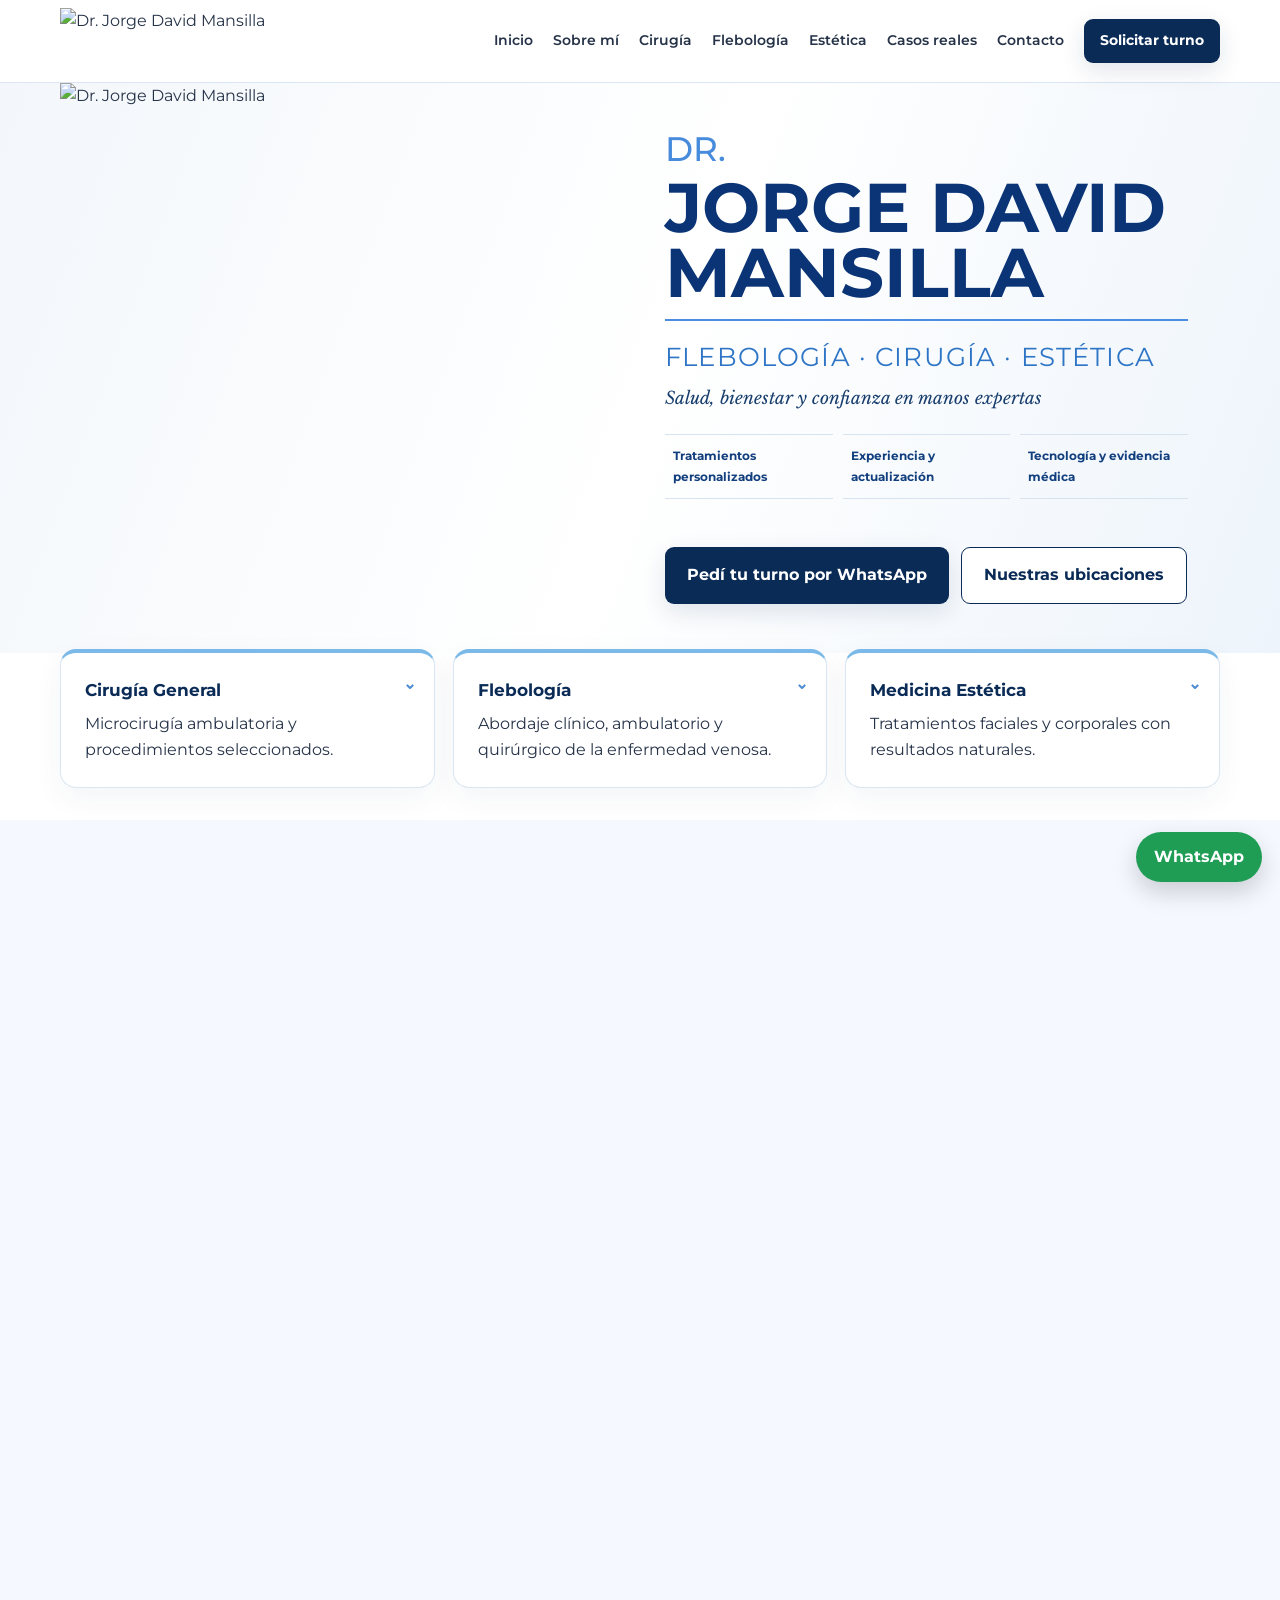
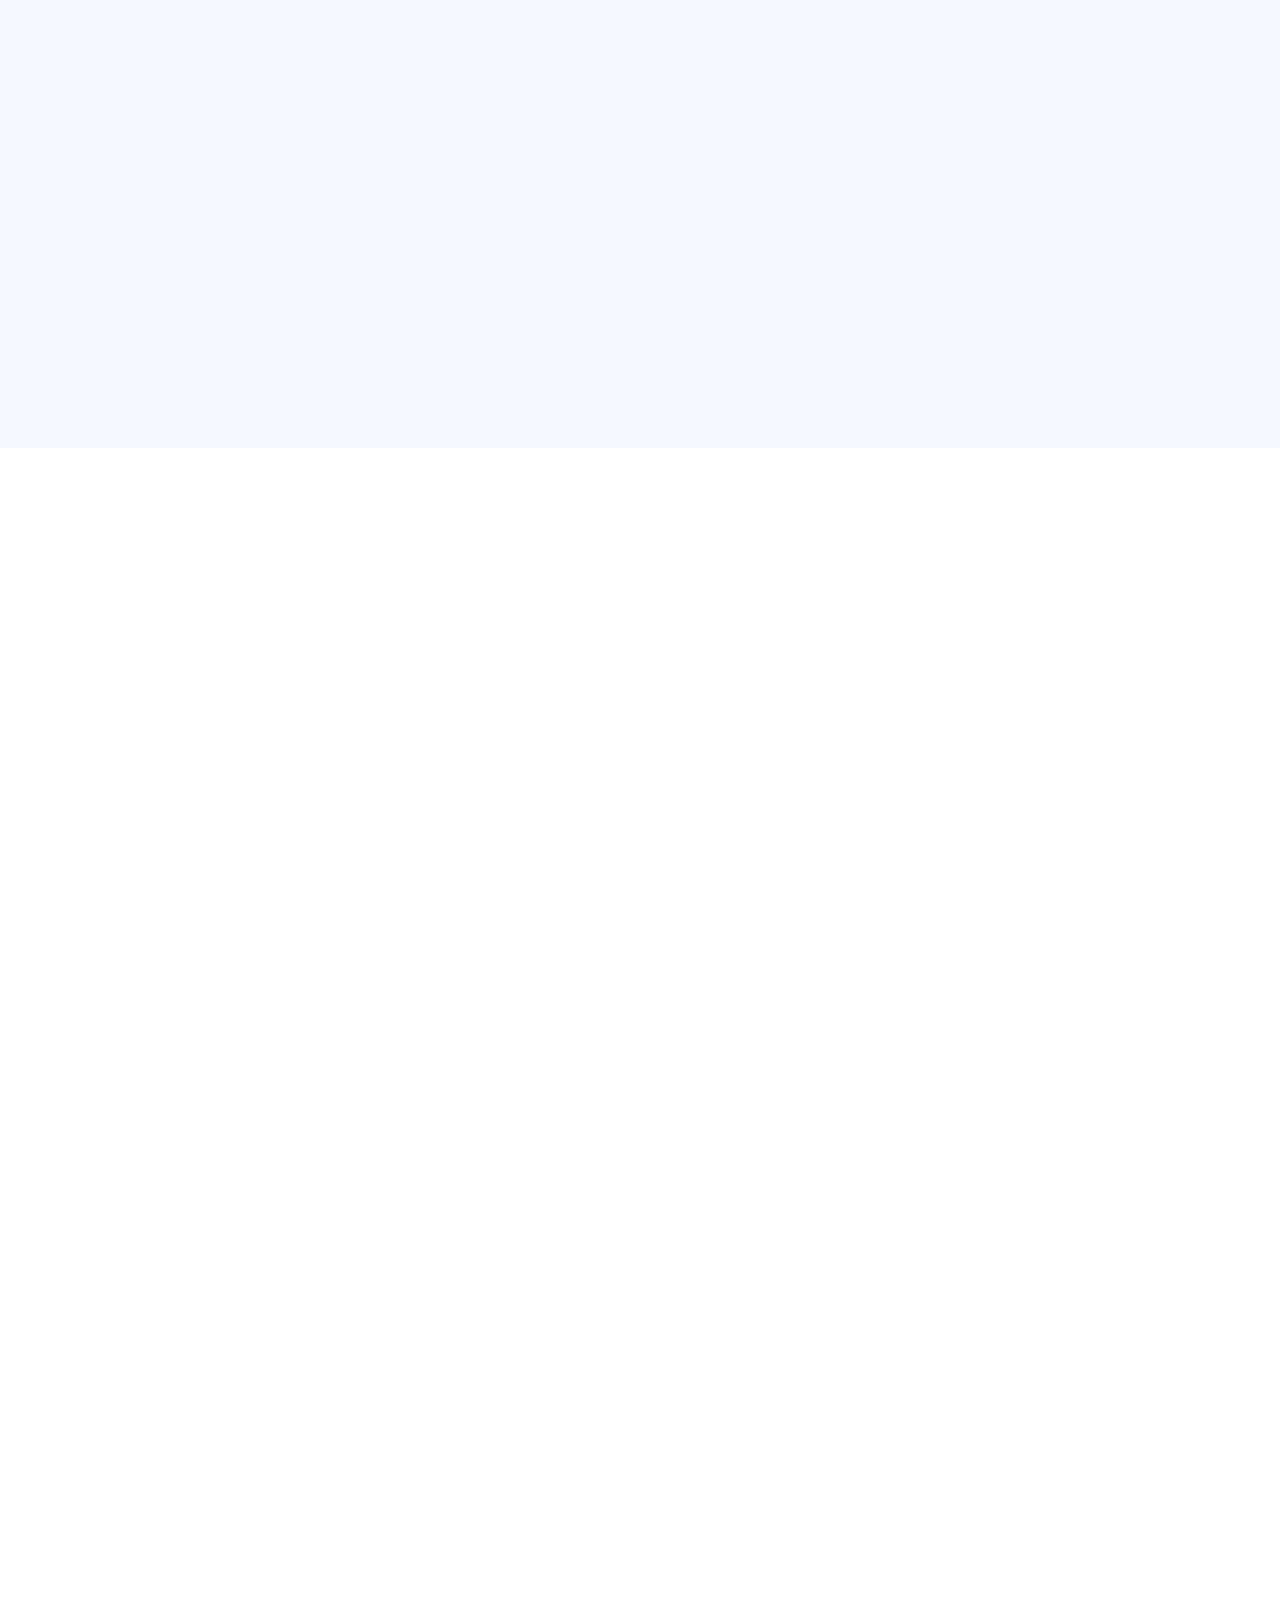
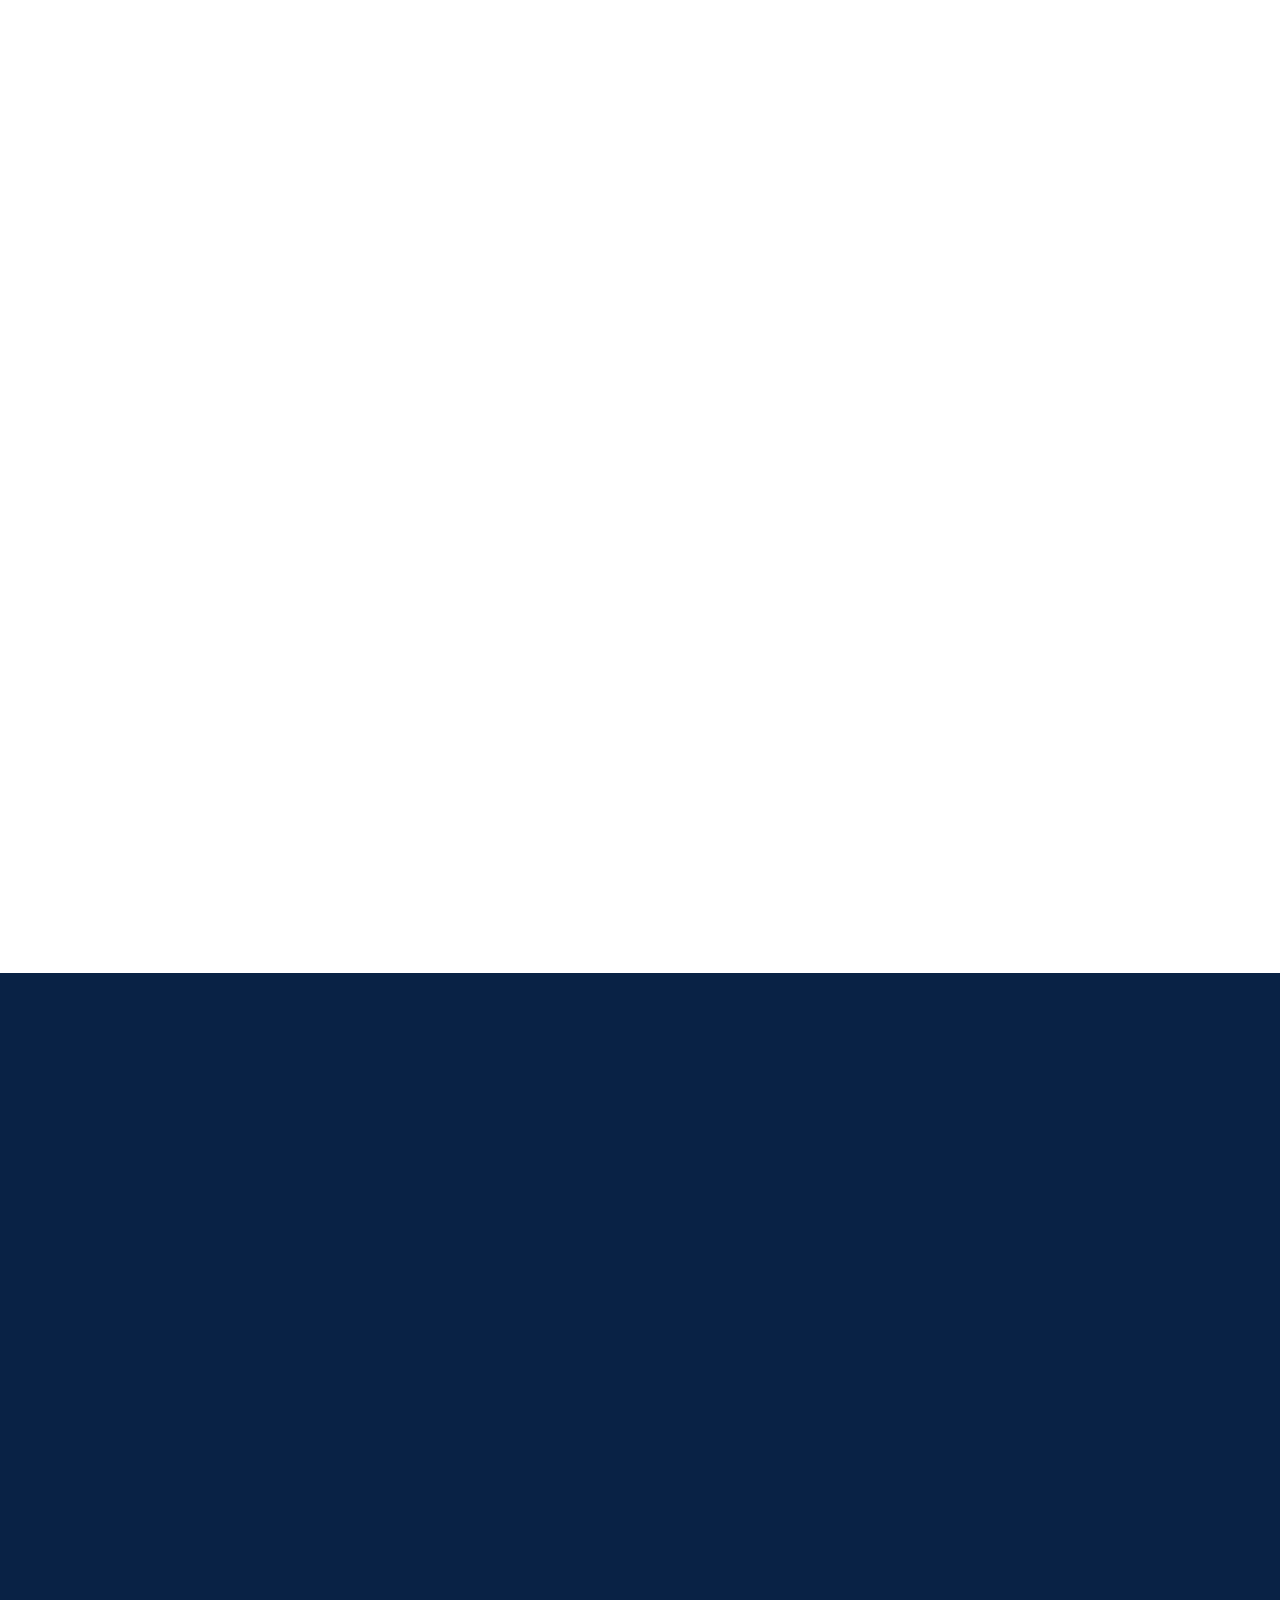
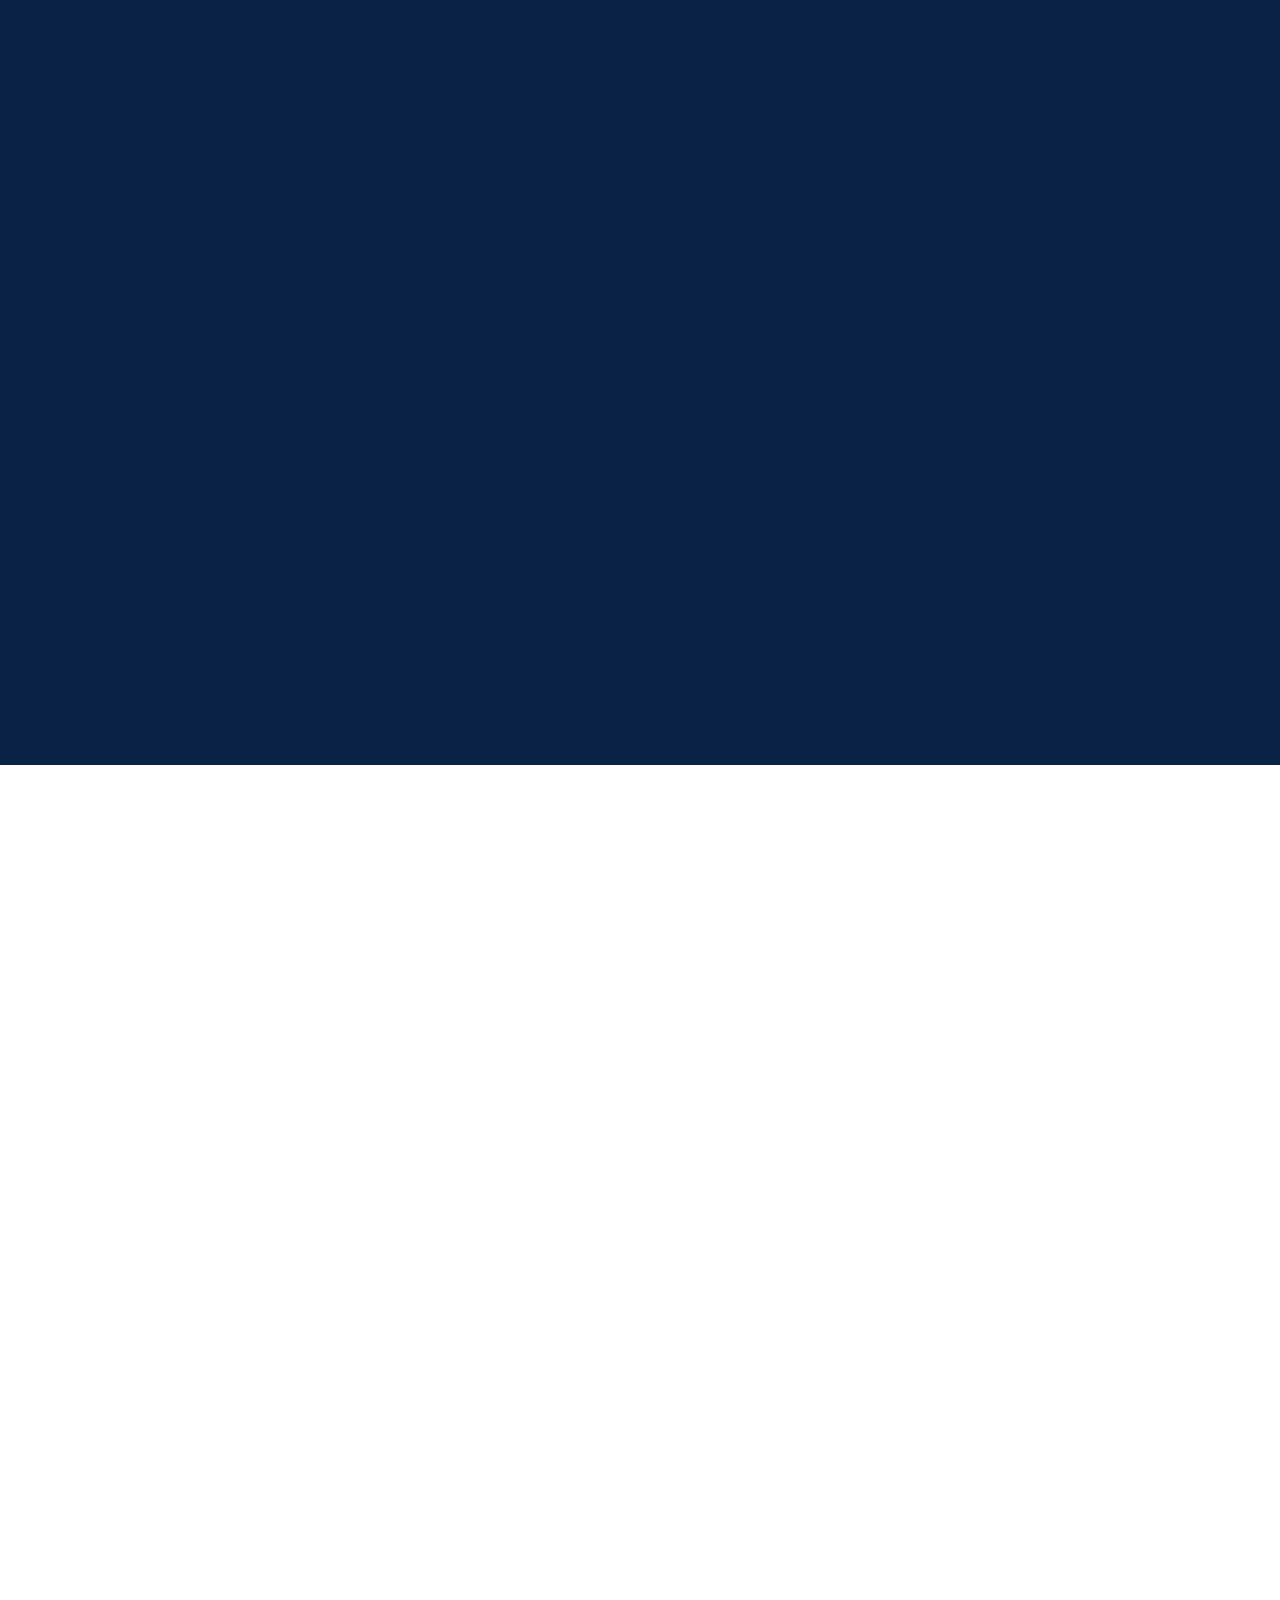
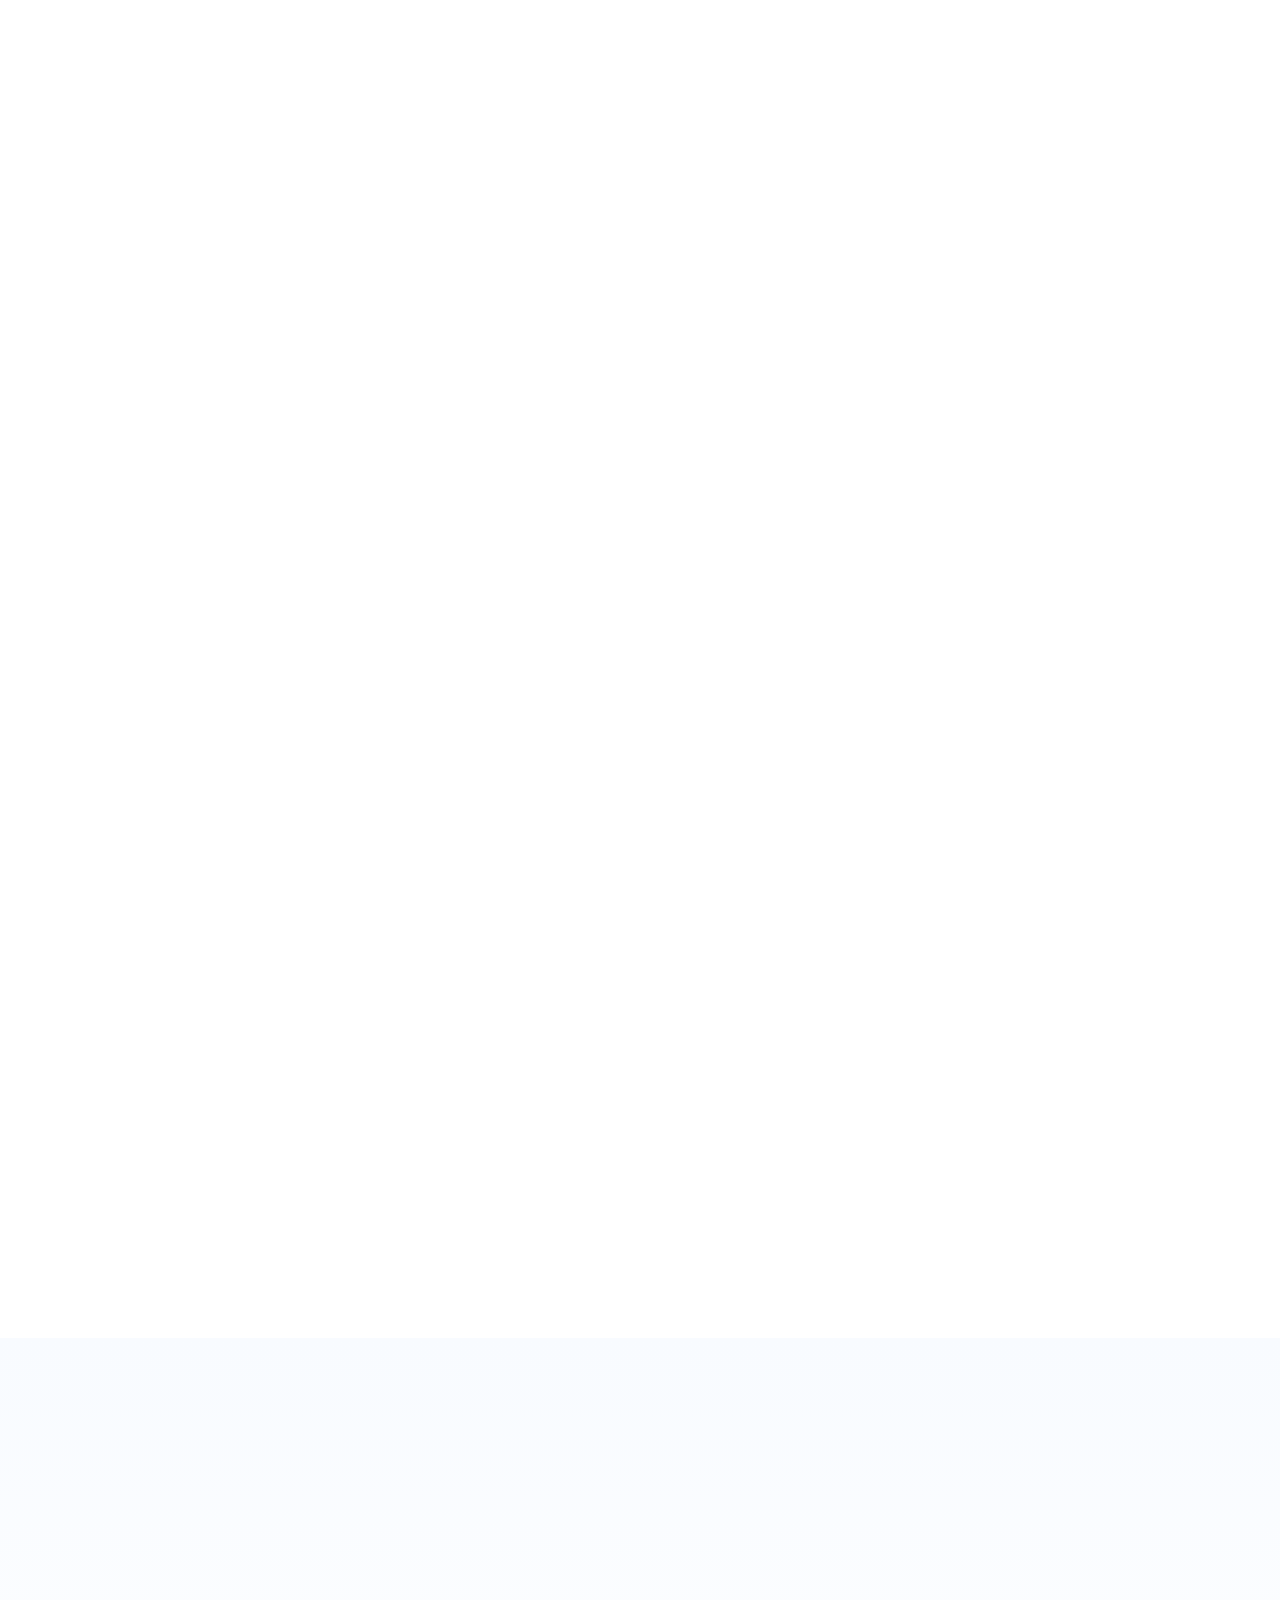
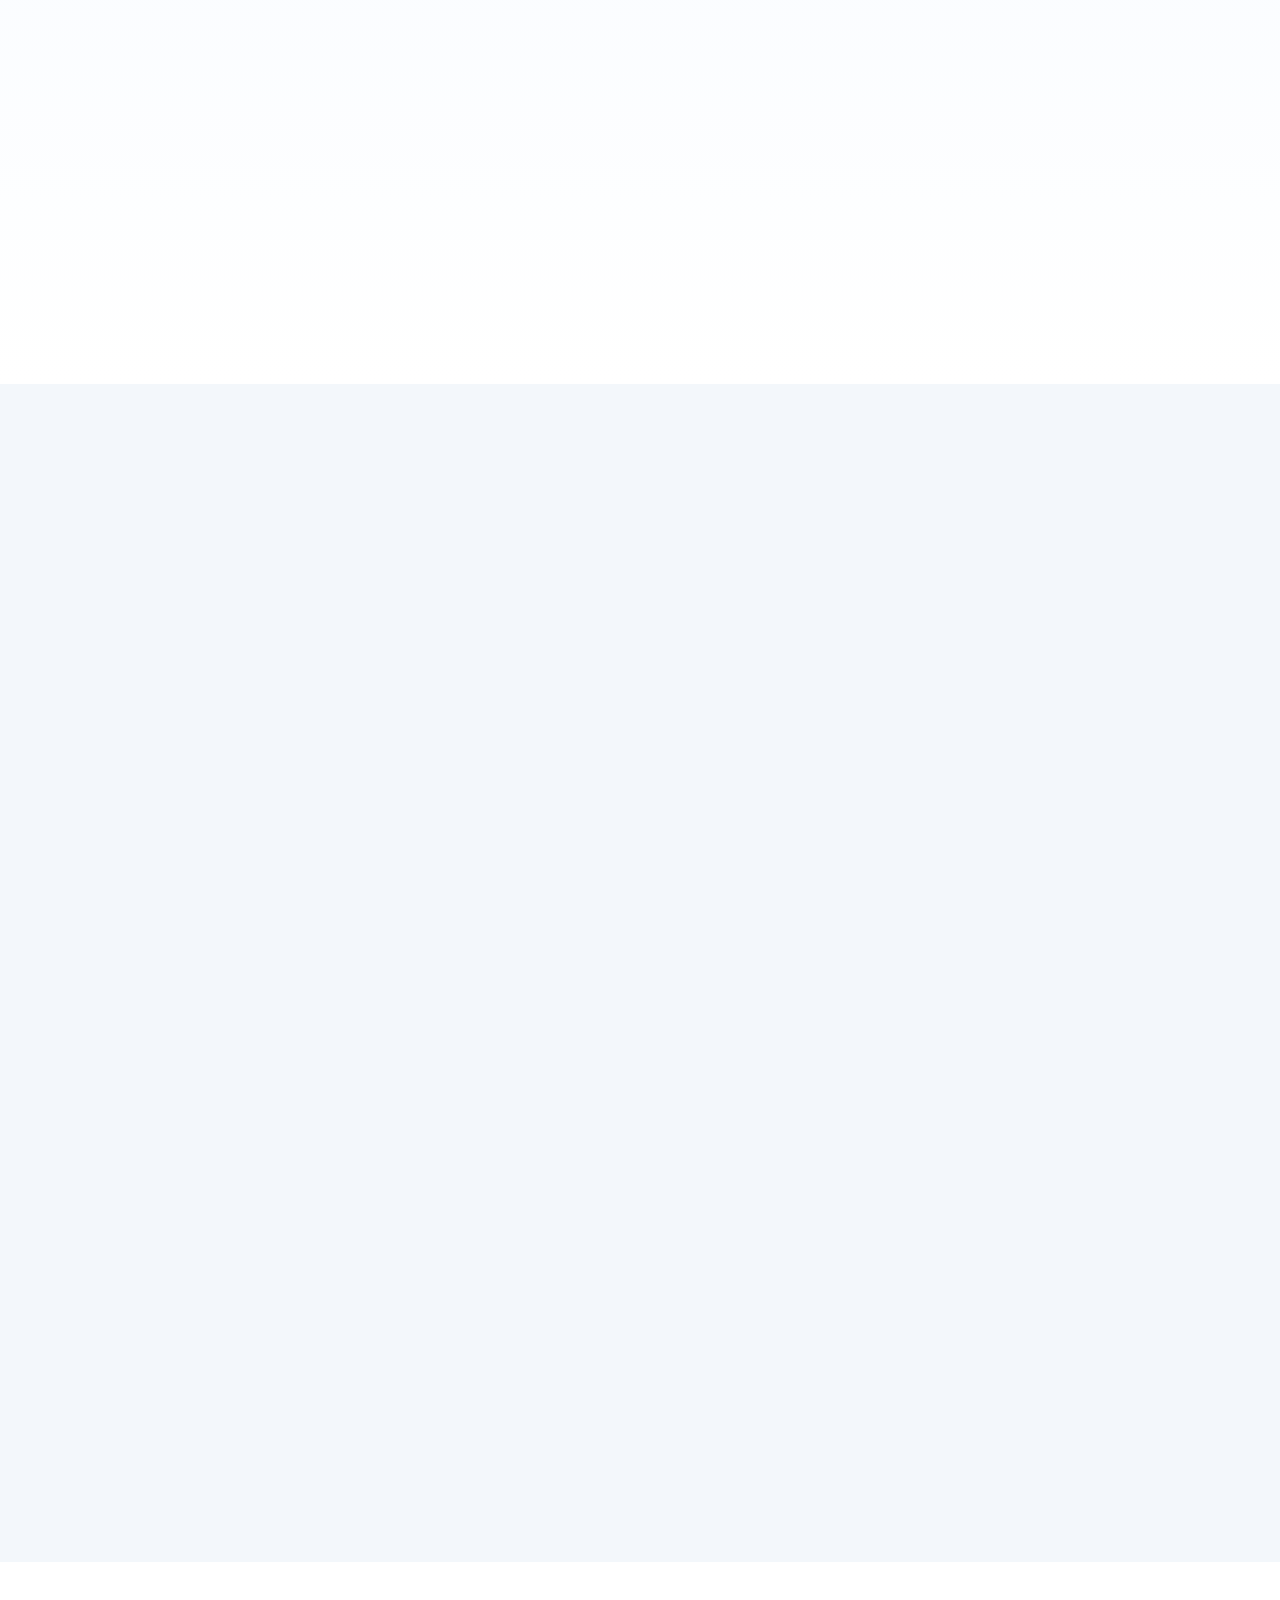
==== index.html @ 9f52eb27 "Add files via upload" ====
<!doctype html>
<html lang="es">
<head>
  <meta charset="utf-8">
  <meta name="viewport" content="width=device-width, initial-scale=1">
  <title>Dr. Jorge David Mansilla | Cirugía · Flebología · Medicina Estética</title>
  <meta name="description" content="Cirugía General, Flebología y Medicina Estética. Atención médica personalizada, procedimientos ambulatorios y tratamientos flebológicos y estéticos.">
  <link rel="preconnect" href="https://fonts.googleapis.com">
  <link rel="preconnect" href="https://fonts.gstatic.com" crossorigin>
  <link href="https://fonts.googleapis.com/css2?family=Libre+Baskerville:wght@400;700&family=Montserrat:wght@400;500;600;700&display=swap" rel="stylesheet">
  <link rel="stylesheet" href="styles.css">
</head>
<body>
<header class="site-header">
  <div class="container nav-wrap">
    <a class="brand" href="#inicio">
      <img src="assets/logo-mansilla-limpio.jpg" alt="Dr. Jorge David Mansilla" width="537" height="188" decoding="async" loading="eager">
    </a>
    <button class="menu-btn" aria-label="Abrir menú" onclick="document.body.classList.toggle('menu-open')">☰</button>
    <nav>
      <a href="#inicio">Inicio</a>
      <a href="#sobre-mi">Sobre mí</a>
      <a href="#cirugia">Cirugía</a>
      <a href="#flebologia">Flebología</a>
      <a href="#estetica">Estética</a>
      <a href="#casos">Casos reales</a>
      <a href="#contacto">Contacto</a>
      <a class="btn btn-small" href="https://wa.me/543447625271" target="_blank" rel="noopener">Solicitar turno</a>
    </nav>
  </div>
</header>

<main>

<section id="inicio" class="hero hero-approved">
  <div class="container hero-approved-grid">
    <div class="hero-approved-photo">
      <img src="assets/foto-portada-real.webp" alt="Dr. Jorge David Mansilla" width="1254" height="1254" decoding="async" loading="eager" fetchpriority="high" srcset="assets/foto-portada-real-720.webp 720w, assets/foto-portada-real.webp 1254w" sizes="(max-width: 920px) 100vw, 47vw">
    </div>
    <div class="hero-approved-copy">
      <span class="hero-dr">DR.</span>
      <h1>JORGE DAVID<br>MANSILLA</h1>
      <div class="hero-line"></div>
      <p class="hero-specialty">FLEBOLOGÍA · CIRUGÍA · ESTÉTICA</p>
      <p class="lead">Salud, bienestar y confianza en manos expertas</p>
      <div class="hero-values">
        <span>Tratamientos personalizados</span>
        <span>Experiencia y actualización</span>
        <span>Tecnología y evidencia médica</span>
      </div>
      <div class="hero-actions">
        <a class="btn" href="https://wa.me/543447625271" target="_blank" rel="noopener">Pedí tu turno por WhatsApp</a>
        <a class="btn btn-ghost" href="#contacto">Nuestras ubicaciones</a>
      </div>
    </div>
  </div>
</section>



<section class="quick-areas">
  <div class="container specialty-cards">
    <details class="area-card" id="cirugia-menu">
      <summary><strong>Cirugía General</strong><span>Microcirugía ambulatoria y procedimientos seleccionados.</span></summary>
      <div class="area-more"><a href="#cirugia">Ver Cirugía</a></div>
    </details>
    <details class="area-card" id="flebologia-menu">
      <summary><strong>Flebología</strong><span>Abordaje clínico, ambulatorio y quirúrgico de la enfermedad venosa.</span></summary>
      <div class="area-more"><a href="#flebologia">Ver Flebología</a></div>
    </details>
    <details class="area-card" id="estetica-menu">
      <summary><strong>Medicina Estética</strong><span>Tratamientos faciales y corporales con resultados naturales.</span></summary>
      <div class="area-more"><a href="#estetica">Ver Medicina Estética</a></div>
    </details>
  </div>
</section>



<section id="sobre-mi" class="section sobre-mi-aprobado-section">
  <div class="sobre-mi-aprobado-wrap">
    <img src="assets/sobre-mi-aprobado.jpg" alt="Sobre mí - Dr. Jorge David Mansilla, matrícula profesional MP 7339" width="1672" height="814" decoding="async" loading="lazy">
  </div>

  <div class="container trayectoria-profesional">
    <span class="eyebrow">Trayectoria profesional</span>
    <h2>Sobre mí</h2>
    <p>Médico egresado de la Universidad Nacional de Córdoba en 1988. Realicé la residencia de Cirugía General y Vascular en el Hospital Córdoba, en la ciudad de Córdoba.</p>
    <p>Mi formación integra clínica, cirugía, flebología y medicina estética, con una práctica orientada a la evaluación personalizada, la seguridad y el seguimiento de cada paciente.</p>

    <div class="trayectoria-formacion">
      <h3>Formación y especialidades</h3>
      <ul>
        <li>Especialista en Cirugía General</li>
        <li>Especialista en Clínica Médica</li>
        <li>Especialista en Flebología y Linfología</li>
        <li>Especialista en Medicina Legal</li>
        <li>Especialista en Medicina del Trabajo</li>
        <li>Concurrencia en Cirugía Plástica</li>
        <li>Formación de posgrado en Medicina Estética</li>
      </ul>
    </div>
  </div>

</section>





<section id="cirugia" class="section">
  <div class="container">
    <span class="eyebrow">Cirugía General</span>
    <h2>Microcirugía ambulatoria</h2>
    <article class="info-card surgery-intro">
      <h3>Microcirugía ambulatoria</h3>
      <p>Procedimientos seleccionados que pueden realizarse de forma ambulatoria, habitualmente con anestesia local, según evaluación médica.</p>
      <ul>
        <li>Lesiones cutáneas y subcutáneas</li>
        <li>Quistes y lipomas pequeños</li>
        <li>Nevus y lesiones de piel seleccionadas</li>
        <li>Biopsias y cirugía menor de partes blandas</li>
      </ul>
    </article>
    <div class="surgery-approved-graphic">
      <img src="assets/microcirugia-ambulatoria-aprobada.jpg" alt="Tratamiento de lesiones cutáneas y subcutáneas" width="1330" height="515" decoding="async" loading="lazy">
    </div>
    
    <div class="microcirugia-facial-feature">
      <article class="microcirugia-facial-card">
        <div class="microcirugia-facial-image">
          <img src="assets/tratamiento-lesiones-faciales.webp" alt="Microcirugías faciales" width="1024" height="1536" decoding="async" loading="lazy" srcset="assets/tratamiento-lesiones-faciales-720.webp 720w, assets/tratamiento-lesiones-faciales.webp 1024w" sizes="(max-width: 720px) 92vw, (max-width: 1050px) 46vw, 31vw">
        </div>
        <div class="microcirugia-facial-copy">
          <h3>Microcirugías faciales</h3>
          <p>Procedimientos ambulatorios seleccionados para lesiones cutáneas faciales, con evaluación médica previa.</p>
        </div>
      </article>
    </div>

    <div class="section-subhead"><h3>Casos reales de microcirugía cutánea</h3><p>Ejemplos de evolución de lesiones faciales tratadas mediante procedimientos seleccionados.</p></div>
    <div class="case-grid microcirugia-cases-3col">
      <article class="case-card"><img src="assets/microcirugia-facial-1.webp" alt="Antes y después de microcirugía de lesión facial" width="1536" height="1024" decoding="async" loading="lazy" srcset="assets/microcirugia-facial-1-720.webp 720w, assets/microcirugia-facial-1.webp 1536w" sizes="(max-width: 720px) 92vw, (max-width: 1050px) 46vw, 31vw"><div><h3>Microcirugía de lesión facial</h3><p>Tratamiento ambulatorio de lesión cutánea facial, con evaluación médica previa.</p></div></article>
      <article class="case-card"><img src="assets/microcirugia-facial-2.webp" alt="Antes y después de microcirugía de lesión nasal" width="1536" height="1024" decoding="async" loading="lazy" srcset="assets/microcirugia-facial-2-720.webp 720w, assets/microcirugia-facial-2.webp 1536w" sizes="(max-width: 720px) 92vw, (max-width: 1050px) 46vw, 31vw"><div><h3>Lesión cutánea nasal</h3><p>Evolución posterior de un procedimiento de microcirugía facial.</p></div></article>
      <article class="case-card microcirugia-poster-completo"><img src="assets/cirugia-lesion-cutanea-evolucion.jpg" alt="Cirugía de lesión cutánea: evolución" width="1024" height="1536" decoding="async" loading="lazy" srcset="assets/cirugia-lesion-cutanea-evolucion-720.jpg 720w, assets/cirugia-lesion-cutanea-evolucion.jpg 1024w" sizes="(max-width: 720px) 92vw, (max-width: 1050px) 46vw, 31vw"><div><h3>Cirugía de lesión cutánea</h3><p>Proyección de evolución: lesión inicial, postoperatorio inmediato, retiro de suturas y resultado actual.</p></div></article>
    </div>
  </div>
</section>


<section id="flebologia" class="section section-deep">
  <div class="container">
    <span class="eyebrow light">Flebología clínica y quirúrgica</span>
    <h2>Diagnóstico y tratamiento integral de la enfermedad venosa</h2>
    <p class="wide">Desde síntomas iniciales hasta enfermedad venosa más avanzada, con una evaluación individual para definir la alternativa terapéutica más adecuada.</p>
    <div class="symptom-grid">
      <span>Pesadez y cansancio</span><span>Dolor y ardor</span><span>Parestesias</span><span>Edema</span>
      <span>Várices</span><span>Venas reticulares</span><span>Arañitas vasculares</span><span>Úlceras venosas</span>
      <span>Dermatitis venosa</span><span>Lipodermatoesclerosis</span><span>Insuficiencia venosa crónica</span><span>Flebología estética</span>
    </div>
    
    
    <div class="flebologia-treatment-grid flebo-three">
      <article class="flebologia-treatment-card">
        <div class="flebo-poster"><img src="assets/escleroterapia-espuma.jpg" alt="Escleroterapia con espuma" width="1401" height="1536" decoding="async" loading="lazy"></div>
        <div>
          <h3>Escleroterapia con espuma</h3>
          <p>Tratamiento flebológico ambulatorio para várices seleccionadas. La indicación y la técnica se definen luego de una evaluación médica individual.</p>
        </div>
      </article>
      <article class="flebologia-treatment-card">
        <div class="flebo-poster"><img src="assets/mini-flebectomia-ambulatoria.webp" alt="Mini flebectomía ambulatoria" width="1024" height="1536" decoding="async" loading="lazy" srcset="assets/mini-flebectomia-ambulatoria-720.webp 720w, assets/mini-flebectomia-ambulatoria.webp 1024w" sizes="(max-width: 720px) 92vw, (max-width: 1050px) 46vw, 31vw"></div>
        <div>
          <h3>Mini flebectomía ambulatoria</h3>
          <p>Procedimiento ambulatorio para várices superficiales seleccionadas, con evaluación flebológica previa.</p>
        </div>
      </article>
      <article class="flebologia-treatment-card">
        <div class="flebo-poster"><img src="assets/safenectomia-perforantes-cirugia-laser.webp" alt="Safenectomía y tratamiento de perforantes insuficientes con cirugía o láser" width="1024" height="1536" decoding="async" loading="lazy" srcset="assets/safenectomia-perforantes-cirugia-laser-720.webp 720w, assets/safenectomia-perforantes-cirugia-laser.webp 1024w" sizes="(max-width: 720px) 92vw, (max-width: 1050px) 46vw, 31vw"></div>
        <div>
          <h3>Safenectomía y perforantes insuficientes</h3>
          <p>Alternativas quirúrgicas o con láser según anatomía venosa, reflujo y evaluación individual.</p>
        </div>
      </article>
    </div>
  </div>
</section>

<section id="estetica" class="section">
  <div class="container">
    <span class="eyebrow">Medicina Estética</span>
    <h2>Facial y corporal</h2>
    <div class="cards-2">
      <article class="info-card">
        <h3>Estética Facial</h3>
        <ul>
          <li>Toxina botulínica</li>
          <li>Ácido hialurónico y armonización facial</li>
          <li>Labios, mentón, ojeras y rinomodelación</li>
          <li>PRP, mesoterapia y microneedling</li>
          <li>Peelings médicos y tratamiento de manchas</li>
        </ul>
      </article>
      <article class="info-card">
        <h3>Estética Corporal</h3>
        <ul>
          <li>Mesoterapia corporal</li>
          <li>Adiposidades localizadas seleccionadas</li>
          <li>Tratamiento de papada</li>
          <li>Microneedling corporal</li>
          <li>Estrías y calidad cutánea</li>
        </ul>
      </article>
    </div>
    <div class="estetica-moved-gallery">
<h3>Conocé algunos de nuestros tratamientos</h3>
<div class="estetica-unified-grid">

      <article class="estetica-unified-card">
        <div class="estetica-unified-image">
          <img src="assets/tratamiento-papada.webp" alt="Papada y cuello" width="1024" height="1536" decoding="async" loading="lazy" srcset="assets/tratamiento-papada-720.webp 720w, assets/tratamiento-papada.webp 1024w" sizes="(max-width: 720px) 92vw, (max-width: 1050px) 46vw, 31vw">
        </div>
        <div class="estetica-unified-copy">
          <h3>Papada y cuello</h3>
          <p>Abordaje personalizado de adiposidad localizada y armonización cervicofacial.</p>
        </div>
      </article>
    

      <article class="estetica-unified-card">
        <div class="estetica-unified-image">
          <img src="assets/tratamiento-manchas-actinicas.webp" alt="Manchas actínicas" width="1024" height="1536" decoding="async" loading="lazy" srcset="assets/tratamiento-manchas-actinicas-720.webp 720w, assets/tratamiento-manchas-actinicas.webp 1024w" sizes="(max-width: 720px) 92vw, (max-width: 1050px) 46vw, 31vw">
        </div>
        <div class="estetica-unified-copy">
          <h3>Manchas actínicas</h3>
          <p>Evaluación médica y tratamientos seleccionados para manchas, lesiones y fotoenvejecimiento.</p>
        </div>
      </article>
<article class="estetica-unified-card">
        <div class="estetica-unified-image">
          <img src="assets/tratamiento-mesoterapia-capilar.webp" alt="Mesoterapia capilar" width="1024" height="1536" decoding="async" loading="lazy" srcset="assets/tratamiento-mesoterapia-capilar-720.webp 720w, assets/tratamiento-mesoterapia-capilar.webp 1024w" sizes="(max-width: 720px) 92vw, (max-width: 1050px) 46vw, 31vw">
        </div>
        <div class="estetica-unified-copy">
          <h3>Mesoterapia capilar</h3>
          <p>Tratamientos orientados al cuidado del cuero cabelludo y la salud capilar.</p>
        </div>
      </article>
    

      <article class="estetica-unified-card">
        <div class="estetica-unified-image">
          <img src="assets/tratamiento-mesoterapia-corporal.webp" alt="Mesoterapia corporal" width="1024" height="1536" decoding="async" loading="lazy" srcset="assets/tratamiento-mesoterapia-corporal-720.webp 720w, assets/tratamiento-mesoterapia-corporal.webp 1024w" sizes="(max-width: 720px) 92vw, (max-width: 1050px) 46vw, 31vw">
        </div>
        <div class="estetica-unified-copy">
          <h3>Mesoterapia corporal</h3>
          <p>Abordaje corporal personalizado en abdomen, glúteos y zonas seleccionadas.</p>
        </div>
      </article>
    

      <article class="estetica-unified-card">
        <div class="estetica-unified-image">
          <img src="assets/prp.webp" alt="PRP" width="1024" height="1536" decoding="async" loading="lazy" srcset="assets/prp-720.webp 720w, assets/prp.webp 1024w" sizes="(max-width: 720px) 92vw, (max-width: 1050px) 46vw, 31vw">
        </div>
        <div class="estetica-unified-copy">
          <h3>PRP</h3>
          <p>Bioestimulación orientada a mejorar calidad, textura y luminosidad de la piel.</p>
        </div>
      </article>
    

      <article class="estetica-unified-card">
        <div class="estetica-unified-image">
          <img src="assets/clean-toxina-botulinica.webp" alt="Toxina botulínica" width="1229" height="1536" decoding="async" loading="lazy" srcset="assets/clean-toxina-botulinica-720.webp 720w, assets/clean-toxina-botulinica.webp 1229w" sizes="(max-width: 720px) 92vw, (max-width: 1050px) 46vw, 31vw">
        </div>
        <div class="estetica-unified-copy">
          <h3>Toxina botulínica</h3>
          <p>Suaviza líneas de expresión y permite un aspecto descansado y natural, según evaluación médica.</p>
        </div>
      </article>
    

      <article class="estetica-unified-card">
        <div class="estetica-unified-image">
          <img src="assets/clean-acido-hialuronico.webp" alt="Ácido hialurónico" width="1165" height="1536" decoding="async" loading="lazy" srcset="assets/clean-acido-hialuronico-720.webp 720w, assets/clean-acido-hialuronico.webp 1165w" sizes="(max-width: 720px) 92vw, (max-width: 1050px) 46vw, 31vw">
        </div>
        <div class="estetica-unified-copy">
          <h3>Ácido hialurónico</h3>
          <p>Armonización facial, hidratación y definición de contornos en zonas seleccionadas.</p>
        </div>
      </article>
    

      <article class="estetica-unified-card">
        <div class="estetica-unified-image">
          <img src="assets/clean-bioestimuladores-colageno.webp" alt="Bioestimuladores de colágeno" width="1229" height="1536" decoding="async" loading="lazy" srcset="assets/clean-bioestimuladores-colageno-720.webp 720w, assets/clean-bioestimuladores-colageno.webp 1229w" sizes="(max-width: 720px) 92vw, (max-width: 1050px) 46vw, 31vw">
        </div>
        <div class="estetica-unified-copy">
          <h3>Bioestimuladores de colágeno</h3>
          <p>Estimulan la producción natural de colágeno para mejorar firmeza y calidad de la piel.</p>
        </div>
      </article>
    

      <article class="estetica-unified-card">
        <div class="estetica-unified-image">
          <img src="assets/clean-mesoterapia-facial.webp" alt="Mesoterapia facial" width="1229" height="1536" decoding="async" loading="lazy" srcset="assets/clean-mesoterapia-facial-720.webp 720w, assets/clean-mesoterapia-facial.webp 1229w" sizes="(max-width: 720px) 92vw, (max-width: 1050px) 46vw, 31vw">
        </div>
        <div class="estetica-unified-copy">
          <h3>Mesoterapia facial</h3>
          <p>Tratamiento orientado a mejorar hidratación, luminosidad, tono y calidad cutánea.</p>
        </div>
      </article>
    

      <article class="estetica-unified-card">
        <div class="estetica-unified-image">
          <img src="assets/clean-hilos-tensores.webp" alt="Hilos tensores" width="1229" height="1536" decoding="async" loading="lazy" srcset="assets/clean-hilos-tensores-720.webp 720w, assets/clean-hilos-tensores.webp 1229w" sizes="(max-width: 720px) 92vw, (max-width: 1050px) 46vw, 31vw">
        </div>
        <div class="estetica-unified-copy">
          <h3>Hilos tensores</h3>
          <p>Procedimiento seleccionado para mejorar firmeza y redefinir el contorno facial.</p>
        </div>
      </article>
    

      <article class="estetica-unified-card">
        <div class="estetica-unified-image">
          <img src="assets/rinomodelacion.webp" alt="Rinomodelación" width="1120" height="1360" decoding="async" loading="lazy" srcset="assets/rinomodelacion-720.webp 720w, assets/rinomodelacion.webp 1120w" sizes="(max-width: 720px) 92vw, (max-width: 1050px) 46vw, 31vw">
        </div>
        <div class="estetica-unified-copy">
          <h3>Rinomodelación</h3>
          <p>Armonización nasal sin cirugía en casos seleccionados, con evaluación médica personalizada.</p>
        </div>
      </article>

      <article class="estetica-unified-card">
        <div class="estetica-unified-image">
          <img src="assets/relleno-labios.webp" alt="Relleno de labios" width="1120" height="1360" decoding="async" loading="lazy" srcset="assets/relleno-labios-720.webp 720w, assets/relleno-labios.webp 1120w" sizes="(max-width: 720px) 92vw, (max-width: 1050px) 46vw, 31vw">
        </div>
        <div class="estetica-unified-copy">
          <h3>Relleno de labios</h3>
          <p>Perfilado, definición e hidratación de labios con un enfoque armónico y natural.</p>
        </div>
      </article>

      <article class="estetica-unified-card">
        <div class="estetica-unified-image">
          <img src="assets/hiperhidrosis.webp" alt="Hiperhidrosis de axilas y manos" width="1535" height="1024" decoding="async" loading="lazy" srcset="assets/hiperhidrosis-720.webp 720w, assets/hiperhidrosis.webp 1535w" sizes="(max-width: 720px) 92vw, (max-width: 1050px) 46vw, 31vw">
        </div>
        <div class="estetica-unified-copy">
          <h3>Hiperhidrosis de axilas y manos</h3>
          <p>Opciones de tratamiento para disminuir sudoración excesiva en axilas y manos, según evaluación médica.</p>
        </div>
      </article>

      <article class="estetica-unified-card">
        <div class="estetica-unified-image">
          <img src="assets/mesoterapia-cuello.webp"
               alt="Mesoterapia para cuello"
               width="1024" height="1536"
               decoding="async" loading="lazy"
               srcset="assets/mesoterapia-cuello-720.webp 720w, assets/mesoterapia-cuello.webp 1024w"
               sizes="(max-width: 720px) 92vw, (max-width: 1050px) 46vw, 31vw">
        </div>
        <div class="estetica-unified-copy">
          <h3>Mesoterapia para cuello</h3>
          <p>Tratamiento médico mínimamente invasivo orientado a mejorar hidratación, textura, luminosidad y calidad de la piel del cuello y escote.</p>
        </div>
      </article>
</div></div>

<p class="disclaimer">La indicación de cada procedimiento se realiza luego de una evaluación médica personalizada.</p>
  </div>
</section>


<section id="como-es-la-consulta" class="section consulta-pasos-section">
  <div class="container">
    <span class="eyebrow">Atención personalizada</span>
    <h2>¿Cómo es la consulta?</h2>
    <p class="wide">Cada tratamiento comienza con una evaluación médica individual. El objetivo es definir una propuesta adecuada a tus necesidades y acompañar la evolución.</p>

    <div class="consulta-pasos-grid">
      <article class="consulta-paso">
        <span class="consulta-numero">1</span>
        <h3>Evaluación médica</h3>
        <p>Escuchamos el motivo de consulta, evaluamos antecedentes y realizamos el examen correspondiente.</p>
      </article>

      <article class="consulta-paso">
        <span class="consulta-numero">2</span>
        <h3>Plan personalizado</h3>
        <p>Definimos las alternativas disponibles, indicaciones, expectativas y cuidados de acuerdo con cada caso.</p>
      </article>

      <article class="consulta-paso">
        <span class="consulta-numero">3</span>
        <h3>Tratamiento y seguimiento</h3>
        <p>Realizamos el procedimiento indicado y acompañamos la evolución con los controles necesarios.</p>
      </article>
    </div>

    <div class="consulta-cta">
      <a class="btn" href="https://wa.me/543447625271" target="_blank" rel="noopener">Solicitar una consulta</a>
    </div>
  </div>
</section>

<section class="section section-soft" id="casos">
  <div class="container">
    <span class="eyebrow">Casos reales</span>
    <h2>Evolución y resultados</h2>
    <div class="case-grid case-grid-3">

      <article class="case-card resultado-toxina-5dias">
        <img src="assets/resultado-real-toxina-15-dias.webp"
             alt="Antes y resultado parcial a los 5 días de toxina botulínica"
             width="1024" height="1536"
             decoding="async" loading="lazy"
             srcset="assets/resultado-real-toxina-15-dias-900.webp 900w, assets/resultado-real-toxina-15-dias.webp 1024w"
             sizes="(max-width: 720px) 94vw, 1100px">
        <div>
          <h3>Toxina botulínica · Resultado parcial a los 5 días</h3>
          <p>Resultado real parcial a los 5 días en región frontal. La evolución continúa en los días siguientes y puede variar según cada paciente.</p>
        </div>
      </article>

      <article class="case-card"><img src="assets/antes-despues-labios.webp" alt="Antes y después de tratamiento de labios" width="1536" height="1024" decoding="async" loading="lazy" srcset="assets/antes-despues-labios-720.webp 720w, assets/antes-despues-labios.webp 1536w" sizes="(max-width: 720px) 92vw, (max-width: 1050px) 46vw, 31vw"><div><h3>Labios con ácido hialurónico</h3><p>Perfilado, hidratación y suave proyección · 0,6 ml.</p></div></article>
      <article class="case-card"><img src="assets/menton-antes-despues.webp" alt="Antes y después de proyección de mentón" width="1536" height="1024" decoding="async" loading="lazy" srcset="assets/menton-antes-despues-720.webp 720w, assets/menton-antes-despues.webp 1536w" sizes="(max-width: 720px) 92vw, (max-width: 1050px) 46vw, 31vw"><div><h3>Proyección de mentón</h3><p>Armonización con ácido hialurónico · resultado inmediato.</p></div></article>
      <article class="case-card resultado-ojeras-rino">
        <img src="assets/ojeras-rinomodelacion-sutil-privacidad.webp"
             alt="Relleno de ojeras y rinomodelación sutil - antes y después"
             width="1535" height="1024"
             decoding="async" loading="lazy"
             srcset="assets/ojeras-rinomodelacion-sutil-privacidad-900.webp 900w, assets/ojeras-rinomodelacion-sutil-privacidad.webp 1535w"
             sizes="(max-width: 720px) 92vw, (max-width: 1050px) 46vw, 31vw">
        <div>
          <h3>Relleno de ojeras y rinomodelación sutil</h3>
          <p>Resultado real con preservación de la identidad de la paciente. La evolución puede variar según cada caso.</p>
        </div>
      </article>
    </div>
    <p class="disclaimer">Los resultados pueden variar según cada paciente. Las imágenes clínicas se muestran con fines informativos y con la correspondiente autorización.</p>
  </div>
</section>



<section class="section" id="procedimientos">
  <div class="container">
    <span class="eyebrow">Procedimientos reales</span>
    <h2>Prácticas y tratamientos</h2>
    <p class="wide">Una selección de procedimientos reales realizados en la práctica profesional.</p>
    <div class="video-grid">
      <article class="video-card"><video controls poster="assets/latest/escleroterapia-1-poster.jpg" preload="none" playsinline><source src="assets/latest/escleroterapia-1.mp4" type="video/mp4">Tu navegador no puede reproducir este video.</video><h3>Escleroterapia de várices</h3></article>
      <article class="video-card"><video controls poster="assets/latest/electrocoagulacion-rubies-poster.jpg" preload="none" playsinline><source src="assets/latest/electrocoagulacion-rubies.mp4" type="video/mp4">Tu navegador no puede reproducir este video.</video><h3>Electrocoagulación de rubíes</h3></article>
      <article class="video-card"><video controls poster="assets/latest/escleroterapia-2-poster.jpg" preload="none" playsinline><source src="assets/latest/escleroterapia-2.mp4" type="video/mp4">Tu navegador no puede reproducir este video.</video><h3>Escleroterapia de várices · resultado inmediato</h3></article>
    </div>
    <p class="disclaimer">Contenido clínico informativo. La indicación de cada procedimiento requiere evaluación médica previa.</p>
  </div>
</section>




<section id="preguntas-frecuentes" class="section faq-section">
  <div class="container">
    <span class="eyebrow">Información útil</span>
    <h2>Preguntas frecuentes</h2>
    <p class="wide">Algunas respuestas generales antes de tu consulta. La indicación definitiva de cada tratamiento se realiza luego de una evaluación médica personalizada.</p>

    <div class="faq-list">
      <details class="faq-item">
        <summary>¿Cómo solicito un turno?</summary>
        <div><p>Podés comunicarte directamente por WhatsApp al 3447 625271 para coordinar lugar, día y horario de atención.</p></div>
      </details>

      <details class="faq-item">
        <summary>¿La consulta es personalizada?</summary>
        <div><p>Sí. Se evalúan el motivo de consulta, antecedentes, examen clínico y objetivos para definir las alternativas adecuadas para cada caso.</p></div>
      </details>

      <details class="faq-item">
        <summary>¿Los procedimientos son ambulatorios?</summary>
        <div><p>Muchos de los procedimientos de flebología, microcirugía y medicina estética pueden realizarse de forma ambulatoria. Esto depende de la indicación y de las características de cada paciente.</p></div>
      </details>

      <details class="faq-item">
        <summary>¿Necesito estudios antes de la consulta?</summary>
        <div><p>No siempre. Si ya contás con estudios relacionados con el motivo de consulta, es útil llevarlos. Cuando sea necesario, se indicarán estudios complementarios luego de la evaluación.</p></div>
      </details>

      <details class="faq-item">
        <summary>¿Cuánto tiempo lleva la recuperación?</summary>
        <div><p>Depende del procedimiento realizado. Algunos tratamientos permiten retomar las actividades habituales rápidamente y otros requieren cuidados o controles específicos.</p></div>
      </details>

      <details class="faq-item">
        <summary>¿Cuándo se observan los resultados?</summary>
        <div><p>Los tiempos varían según el tratamiento y la respuesta individual. En la consulta se explican los resultados esperables y su evolución habitual.</p></div>
      </details>

      <details class="faq-item">
        <summary>¿Se realizan controles posteriores?</summary>
        <div><p>Sí, cuando el procedimiento lo requiere. El seguimiento permite evaluar la evolución y definir si son necesarios cuidados o tratamientos complementarios.</p></div>
      </details>
    </div>
  </div>
</section>

<section id="contacto" class="section contact-section contact-section-v2">
  <div class="container">
    <div class="contact-head">
      <span class="eyebrow">Contacto</span>
      <h2>Solicitá tu consulta</h2>
      <p>Elegí el lugar de atención y comunicate por WhatsApp para coordinar tu turno.</p>
    </div>

    <div class="consultorios-grid">
      <article class="consultorio-card">
        <div class="consultorio-icon" aria-hidden="true">⌖</div>
        <h3>Villa Elisa, Entre Ríos</h3>
        <p class="consultorio-address">Emilio Francou 1569</p>
        <div class="consultorio-actions">
          <a class="btn" href="https://wa.me/543447625271" target="_blank" rel="noopener">Pedir turno</a>
          <a class="btn btn-ghost location-btn" href="https://www.google.com/maps/search/?api=1&query=Emilio+Francou+1569%2C+Villa+Elisa%2C+Entre+Rios%2C+Argentina" target="_blank" rel="noopener">Cómo llegar</a>
        </div>
      </article>

      <article class="consultorio-card">
        <div class="consultorio-icon" aria-hidden="true">⌖</div>
        <h3>Vicuña Mackenna, Córdoba</h3>
        <p class="consultorio-address">Julio A. Roca 553</p>
        <div class="consultorio-actions">
          <a class="btn" href="https://wa.me/543447625271" target="_blank" rel="noopener">Pedir turno</a>
          <a class="btn btn-ghost location-btn" href="https://www.google.com/maps/search/?api=1&query=Julio+A.+Roca+553%2C+Vicuna+Mackenna%2C+Cordoba%2C+Argentina" target="_blank" rel="noopener">Cómo llegar</a>
        </div>
      </article>
    </div>

    <div class="contact-social-card">
      <div>
        <strong>WhatsApp</strong>
        <a href="https://wa.me/543447625271" target="_blank" rel="noopener">3447 625271</a>
      </div>
      <div>
        <strong>Instagram</strong>
        <a href="https://instagram.com/dr.jorgemansilla" target="_blank" rel="noopener">@dr.jorgemansilla</a>
      </div>
      <div>
        <strong>Facebook</strong>
        <span>Dr. Jorge David Mansilla · Cirugía, Flebología y Estética</span>
      </div>
    </div>
  </div>
</section>
</main>

<a class="whatsapp-float" href="https://wa.me/543447625271" target="_blank" rel="noopener" aria-label="WhatsApp">WhatsApp</a>

<footer>
  <div class="container footer-inner">
    <span>© 2026 Dr. Jorge David Mansilla</span>
    <span>Cirugía · Flebología · Medicina Estética</span>
  </div>
</footer>
</body>
</html>
---- styles.css ----
:root{
  --navy:#0b2b57;
  --navy2:#092245;
  --sky:#7bb9e8;
  --soft:#f3f7fb;
  --text:#253247;
  --white:#fff;
  --line:#dbe6f2;
}
*{box-sizing:border-box}
html{scroll-behavior:smooth}
body{margin:0;font-family:Montserrat,Arial,sans-serif;color:var(--text);background:#fff;line-height:1.65}
img{max-width:100%;display:block}
a{color:inherit;text-decoration:none}
.container{width:min(1160px,92%);margin:auto}
.site-header{position:sticky;top:0;z-index:20;background:rgba(255,255,255,.96);border-bottom:1px solid var(--line);backdrop-filter:blur(10px)}
.nav-wrap{height:82px;display:flex;align-items:center;justify-content:space-between;gap:24px}
.brand{width:260px;height:58px;overflow:hidden;display:flex;align-items:flex-start}
.brand img{width:100%;margin-top:-2px}
nav{display:flex;align-items:center;gap:20px;font-size:.9rem;font-weight:600}
nav a:hover{color:var(--sky)}
.menu-btn{display:none;background:none;border:0;font-size:1.6rem}
.btn{display:inline-flex;align-items:center;justify-content:center;background:var(--navy);color:#fff;padding:14px 22px;border-radius:9px;font-weight:700;box-shadow:0 8px 24px rgba(11,43,87,.12)}
.btn:hover{transform:translateY(-1px)}
.btn-small{padding:10px 16px}
.btn-ghost{background:#fff;color:var(--navy);border:1px solid var(--navy);box-shadow:none}
.hero{background:linear-gradient(135deg,#fff 0%,#f5f9fd 100%);padding:52px 0 36px}
.hero-grid{display:grid;grid-template-columns:1.05fr .95fr;align-items:center;gap:44px}
.eyebrow{text-transform:uppercase;letter-spacing:.16em;font-size:.78rem;font-weight:700;color:#438bc5}
h1,h2,h3{color:var(--navy);line-height:1.18}
h1,h2{font-family:"Libre Baskerville",Georgia,serif}
h1{font-size:clamp(2.3rem,5vw,4.8rem);margin:.25em 0 .2em}
h2{font-size:clamp(2rem,3vw,3rem);margin:.2em 0 .55em}
h3{font-size:1.15rem}
.lead{font-family:"Libre Baskerville",Georgia,serif;font-size:1.35rem;color:#357db8}
.hero-actions{display:flex;flex-wrap:wrap;gap:12px;margin-top:26px}
.hero-image{border-radius:24px;overflow:hidden;box-shadow:0 28px 60px rgba(15,50,85,.14)}
.quick-areas{padding:0 0 32px;margin-top:-4px}
.cards-3{display:grid;grid-template-columns:repeat(3,1fr);gap:18px}
.area-card,.treatment,.info-card,.credential-box,.contact-card{background:#fff;border:1px solid var(--line);border-radius:16px;padding:24px;box-shadow:0 10px 30px rgba(18,54,90,.05)}
.area-card{display:flex;flex-direction:column;gap:6px;border-top:4px solid var(--sky)}
.area-card strong{color:var(--navy);font-size:1.05rem}
.area-card:hover{transform:translateY(-2px);box-shadow:0 15px 34px rgba(18,54,90,.09)}
.section{padding:76px 0}
.section-soft{background:var(--soft)}
.section-deep{background:var(--navy2);color:#eaf3fc}
.section-deep h2{color:#fff}
.light{color:#8ec7f1}
.two-col,.cards-2,.contact-grid{display:grid;grid-template-columns:1fr 1fr;gap:34px;align-items:start}
.credential-box ul,.info-card ul{padding-left:20px}
.treatment-grid{margin-top:30px}
.treatment{min-height:180px}
.treatment h3{margin-top:0}
.wide{max-width:820px}
.symptom-grid{display:grid;grid-template-columns:repeat(4,1fr);gap:12px;margin-top:28px}
.symptom-grid span{background:rgba(255,255,255,.08);border:1px solid rgba(255,255,255,.14);border-radius:12px;padding:15px}
.disclaimer{margin-top:24px;font-size:.9rem;color:#65758a}
.contact-section{background:linear-gradient(135deg,#f8fbfe,#edf5fb)}
.contact-card a{color:#2f7fb9}
.contact-card hr{border:0;border-top:1px solid var(--line)}
.whatsapp-float{position:fixed;right:18px;bottom:18px;background:#1f9d55;color:#fff;padding:12px 18px;border-radius:999px;font-weight:700;z-index:30;box-shadow:0 10px 25px rgba(0,0,0,.18)}
footer{background:#071a32;color:#d8e5f2;padding:28px 0}
.footer-inner{display:flex;justify-content:space-between;gap:20px;font-size:.88rem}

@media (max-width:920px){
  nav{display:none;position:absolute;top:82px;left:0;right:0;background:#fff;padding:22px 4%;flex-direction:column;align-items:flex-start;border-bottom:1px solid var(--line)}
  .menu-open nav{display:flex}
  .menu-btn{display:block}
  .hero-grid,.two-col,.cards-2,.contact-grid{grid-template-columns:1fr}
  .cards-3{grid-template-columns:1fr 1fr}
  .symptom-grid{grid-template-columns:1fr 1fr}
}
@media (max-width:620px){
  .nav-wrap{height:72px}
  .brand{width:215px;height:48px}
  nav{top:72px}
  .hero{padding-top:30px}
  .cards-3,.symptom-grid{grid-template-columns:1fr}
  .section{padding:56px 0}
  .footer-inner{flex-direction:column}
  .hero-actions .btn{width:100%}
}

.treatment-photo{padding:0;overflow:hidden}
.treatment-photo img{width:100%;aspect-ratio:4/3;object-fit:cover;object-position:top}
.treatment-photo div{padding:20px 22px 24px}
.visual-gallery{display:grid;grid-template-columns:repeat(5,1fr);gap:14px;align-items:start}
.visual-gallery img{width:100%;border-radius:14px;box-shadow:0 10px 28px rgba(18,54,90,.08);border:1px solid var(--line)}
@media(max-width:920px){.visual-gallery{grid-template-columns:repeat(2,1fr)}}
@media(max-width:620px){.visual-gallery{grid-template-columns:1fr}}

.feature-media{display:grid;grid-template-columns:1.15fr .85fr;gap:28px;align-items:center;margin-top:38px;background:rgba(255,255,255,.07);padding:22px;border-radius:18px}
.feature-media img{border-radius:14px}
.feature-media h3{color:#fff;font-size:1.5rem}
.btn-light{background:#fff;color:var(--navy)}
.case-grid{display:grid;grid-template-columns:1fr 1fr;gap:22px}
.case-card{background:#fff;border:1px solid var(--line);border-radius:16px;overflow:hidden;box-shadow:0 10px 30px rgba(18,54,90,.05)}
.case-card img{width:100%;aspect-ratio:16/10;object-fit:cover}
.case-card div{padding:18px 22px}
.video-grid{display:grid;grid-template-columns:repeat(3,1fr);gap:20px;margin-top:28px}
.video-card{background:#fff;border:1px solid var(--line);border-radius:16px;overflow:hidden;box-shadow:0 10px 30px rgba(18,54,90,.05)}
.video-card video{width:100%;display:block;background:#071a32;aspect-ratio:9/16;object-fit:cover;max-height:520px}
.video-card h3{padding:0 18px 18px}
@media(max-width:920px){.feature-media,.case-grid{grid-template-columns:1fr}.video-grid{grid-template-columns:repeat(2,1fr)}}
@media(max-width:620px){.video-grid{grid-template-columns:1fr}}
.section-subhead{margin-top:42px;margin-bottom:18px}.section-subhead h3{font-size:1.55rem;margin-bottom:6px}.feature-grid{display:grid;grid-template-columns:1fr 1fr;gap:22px;margin-top:30px}.feature-tile{background:#fff;border:1px solid var(--line);border-radius:16px;overflow:hidden;box-shadow:0 10px 30px rgba(18,54,90,.05)}.feature-tile img{width:100%;aspect-ratio:16/10;object-fit:cover;object-position:top}.feature-tile div{padding:18px 22px}.case-grid-3{grid-template-columns:repeat(3,1fr)}.case-grid-3 .case-card img{aspect-ratio:16/10;object-fit:cover;object-position:top}.visual-gallery{grid-template-columns:repeat(4,1fr)}@media(max-width:920px){.feature-grid,.case-grid-3{grid-template-columns:1fr 1fr}.visual-gallery{grid-template-columns:repeat(2,1fr)}}@media(max-width:620px){.feature-grid,.case-grid-3,.visual-gallery{grid-template-columns:1fr}}

/* Versión 5: portada real y mayor equilibrio visual */
.hero-grid{grid-template-columns:1fr 1fr}
.hero-image{height:560px;background:#eef5fb}
.hero-image img{width:100%;height:100%;object-fit:cover;object-position:center top}
@media(max-width:920px){.hero-image{height:auto}.hero-image img{height:auto;object-fit:contain}}

/* CORRECCIÓN DEFINIDA CON EL USUARIO: mantener v5 y tocar sólo portada/logo/números */
.brand{width:300px;height:66px}
.brand img{width:100%;height:100%;object-fit:contain;object-position:left center;margin:0}

.hero-approved{padding:0;background:linear-gradient(110deg,#f3f7fb 0%,#ffffff 52%,#edf4fb 100%)}
.hero-approved-grid{display:grid;grid-template-columns:1fr 1.12fr;min-height:570px;align-items:stretch}
.hero-approved-photo{overflow:hidden;min-height:570px}
.hero-approved-photo img{width:100%;height:100%;object-fit:cover;object-position:center 10%}
.hero-approved-copy{display:flex;flex-direction:column;justify-content:center;padding:44px 32px 44px 58px}
.hero-dr{font-size:2.15rem;color:#468bdc;line-height:1;font-weight:500}
.hero-approved-copy h1{font-family:Montserrat,Arial,sans-serif;font-size:clamp(3.6rem,5.4vw,5.8rem);line-height:.94;margin:.12em 0 .2em;color:#0a3475}
.hero-line{height:2px;background:#4a8de1;margin:0 0 15px;max-width:560px}
.hero-specialty{font-size:clamp(1.35rem,2vw,2rem);letter-spacing:.045em;color:#2e75c6;margin:0 0 6px}
.hero-approved-copy .lead{font-size:1.08rem;color:#173d6d;margin:0 0 22px;font-style:italic}
.hero-values{display:grid;grid-template-columns:repeat(3,1fr);gap:10px;margin-bottom:22px}
.hero-values span{font-size:.78rem;font-weight:700;color:#123f7d;padding:11px 8px;border-top:1px solid #d7e3ef;border-bottom:1px solid #d7e3ef}

.specialty-cards{display:grid;grid-template-columns:repeat(3,1fr);gap:18px}
.specialty-cards details{display:block}
.specialty-cards summary{list-style:none;cursor:pointer;display:flex;flex-direction:column;gap:6px}
.specialty-cards summary::-webkit-details-marker{display:none}
.specialty-cards summary:after{content:"⌄";position:absolute;right:18px;top:18px;color:#4b8bd3;font-weight:700}
.specialty-cards details[open] summary:after{content:"⌃"}
.area-card{position:relative}
.area-more{padding-top:12px;margin-top:10px;border-top:1px solid #dbe6f2}
.area-more a{color:#2e77bb;font-weight:700}

@media(max-width:920px){
  .brand{width:235px;height:56px}
  .hero-approved-grid{grid-template-columns:1fr;min-height:auto}
  .hero-approved-photo{min-height:auto}
  .hero-approved-photo img{height:auto;object-fit:contain}
  .hero-approved-copy{padding:34px 5% 46px}
  .hero-values{grid-template-columns:1fr}
  .specialty-cards{grid-template-columns:1fr}
}

/* ÚLTIMA VERSIÓN - cambios confirmados */
.flebologia-treatment-grid{
  display:grid;grid-template-columns:1fr 1fr;gap:24px;margin-top:38px
}
.flebologia-treatment-card{
  background:rgba(255,255,255,.07);
  border:1px solid rgba(255,255,255,.14);
  border-radius:18px;overflow:hidden
}
.flebologia-treatment-card img{
  width:100%;aspect-ratio:16/10;object-fit:cover;display:block
}
.flebologia-treatment-card>div{padding:22px}
.flebologia-treatment-card h3{color:#fff;font-size:1.4rem;margin-top:0}
.estetica-moved-gallery{margin-top:32px}
.estetica-moved-gallery h3{
  text-align:center;color:var(--navy);font-family:"Libre Baskerville",Georgia,serif;
  font-size:1.8rem;margin-bottom:22px
}
#estetica .visual-gallery{
  display:grid;grid-template-columns:repeat(5,1fr);gap:14px
}
#estetica .visual-gallery img{
  width:100%;height:auto;border-radius:14px;border:1px solid var(--line);
  box-shadow:0 10px 28px rgba(18,54,90,.08)
}
@media(max-width:920px){
  .flebologia-treatment-grid{grid-template-columns:1fr}
  #estetica .visual-gallery{grid-template-columns:repeat(2,1fr)}
}
@media(max-width:620px){
  #estetica .visual-gallery{grid-template-columns:1fr}
}

/* Revisión de arriba hacia abajo: Cirugía y Flebología */
.surgery-intro{max-width:900px;margin-bottom:26px}
.surgery-approved-graphic{margin:28px auto 42px;max-width:1180px}
.surgery-approved-graphic img{display:block;width:100%;height:auto;border-radius:18px;box-shadow:0 12px 30px rgba(20,55,95,.10)}

.flebo-three{grid-template-columns:repeat(3,minmax(0,1fr));align-items:stretch}
.flebo-three .flebologia-treatment-card{display:flex;flex-direction:column}
.flebo-poster{
  background:#fff;
  height:560px;
  display:flex;
  align-items:center;
  justify-content:center;
  overflow:hidden
}
.flebo-poster img{
  width:100%;
  height:100%;
  object-fit:contain;
  object-position:center;
  display:block
}
.flebo-three .flebologia-treatment-card>div:last-child{padding:20px 20px 24px;flex:1}
@media(max-width:1100px){
  .flebo-three{grid-template-columns:1fr 1fr}
}
@media(max-width:760px){
  .flebo-three{grid-template-columns:1fr}
  .flebo-poster{height:auto}
  .flebo-poster img{height:auto}
}

/* Ajuste puntual solicitado. Portada, Cirugía aprobada y Flebología no se rediseñan. */
.micro-facial-moved{max-width:520px;margin:28px 0 38px}
.micro-facial-moved img{display:block;width:100%;height:auto;object-fit:contain;border-radius:16px}
.micro-facial-moved h3{margin:14px 0 7px}
.micro-facial-moved p{margin:0;line-height:1.55}

/* === Medicina Estética: ajuste sobre VERSIÓN MAESTRA === */
.estetica-moved-gallery{margin-top:34px}
.estetica-moved-gallery>h3{
  text-align:center;
  color:var(--navy);
  font-family:"Libre Baskerville",Georgia,serif;
  font-size:1.8rem;
  margin:0 0 24px;
}

.estetica-feature-grid{
  display:grid;
  grid-template-columns:repeat(3,minmax(0,1fr));
  gap:22px;
  margin-bottom:30px;
}
.estetica-feature-card{
  background:#fff;
  border:1px solid #dbe6f2;
  border-radius:18px;
  overflow:hidden;
  box-shadow:0 8px 24px rgba(18,54,90,.08);
  display:flex;
  flex-direction:column;
}
.estetica-feature-image{
  height:430px;
  padding:10px;
  background:#f8fbff;
  display:flex;
  align-items:center;
  justify-content:center;
}
.estetica-feature-image img{
  width:100%;
  height:100%;
  display:block;
  object-fit:contain;
  object-position:center;
}
.estetica-feature-copy{padding:18px 20px 22px;flex:1}
.estetica-feature-copy h3{margin:0 0 8px;color:var(--navy)}
.estetica-feature-copy p{margin:0;line-height:1.5;color:#5a6d82}

/* Los cinco gráficos que ya estaban más chicos */
.estetica-small-grid{
  display:grid;
  grid-template-columns:repeat(5,minmax(0,1fr));
  gap:14px;
  align-items:stretch;
}
.estetica-small-card{
  background:#fff;
  border:1px solid #dbe6f2;
  border-radius:15px;
  overflow:hidden;
  box-shadow:0 6px 18px rgba(18,54,90,.07);
  display:flex;
  flex-direction:column;
}
.estetica-small-image{
  position:relative;
  padding:6px;
  background:#f8fbff;
}
.estetica-small-image img{
  width:100%;
  height:auto;
  display:block;
  object-fit:contain;
}

/* Oculta únicamente el fragmento azul del número impreso en las cinco piezas,
   sin recortar el resto del gráfico. */
.estetica-small-image.number-mask::after{
  content:"";
  position:absolute;
  left:3.8%;
  top:23.4%;
  width:12.5%;
  height:5.3%;
  background:linear-gradient(135deg,#f7fafe 0%,#fbfdff 100%);
  border-radius:3px;
  pointer-events:none;
}

.estetica-small-copy{
  padding:13px 14px 16px;
  flex:1;
  border-top:1px solid #e6eef6;
}
.estetica-small-copy h3{
  margin:0 0 7px;
  font-size:.95rem;
  color:var(--navy);
}
.estetica-small-copy p{
  margin:0;
  font-size:.82rem;
  line-height:1.45;
  color:#5a6d82;
}

@media(max-width:1050px){
  .estetica-feature-grid{grid-template-columns:repeat(2,1fr)}
  .estetica-small-grid{grid-template-columns:repeat(3,1fr)}
}
@media(max-width:720px){
  .estetica-feature-grid,.estetica-small-grid{grid-template-columns:1fr}
  .estetica-feature-image{height:auto}
  .estetica-feature-image img{height:auto}
}



/* === Ajuste definitivo Medicina Estética sobre MASTER === */
.estetica-moved-gallery{margin-top:34px}
.estetica-moved-gallery>h3{
  text-align:center;
  color:var(--navy);
  font-family:"Libre Baskerville",Georgia,serif;
  font-size:1.8rem;
  margin:0 0 24px;
}
.estetica-unified-grid{
  display:grid;
  grid-template-columns:repeat(3,minmax(0,1fr));
  gap:22px;
}
.estetica-unified-card{
  background:#fff;
  border:1px solid #dbe6f2;
  border-radius:18px;
  overflow:hidden;
  box-shadow:0 8px 24px rgba(18,54,90,.08);
  display:flex;
  flex-direction:column;
}
.estetica-unified-image{
  height:430px;
  padding:10px;
  background:#f8fbff;
  display:flex;
  align-items:center;
  justify-content:center;
}
.estetica-unified-image img{
  width:100%;
  height:100%;
  display:block;
  object-fit:contain;
  object-position:center;
}
.estetica-unified-copy{
  padding:18px 20px 22px;
  flex:1;
}
.estetica-unified-copy h3{
  margin:0 0 8px;
  color:var(--navy);
}
.estetica-unified-copy p{
  margin:0;
  line-height:1.5;
  color:#5a6d82;
}
@media(max-width:1050px){
  .estetica-unified-grid{grid-template-columns:repeat(2,minmax(0,1fr))}
}
@media(max-width:720px){
  .estetica-unified-grid{grid-template-columns:1fr}
  .estetica-unified-image{height:auto}
  .estetica-unified-image img{height:auto}
}


/* Microcirugías faciales reubicada en Cirugía > Microcirugía ambulatoria */
.microcirugia-facial-feature{
  max-width:560px;
  margin:30px auto 38px;
}
.microcirugia-facial-card{
  background:#fff;
  border:1px solid #dbe6f2;
  border-radius:18px;
  overflow:hidden;
  box-shadow:0 8px 24px rgba(18,54,90,.08);
}
.microcirugia-facial-image{
  padding:10px;
  background:#f8fbff;
}
.microcirugia-facial-image img{
  display:block;
  width:100%;
  height:auto;
  object-fit:contain;
}
.microcirugia-facial-copy{
  padding:18px 20px 22px;
}
.microcirugia-facial-copy h3{
  margin:0 0 8px;
  color:var(--navy);
}
.microcirugia-facial-copy p{
  margin:0;
  line-height:1.5;
  color:#5a6d82;
}


/* === Sobre mí aprobado === */
.sobre-mi-aprobado-section{
  padding:0;
  background:#f5f9ff;
}
.sobre-mi-aprobado-wrap{
  width:100%;
  margin:0 auto;
}
.sobre-mi-aprobado-wrap img{
  display:block;
  width:100%;
  height:auto;
}


/* Trayectoria profesional debajo del diseño aprobado de Sobre mí */
.trayectoria-profesional{
  padding:56px 20px 64px;
  max-width:1120px;
}
.trayectoria-profesional h2{
  margin:6px 0 22px;
  color:var(--navy);
}
.trayectoria-profesional p{
  max-width:900px;
  font-size:1.05rem;
  line-height:1.75;
  color:#42566d;
  margin:0 0 16px;
}
.trayectoria-formacion{
  margin-top:30px;
  padding:28px 30px;
  background:#fff;
  border:1px solid #dbe6f2;
  border-radius:18px;
  box-shadow:0 8px 24px rgba(18,54,90,.06);
}
.trayectoria-formacion h3{
  margin:0 0 16px;
  color:var(--navy);
}
.trayectoria-formacion ul{
  margin:0;
  padding-left:22px;
  columns:2;
  column-gap:46px;
}
.trayectoria-formacion li{
  margin:0 0 10px;
  break-inside:avoid;
  line-height:1.5;
}
@media(max-width:760px){
  .trayectoria-formacion ul{columns:1}
}


/* === ¿Cómo es la consulta? === */
.consulta-pasos-section{
  background:linear-gradient(180deg,#f8fbff 0%,#ffffff 100%);
}
.consulta-pasos-grid{
  display:grid;
  grid-template-columns:repeat(3,minmax(0,1fr));
  gap:22px;
  margin-top:30px;
}
.consulta-paso{
  position:relative;
  background:#fff;
  border:1px solid #dbe6f2;
  border-radius:18px;
  padding:28px 26px 26px;
  box-shadow:0 8px 24px rgba(18,54,90,.07);
}
.consulta-numero{
  display:flex;
  align-items:center;
  justify-content:center;
  width:46px;
  height:46px;
  border-radius:50%;
  background:var(--navy);
  color:#fff;
  font-weight:700;
  font-size:1.1rem;
  margin-bottom:18px;
}
.consulta-paso h3{
  margin:0 0 10px;
  color:var(--navy);
}
.consulta-paso p{
  margin:0;
  line-height:1.6;
  color:#5a6d82;
}
.consulta-cta{
  margin-top:28px;
  text-align:center;
}
@media(max-width:820px){
  .consulta-pasos-grid{grid-template-columns:1fr}
}


/* === Contacto y ubicaciones === */
.contact-section-v2{
  background:linear-gradient(180deg,#f7fbff 0%,#ffffff 100%);
}
.contact-head{
  max-width:760px;
  margin-bottom:30px;
}
.contact-head p{
  font-size:1.05rem;
  line-height:1.65;
  color:#566b82;
}
.consultorios-grid{
  display:grid;
  grid-template-columns:repeat(2,minmax(0,1fr));
  gap:24px;
}
.consultorio-card{
  background:#fff;
  border:1px solid #dbe6f2;
  border-radius:20px;
  padding:28px;
  box-shadow:0 8px 24px rgba(18,54,90,.07);
}
.consultorio-icon{
  width:46px;
  height:46px;
  border-radius:50%;
  display:flex;
  align-items:center;
  justify-content:center;
  background:var(--navy);
  color:#fff;
  font-size:1.35rem;
  margin-bottom:16px;
}
.consultorio-card h3{
  margin:0 0 8px;
  color:var(--navy);
}
.consultorio-address{
  margin:0 0 22px;
  font-size:1.03rem;
  color:#51657a;
}
.consultorio-actions{
  display:flex;
  flex-wrap:wrap;
  gap:12px;
}
.location-btn{
  border-color:#b8cce0;
}
.contact-social-card{
  margin-top:24px;
  padding:22px 26px;
  border:1px solid #dbe6f2;
  border-radius:18px;
  background:#fff;
  display:grid;
  grid-template-columns:1fr 1fr 1.6fr;
  gap:22px;
  box-shadow:0 8px 24px rgba(18,54,90,.05);
}
.contact-social-card div{
  display:flex;
  flex-direction:column;
  gap:5px;
}
.contact-social-card strong{
  color:var(--navy);
}
.contact-social-card a{
  color:#1d69a6;
  text-decoration:none;
}
.contact-social-card span{
  color:#566b82;
}
@media(max-width:820px){
  .consultorios-grid,
  .contact-social-card{
    grid-template-columns:1fr;
  }
}


/* === Preguntas frecuentes === */
.faq-section{
  background:#f8fbff;
}
.faq-list{
  max-width:920px;
  margin:30px auto 0;
  display:grid;
  gap:12px;
}
.faq-item{
  background:#fff;
  border:1px solid #dbe6f2;
  border-radius:16px;
  overflow:hidden;
  box-shadow:0 6px 18px rgba(18,54,90,.05);
}
.faq-item summary{
  cursor:pointer;
  list-style:none;
  padding:20px 56px 20px 22px;
  color:var(--navy);
  font-weight:700;
  position:relative;
}
.faq-item summary::-webkit-details-marker{display:none}
.faq-item summary::after{
  content:"+";
  position:absolute;
  right:22px;
  top:50%;
  transform:translateY(-50%);
  width:30px;
  height:30px;
  border-radius:50%;
  display:flex;
  align-items:center;
  justify-content:center;
  background:#eef5fb;
  color:var(--navy);
  font-size:1.3rem;
}
.faq-item[open] summary::after{content:"–"}
.faq-item>div{
  padding:0 22px 20px;
  border-top:1px solid #e8eef5;
}
.faq-item p{
  margin:16px 0 0;
  line-height:1.65;
  color:#566b82;
}


/* === Optimización móvil sin alterar el diseño de escritorio === */
img{height:auto}
button,a,.btn,summary{-webkit-tap-highlight-color:transparent}

@media(max-width:620px){
  body{font-size:16px}
  .container{width:94%}
  .section{padding:50px 0}
  .menu-btn{
    min-width:44px;
    min-height:44px;
    display:flex;
    align-items:center;
    justify-content:center;
    cursor:pointer;
  }
  nav a{
    width:100%;
    padding:10px 0;
    min-height:44px;
    display:flex;
    align-items:center;
  }
  .hero-approved-copy{padding:30px 5% 40px}
  .hero-approved-copy h1{
    font-size:clamp(2.75rem,13vw,3.55rem);
    overflow-wrap:normal;
  }
  .hero-dr{font-size:1.75rem}
  .hero-specialty{font-size:1.08rem;line-height:1.35}
  .hero-approved-copy .lead{font-size:1rem}
  .btn{
    min-height:48px;
    padding:13px 18px;
  }
  .whatsapp-float{
    right:12px;
    bottom:12px;
    padding:11px 15px;
    font-size:.92rem;
  }
  .faq-item summary{min-height:58px}
  .consultorio-actions .btn{width:100%}
}

/* Reduce trabajo de renderizado de secciones fuera de pantalla en navegadores compatibles. */
@supports (content-visibility:auto){
  #sobre-mi,#cirugia,#flebologia,#estetica,#como-es-la-consulta,
  #casos,#procedimientos,#preguntas-frecuentes,#contacto{
    content-visibility:auto;
    contain-intrinsic-size:800px;
  }
}


/* Resultado real de toxina: mostrar el afiche completo, sin recortar antes/después */
.case-grid-3 .case-card-full{
  grid-column:1 / -1;
  max-width:980px;
  width:100%;
  margin:0 auto;
}
.case-grid-3 .case-card-full img,
.case-grid-3 .resultado-toxina-5dias img{
  width:100%;
  height:auto;
  aspect-ratio:auto;
  object-fit:contain;
  object-position:center;
  display:block;
  background:#fff;
}
@media(max-width:720px){
  .case-grid-3 .case-card-full{
    max-width:100%;
  }
}


/* Ajustes solicitados: microcirugía con un caso adicional y toxina en tamaño normal */
.microcirugia-cases-3col{grid-template-columns:repeat(3,1fr)}
@media(max-width:920px){.microcirugia-cases-3col{grid-template-columns:1fr 1fr}}
@media(max-width:620px){.microcirugia-cases-3col{grid-template-columns:1fr}}
.resultado-toxina-5dias img{width:100%;height:auto;aspect-ratio:auto;object-fit:contain;object-position:center;background:#fff}


/* Mostrar completo el afiche vertical de cirugía de lesión cutánea */
.microcirugia-cases-3col .microcirugia-poster-completo img{
  width:100%;
  height:auto;
  aspect-ratio:2 / 3;
  object-fit:contain;
  object-position:center;
  background:#fff;
}
.microcirugia-poster-completo{
  align-self:start;
}
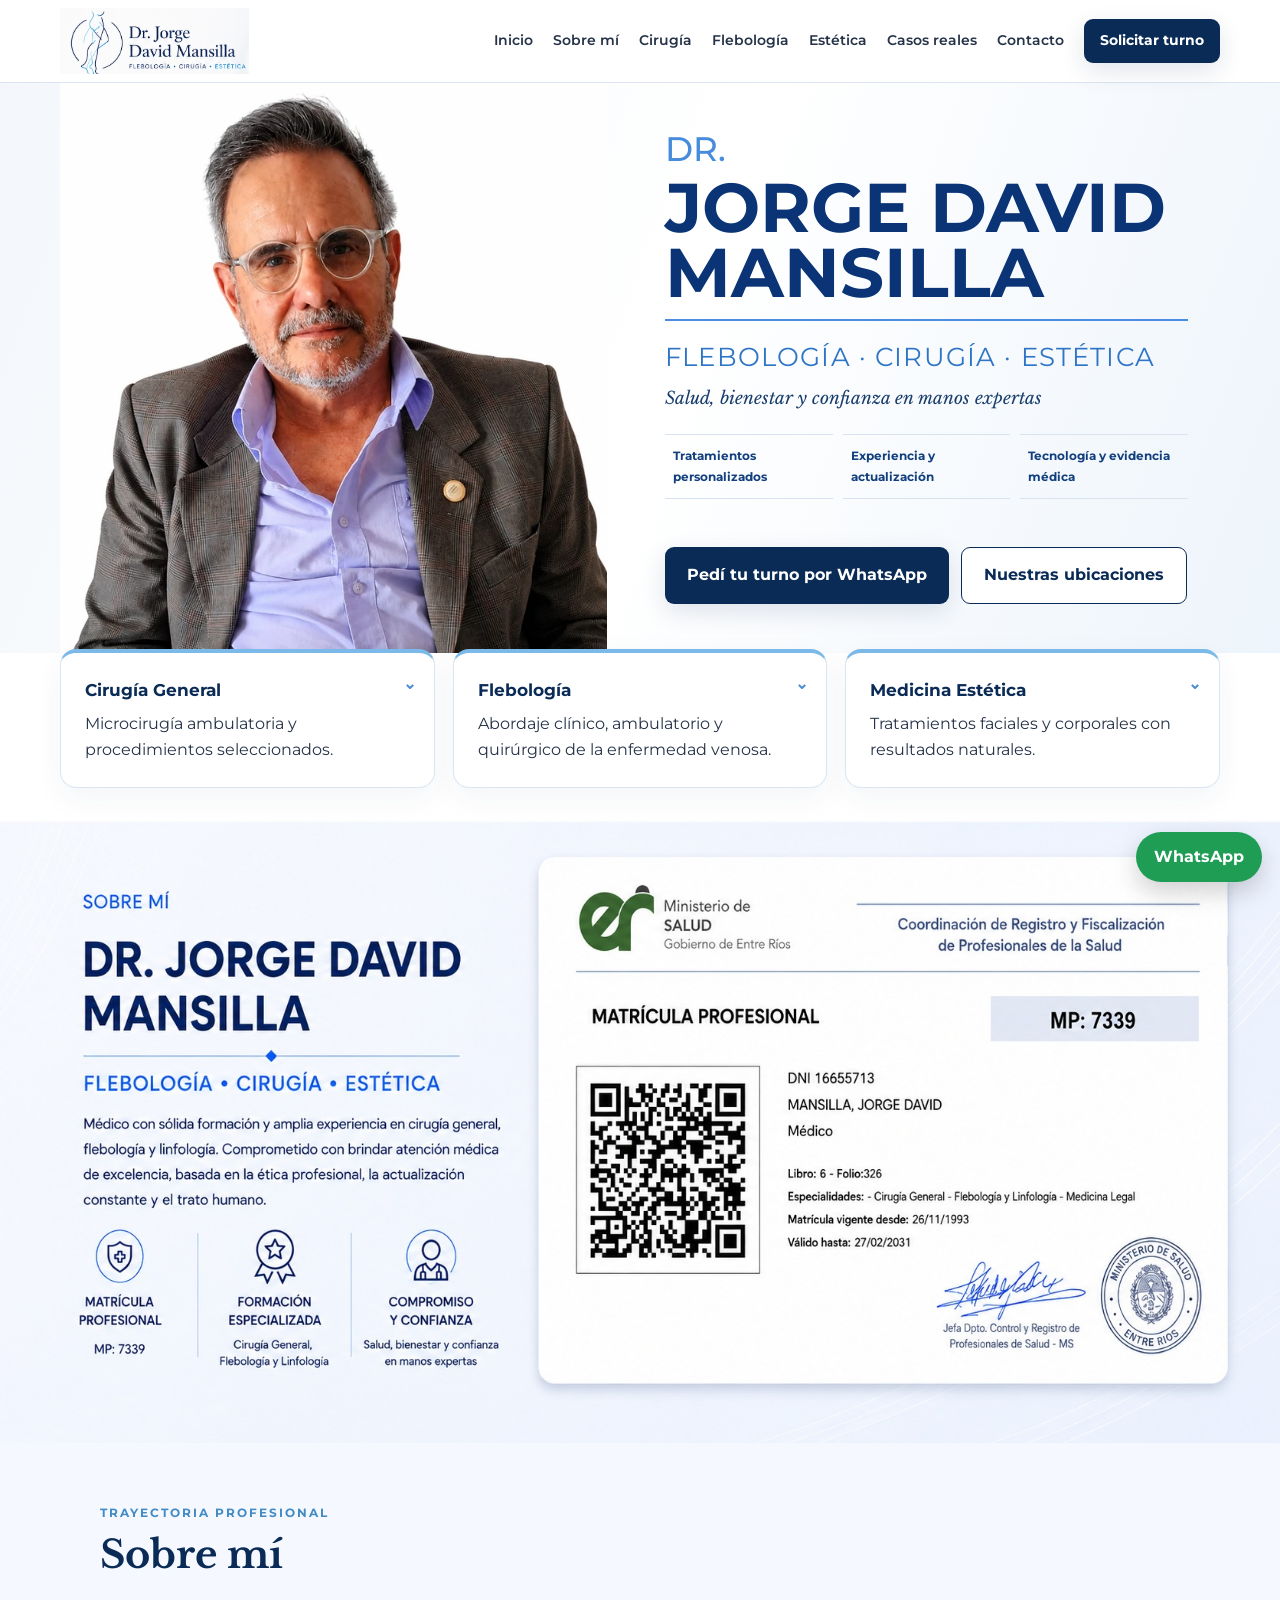
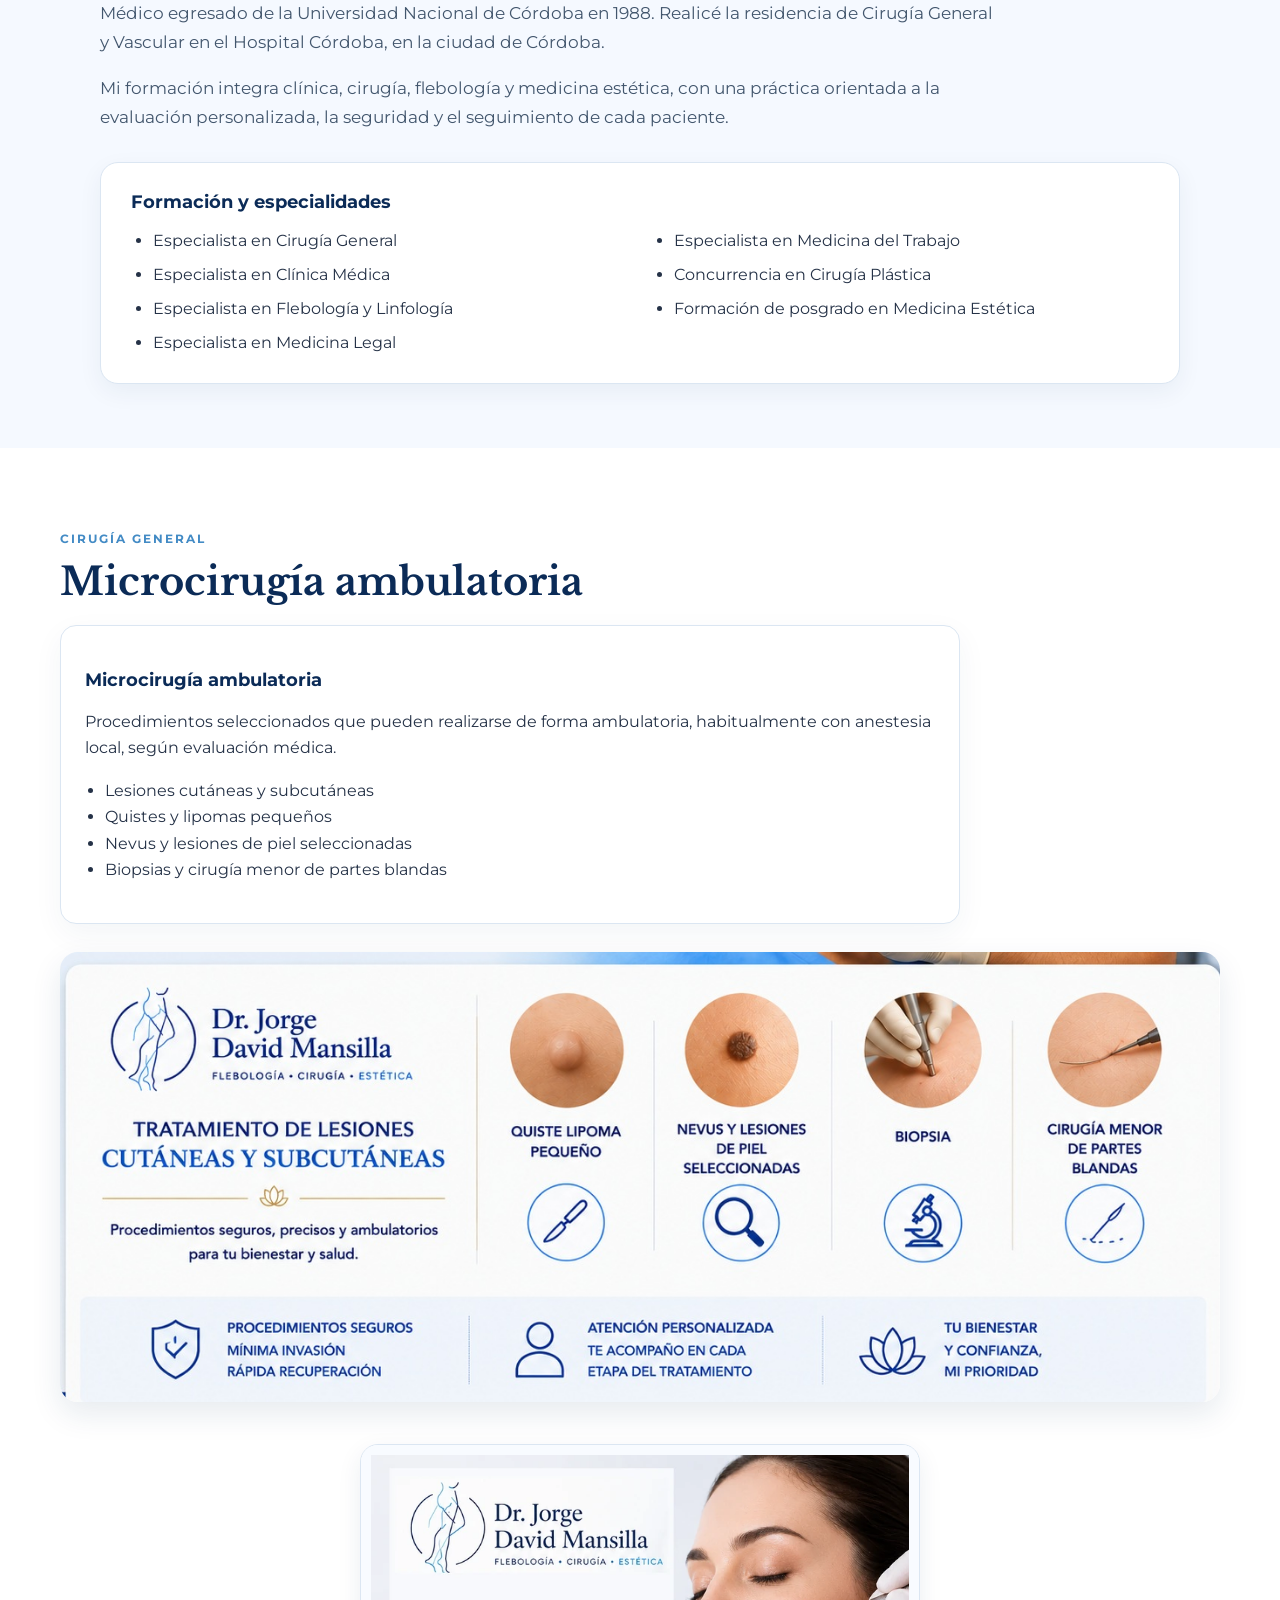
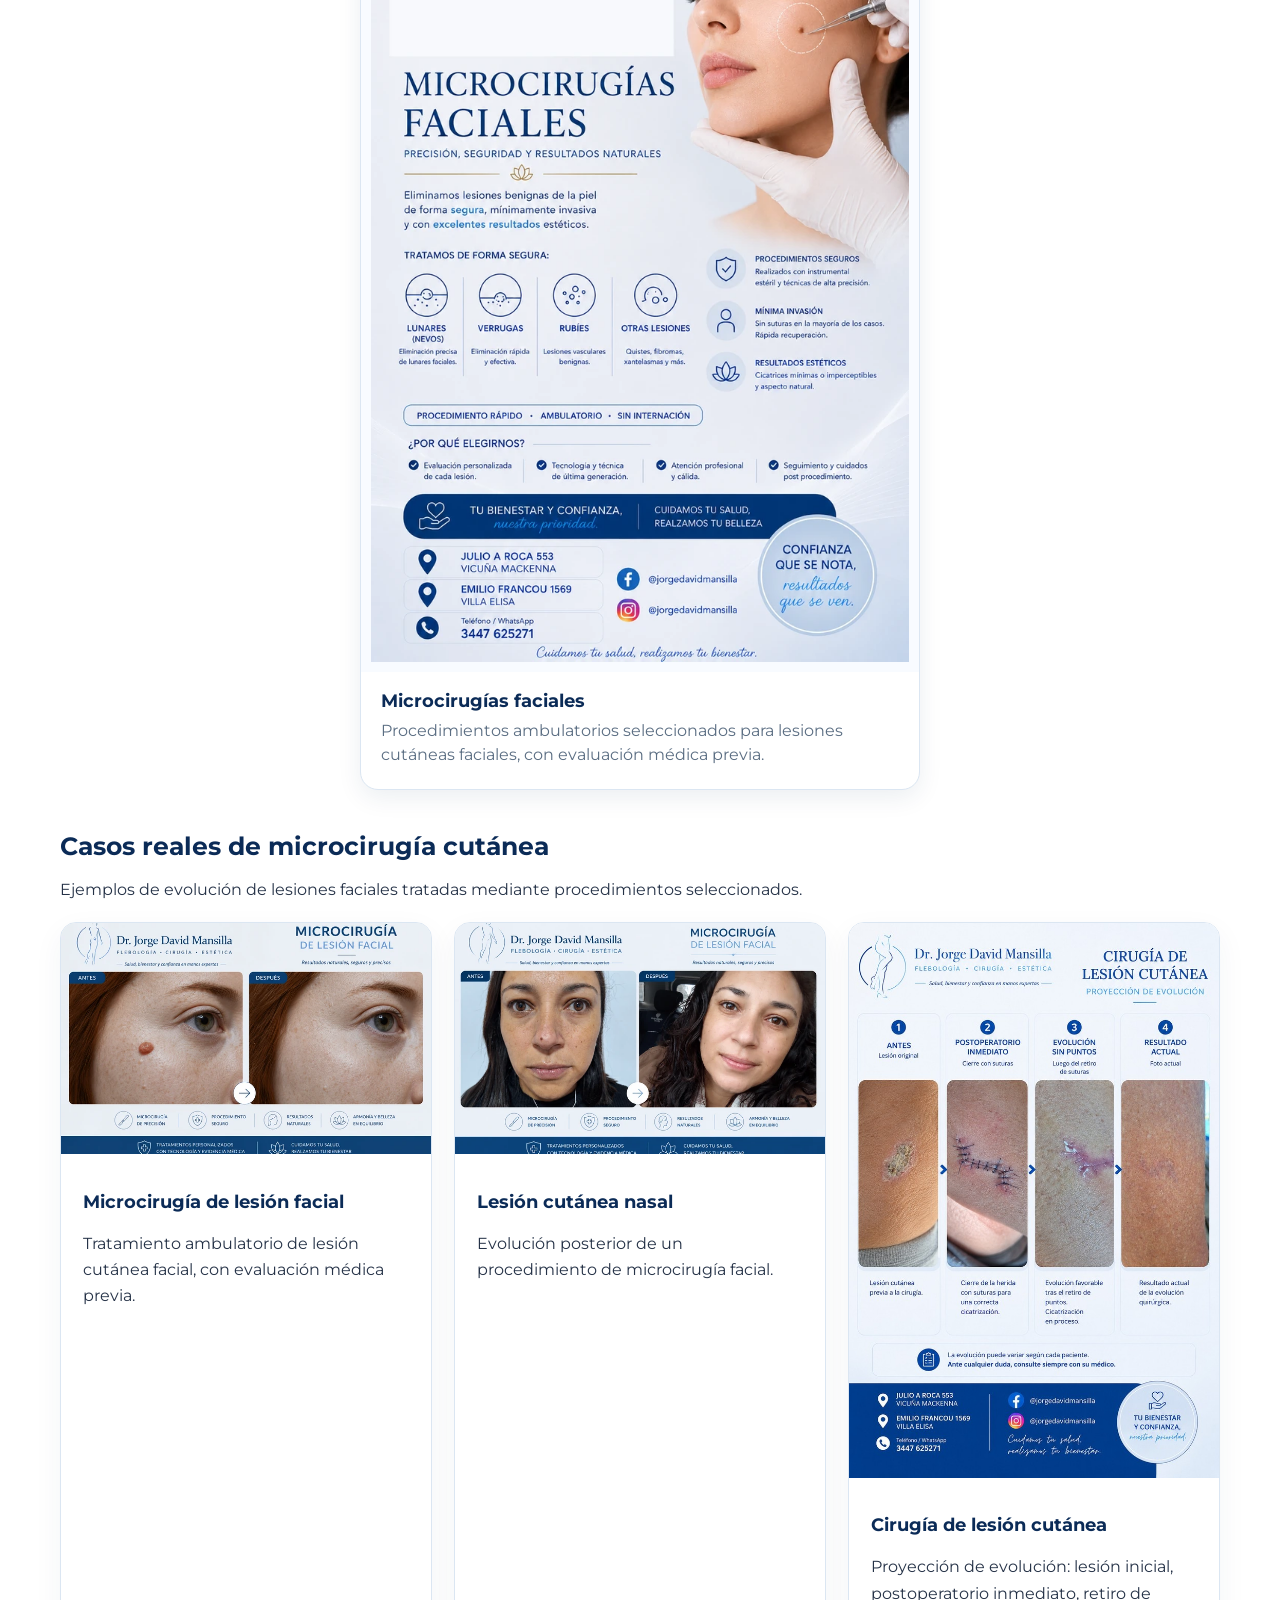
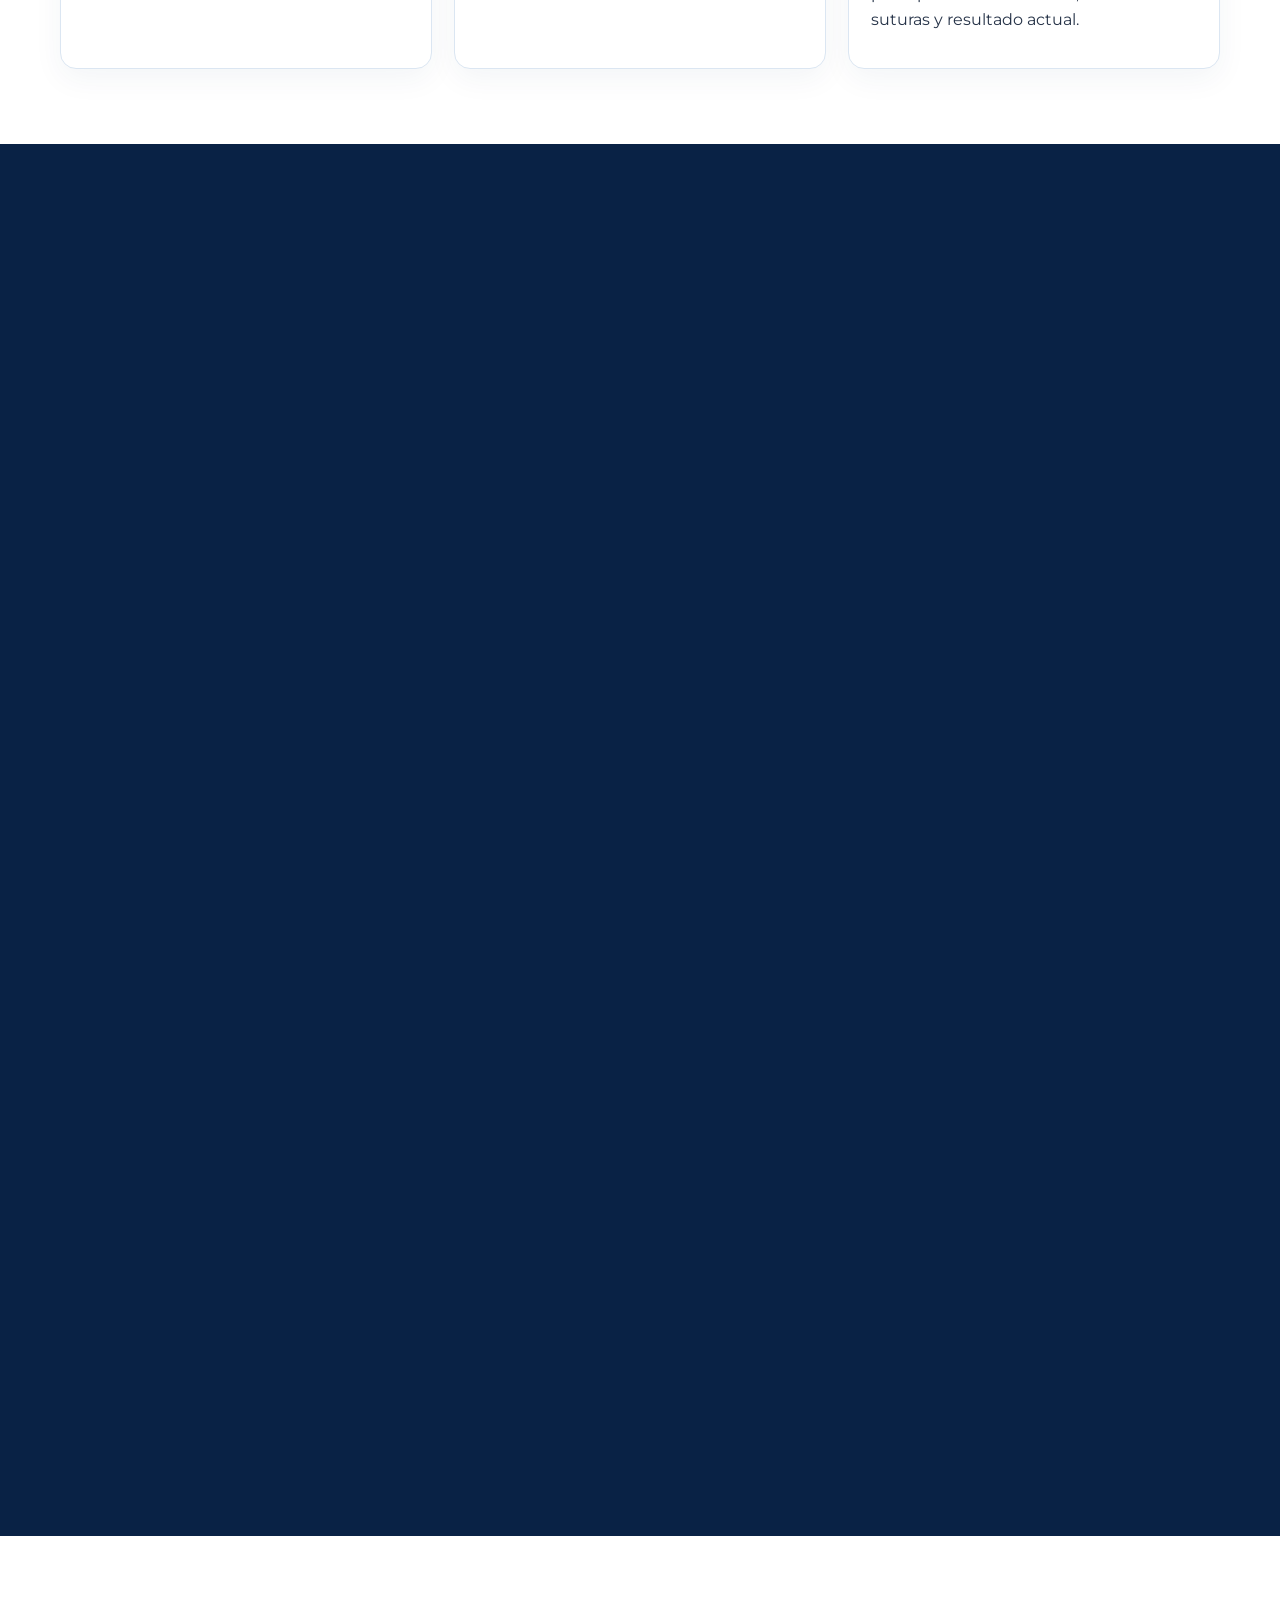
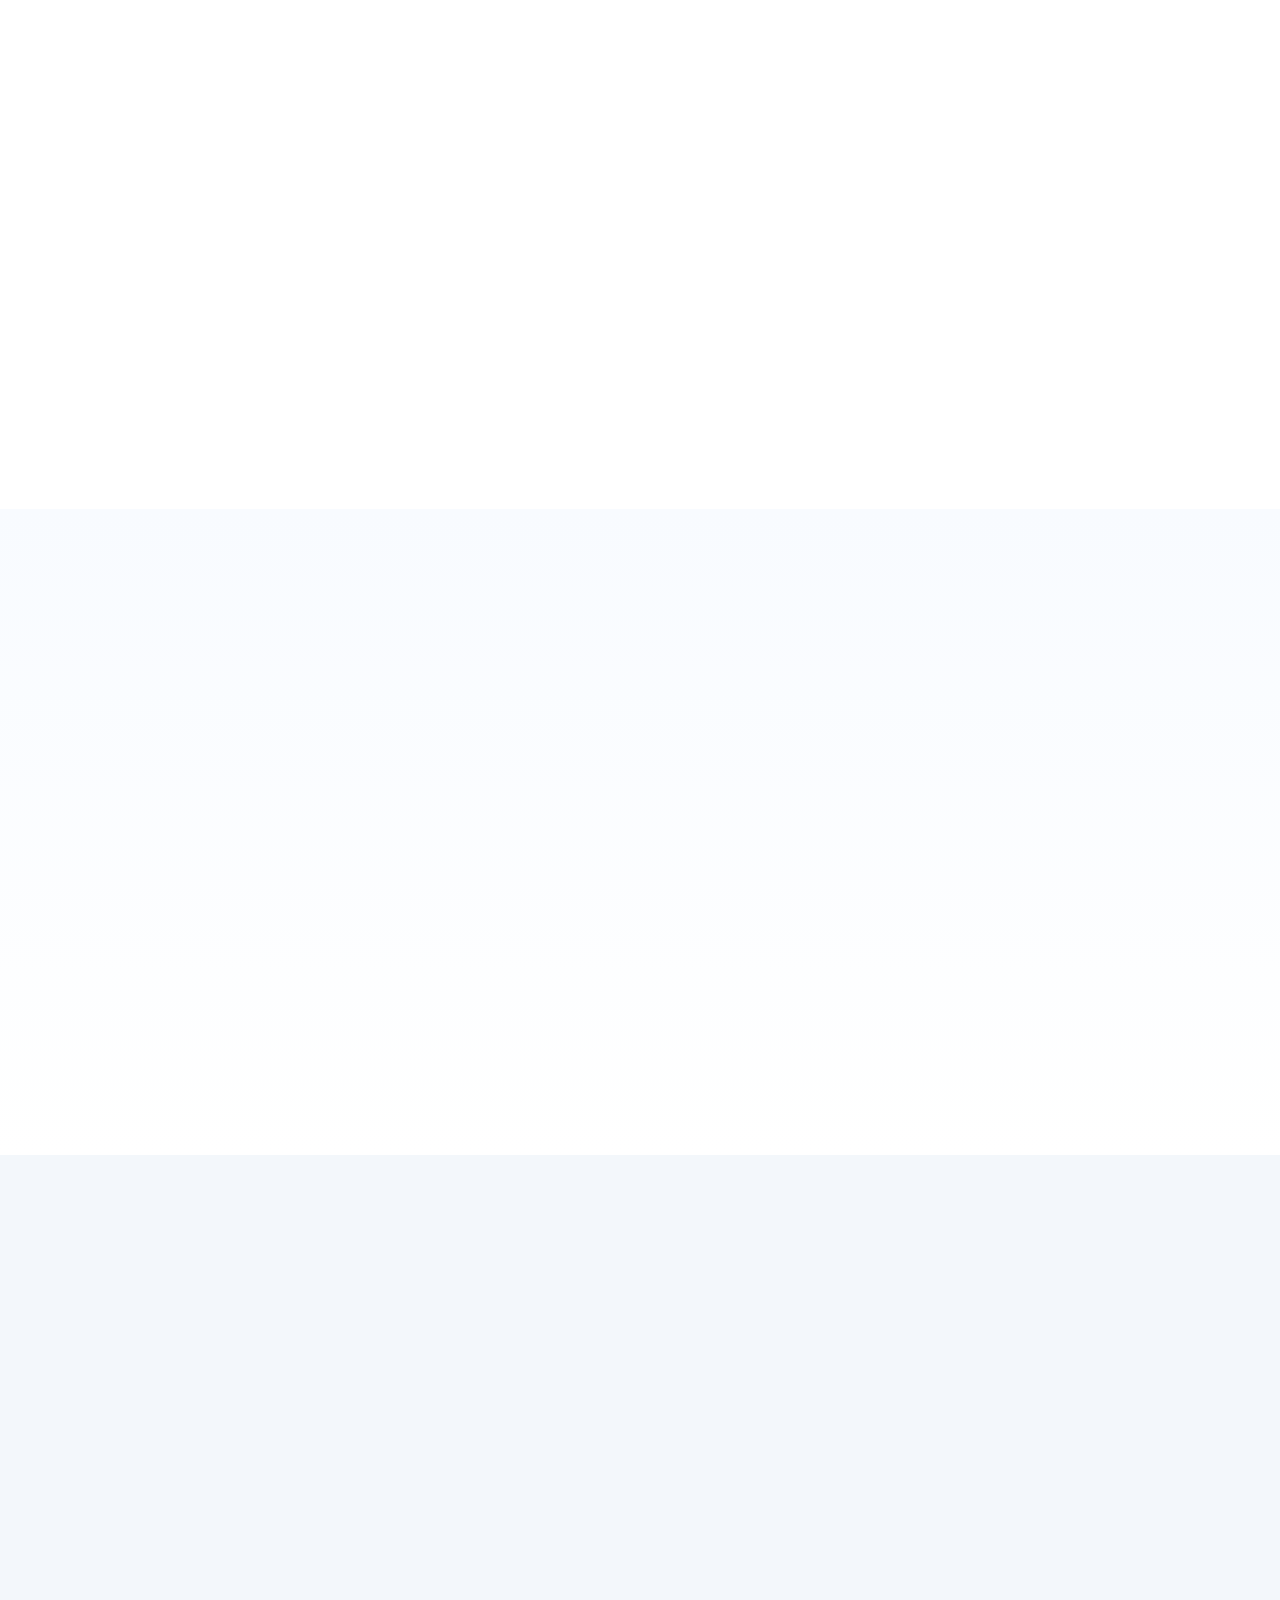
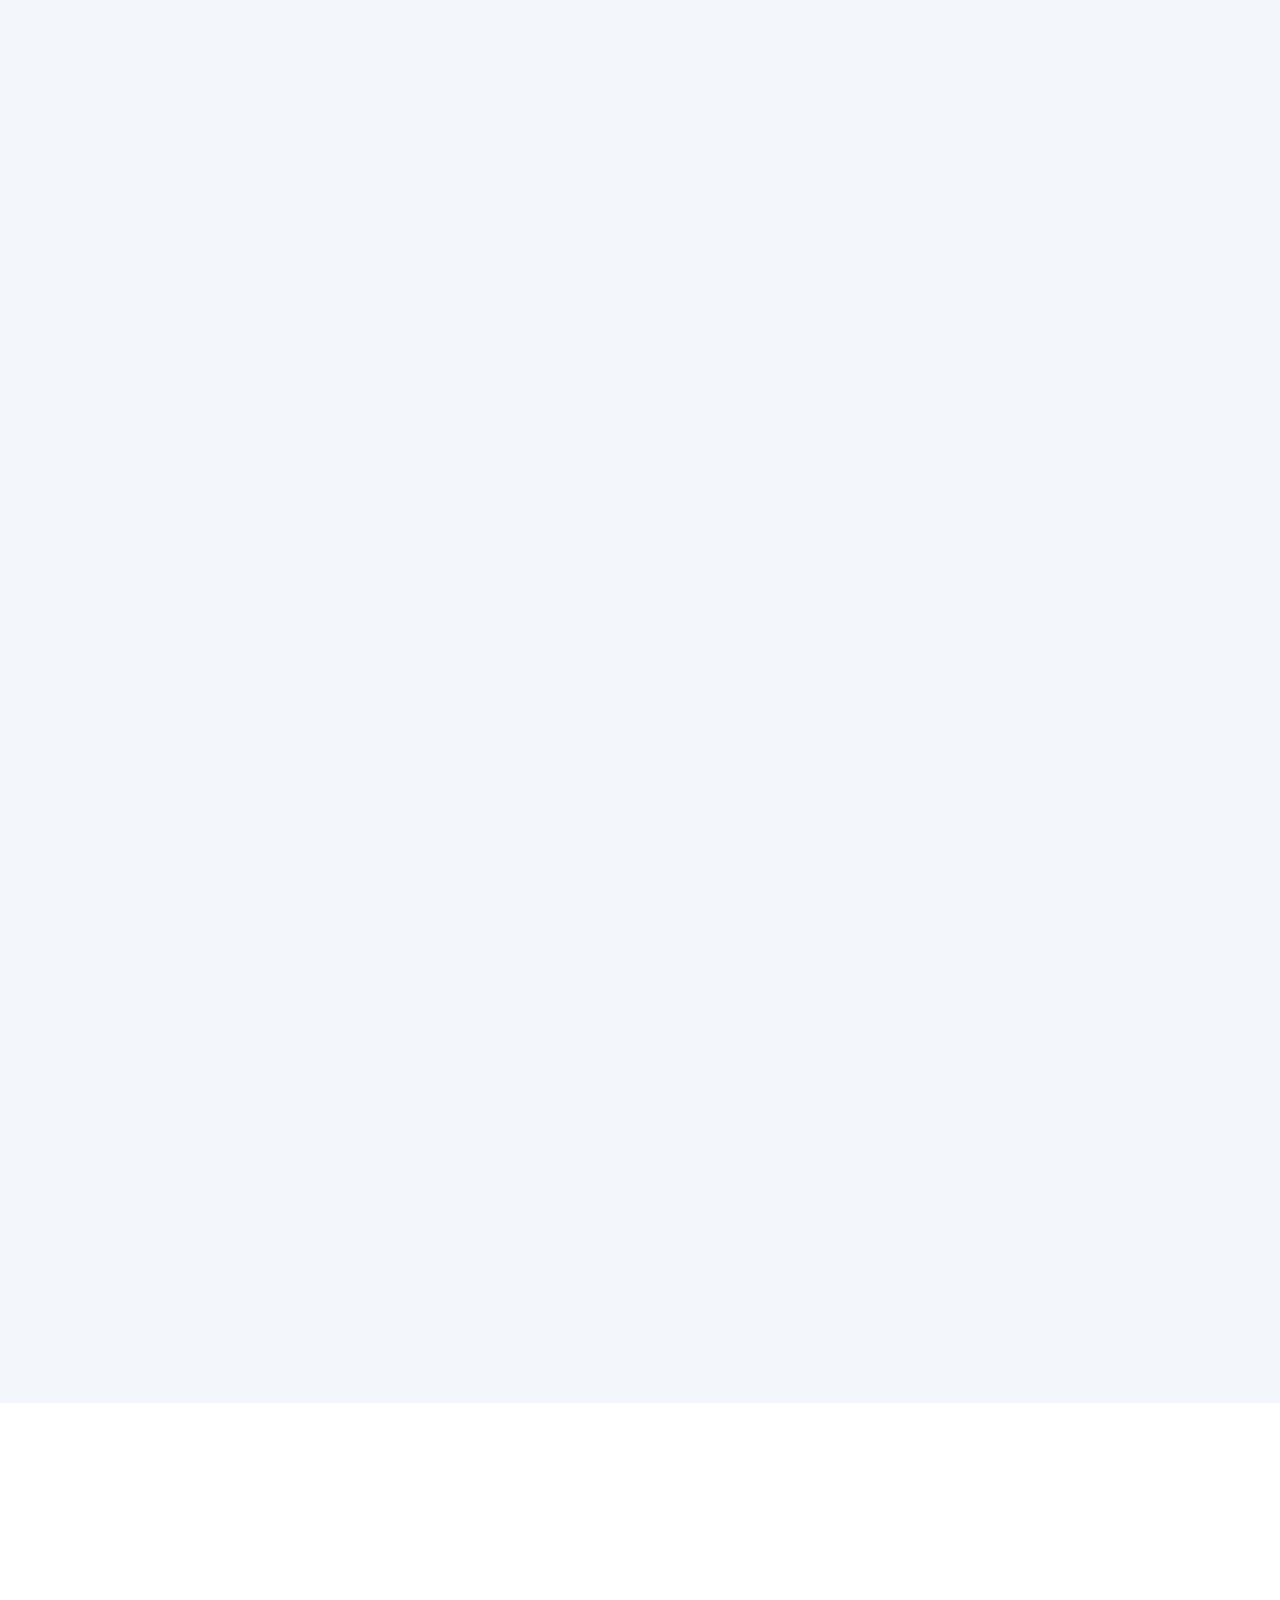
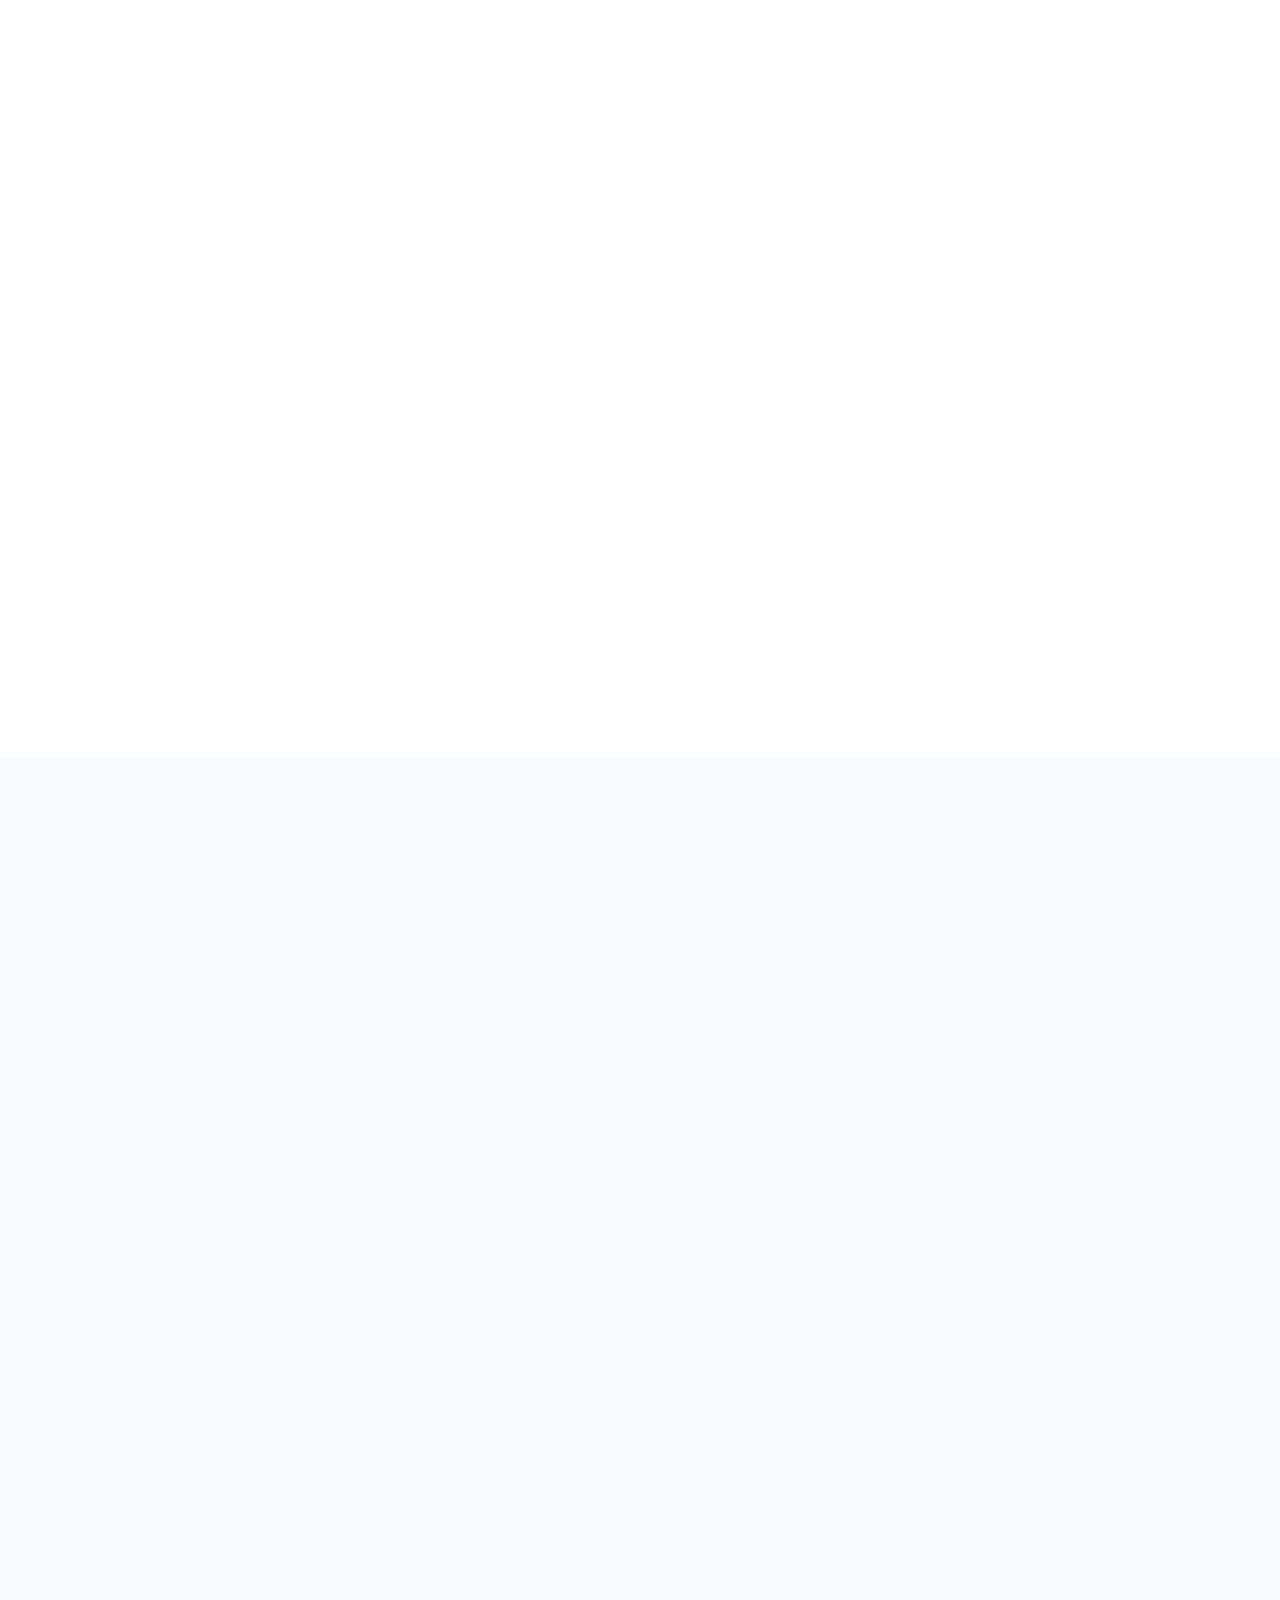
==== commit 2dc8f7af: "Update index.html" ====
--- a/index.html
+++ b/index.html
@@ -425,8 +425,18 @@
           <p>Resultado real parcial a los 5 días en región frontal. La evolución continúa en los días siguientes y puede variar según cada paciente.</p>
         </div>
       </article>
-
-      <article class="case-card"><img src="assets/antes-despues-labios.webp" alt="Antes y después de tratamiento de labios" width="1536" height="1024" decoding="async" loading="lazy" srcset="assets/antes-despues-labios-720.webp 720w, assets/antes-despues-labios.webp 1536w" sizes="(max-width: 720px) 92vw, (max-width: 1050px) 46vw, 31vw"><div><h3>Labios con ácido hialurónico</h3><p>Perfilado, hidratación y suave proyección · 0,6 ml.</p></div></article>
+<article class="case-card case-card-full">
+  <img src="assets/caso-labios-codigo-barras-600.webp"
+       alt="Antes y después de código de barras, perfilado y volumen de labios"
+       width="600" height="900"
+       decoding="async" loading="lazy">
+  <div>
+    <h3>Código de barras + perfilado y volumen de labios</h3>
+    <p>Tratamiento realizado en una sesión con ácido hialurónico.</p>
+  </div>
+</article>
+      <article class="case-card"><img src="assets/
+                                   antes-despues-labios.webp" alt="Antes y después de tratamiento de labios" width="1536" height="1024" decoding="async" loading="lazy" srcset="assets/antes-despues-labios-720.webp 720w, assets/antes-despues-labios.webp 1536w" sizes="(max-width: 720px) 92vw, (max-width: 1050px) 46vw, 31vw"><div><h3>Labios con ácido hialurónico</h3><p>Perfilado, hidratación y suave proyección · 0,6 ml.</p></div></article>
       <article class="case-card"><img src="assets/menton-antes-despues.webp" alt="Antes y después de proyección de mentón" width="1536" height="1024" decoding="async" loading="lazy" srcset="assets/menton-antes-despues-720.webp 720w, assets/menton-antes-despues.webp 1536w" sizes="(max-width: 720px) 92vw, (max-width: 1050px) 46vw, 31vw"><div><h3>Proyección de mentón</h3><p>Armonización con ácido hialurónico · resultado inmediato.</p></div></article>
       <article class="case-card resultado-ojeras-rino">
         <img src="assets/ojeras-rinomodelacion-sutil-privacidad.webp"
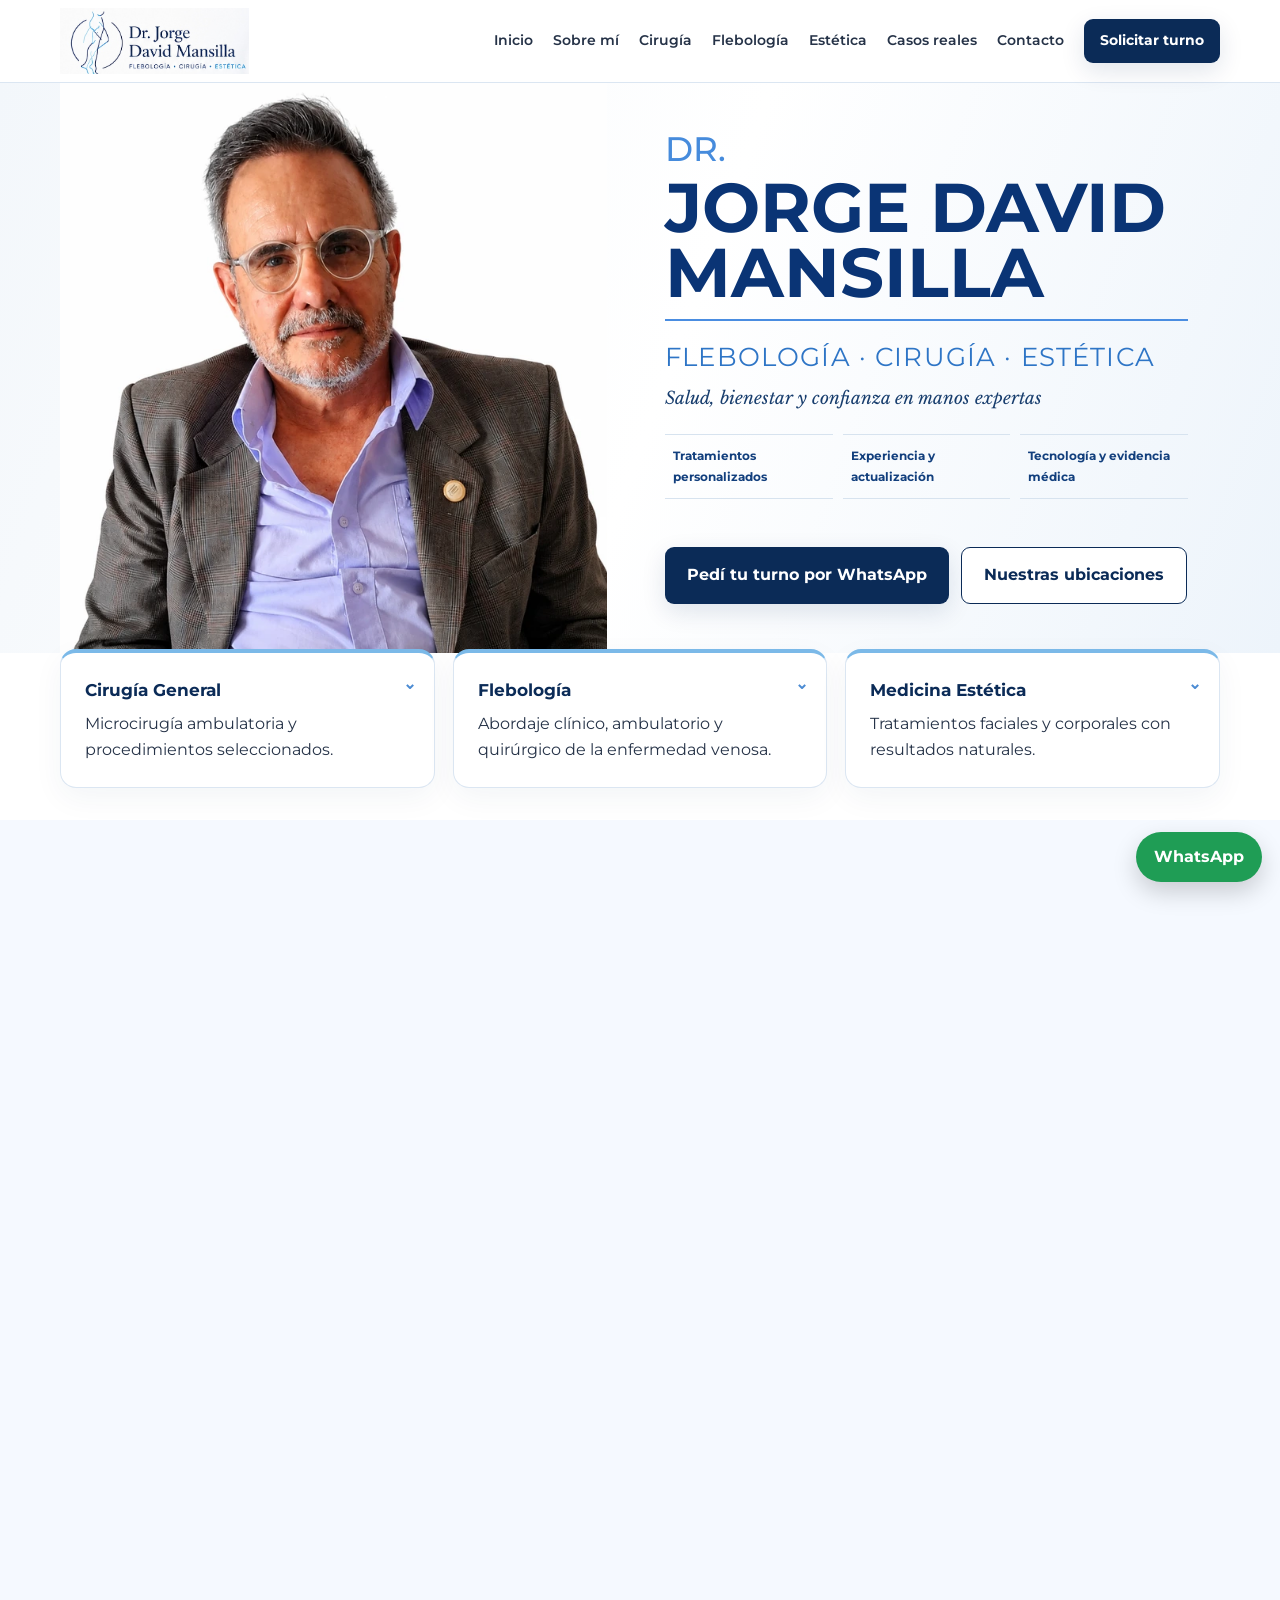
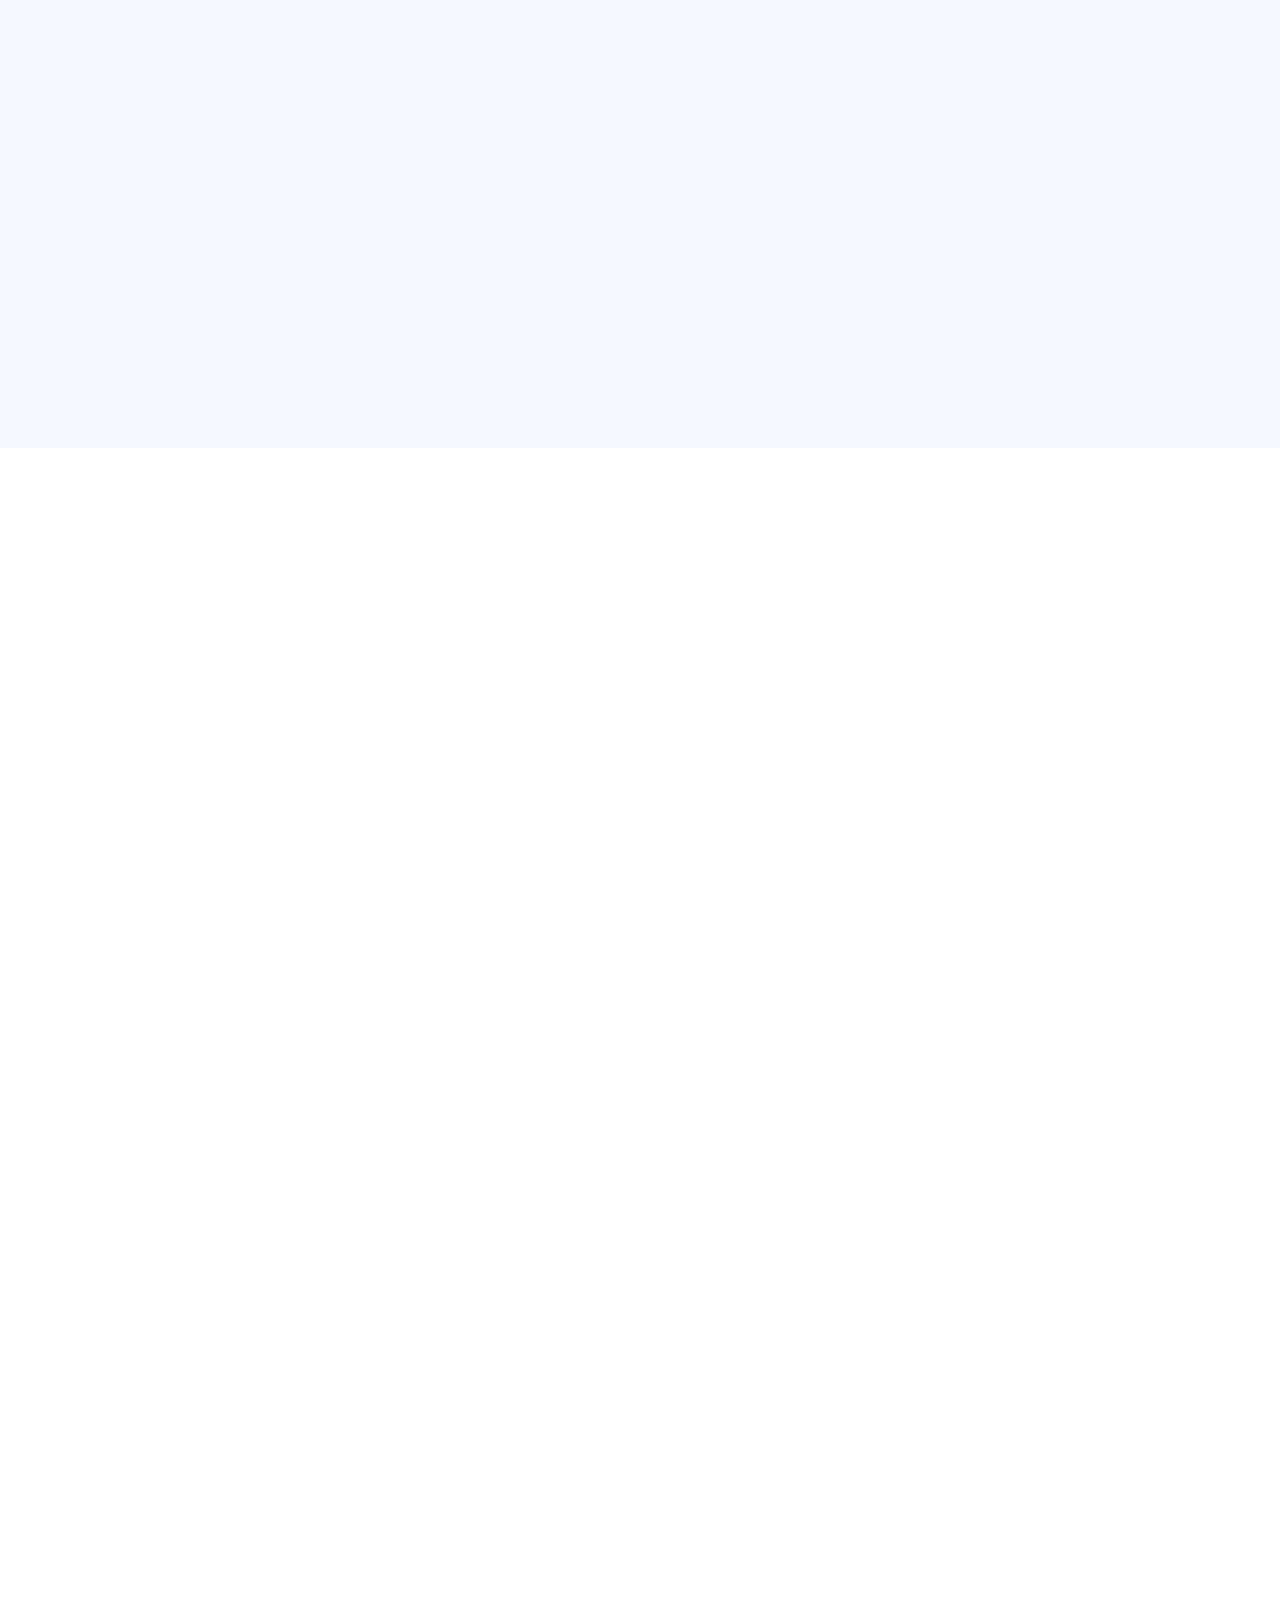
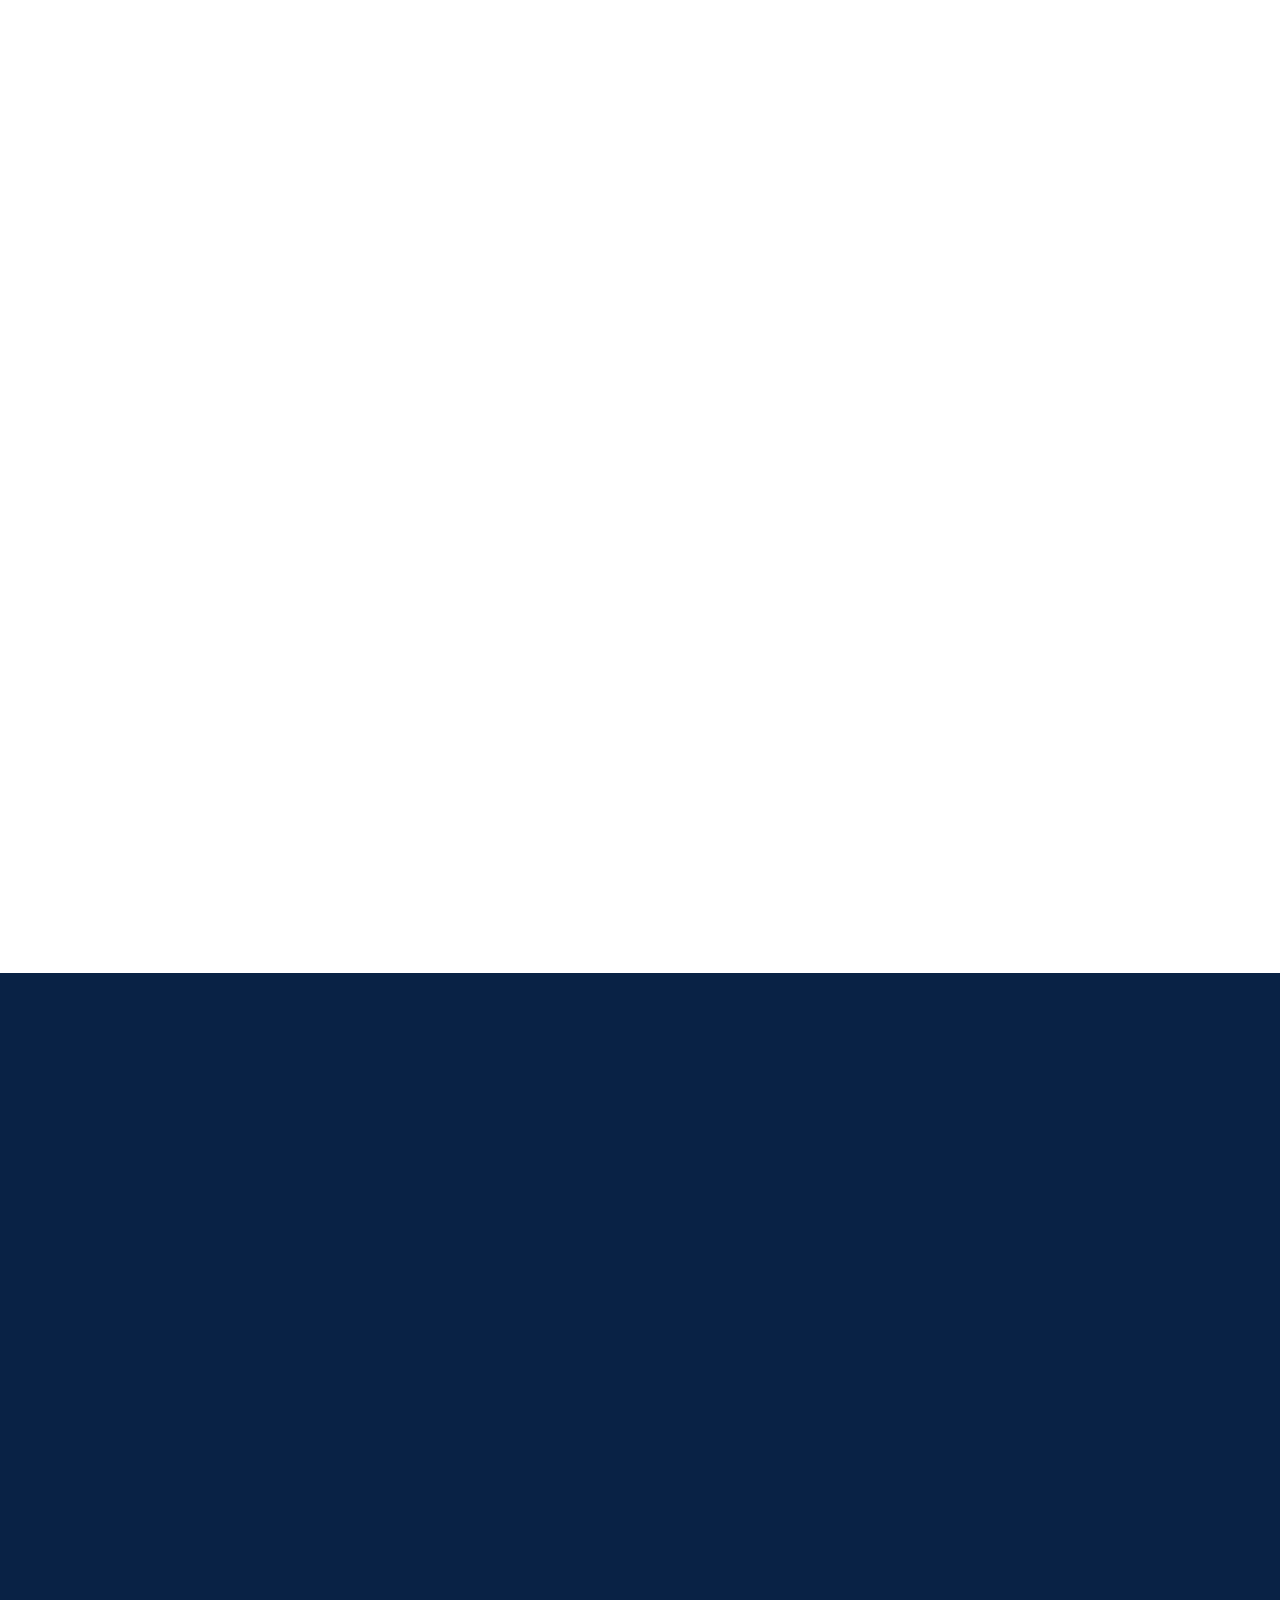
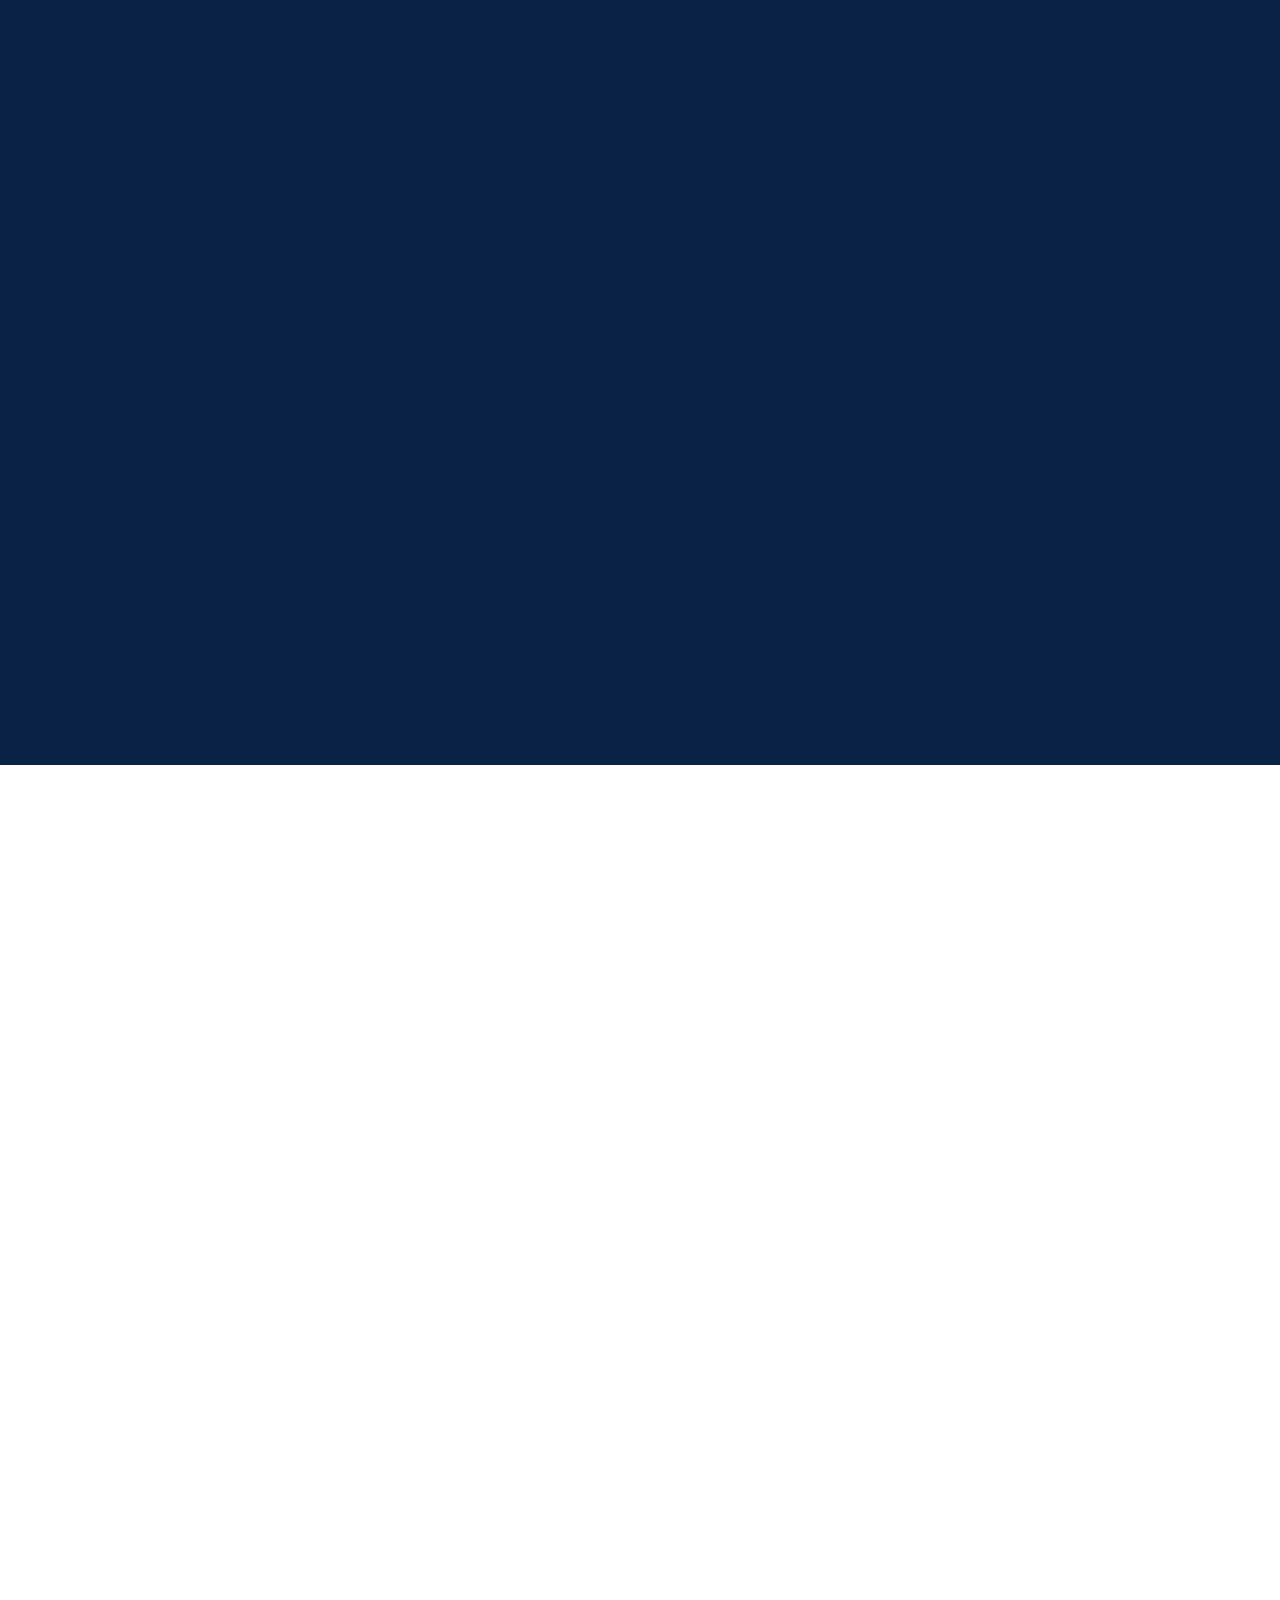
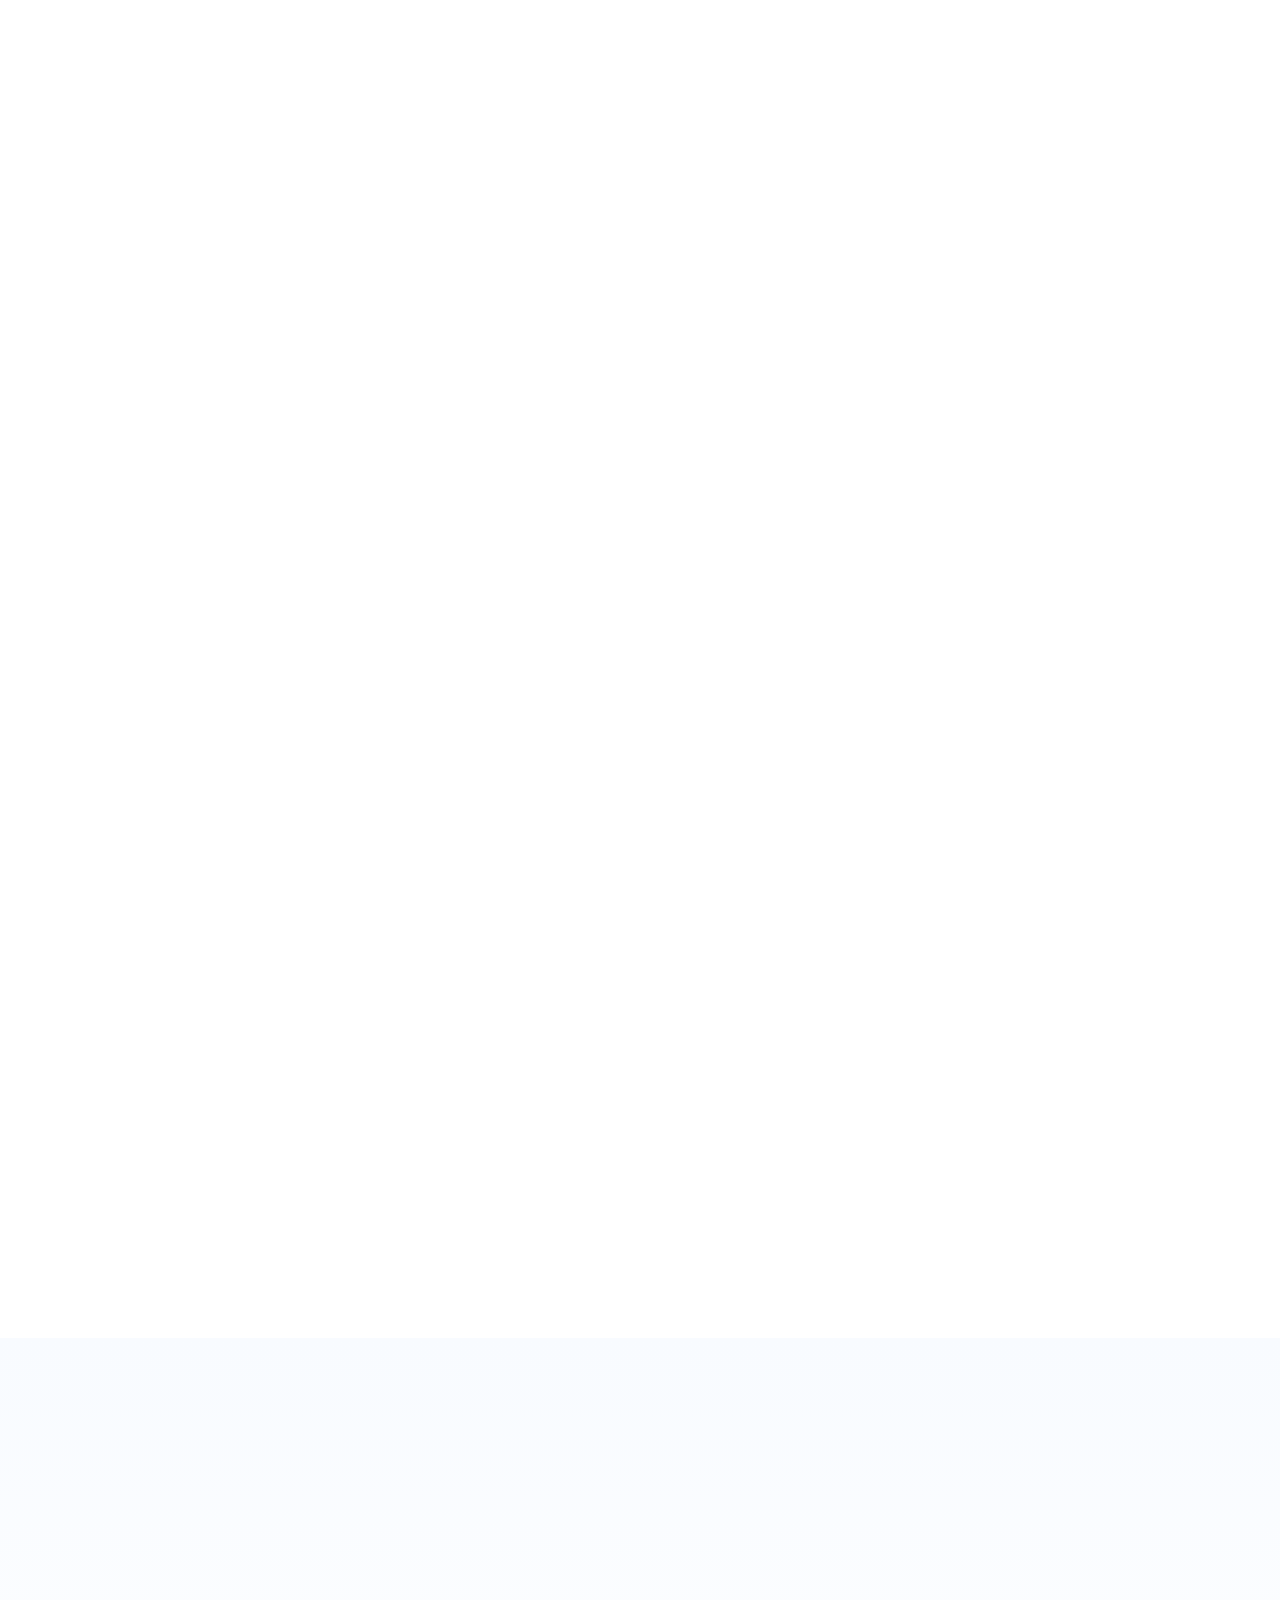
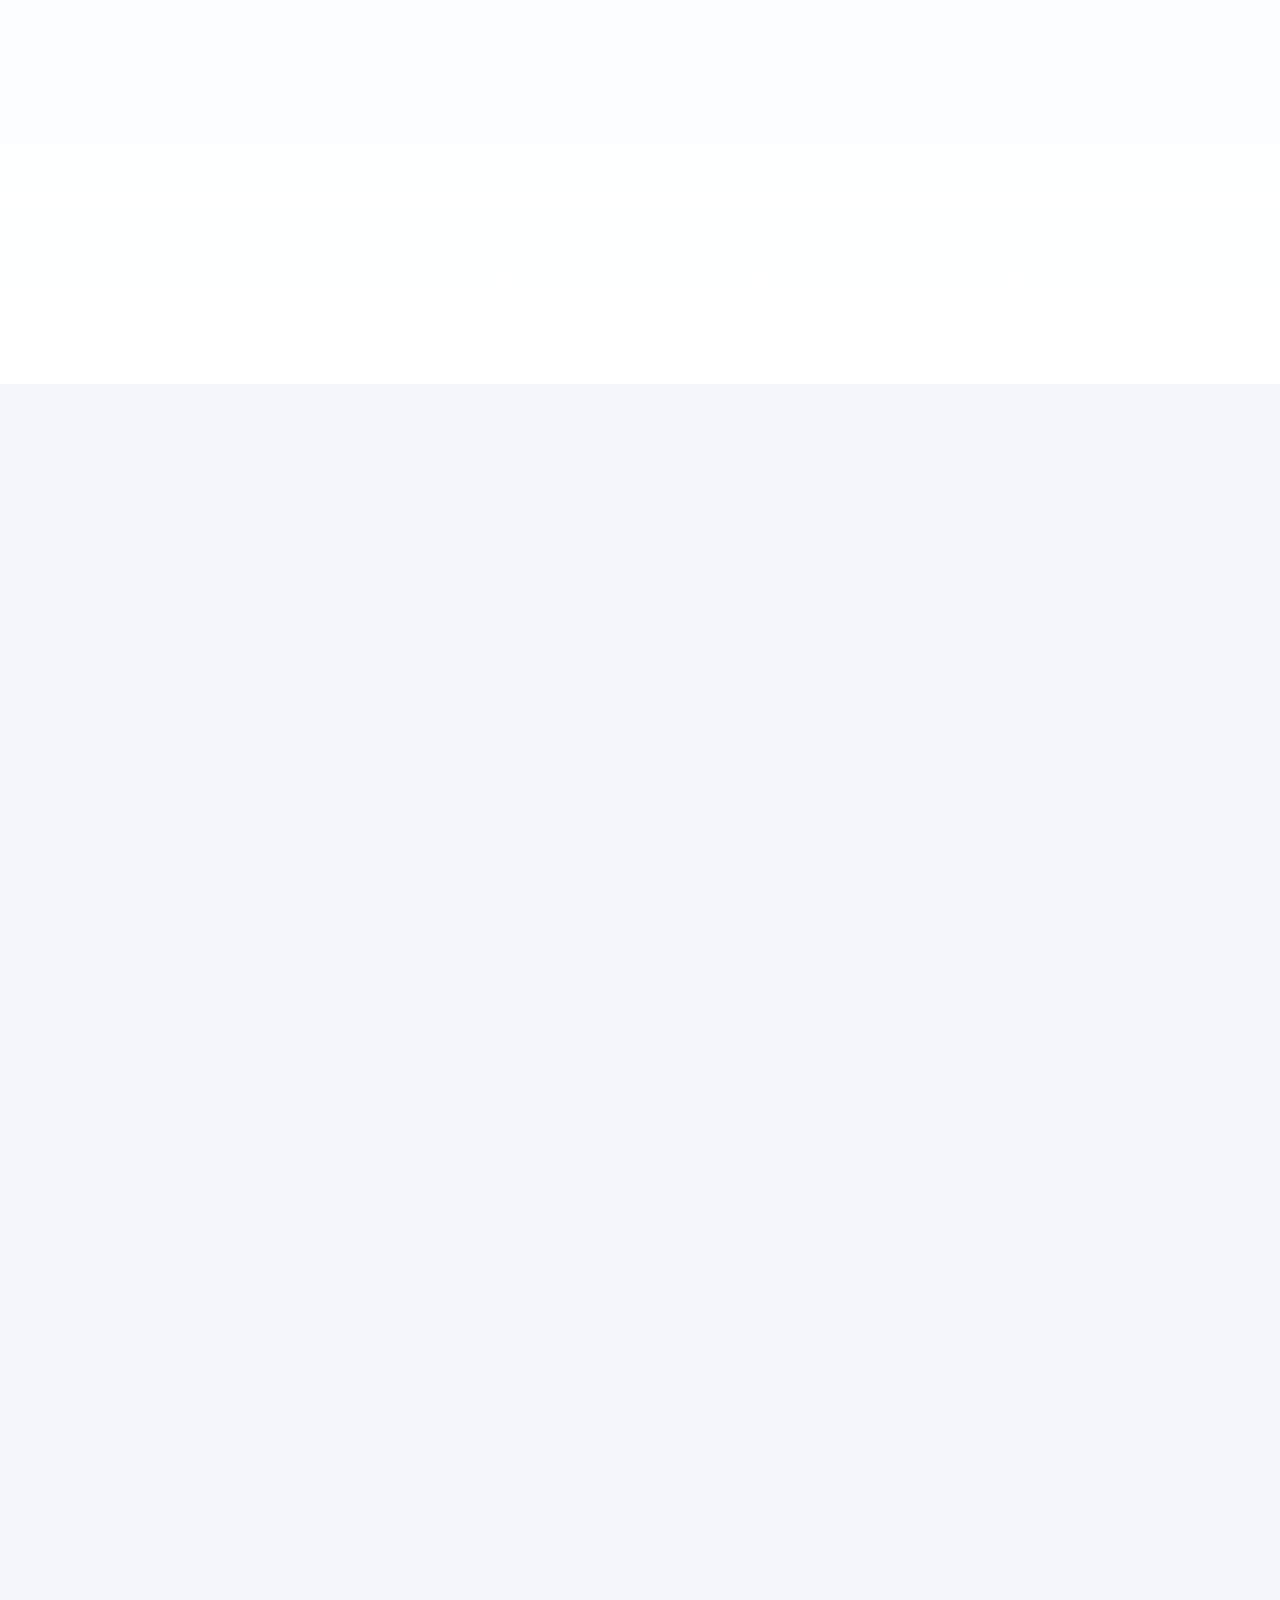
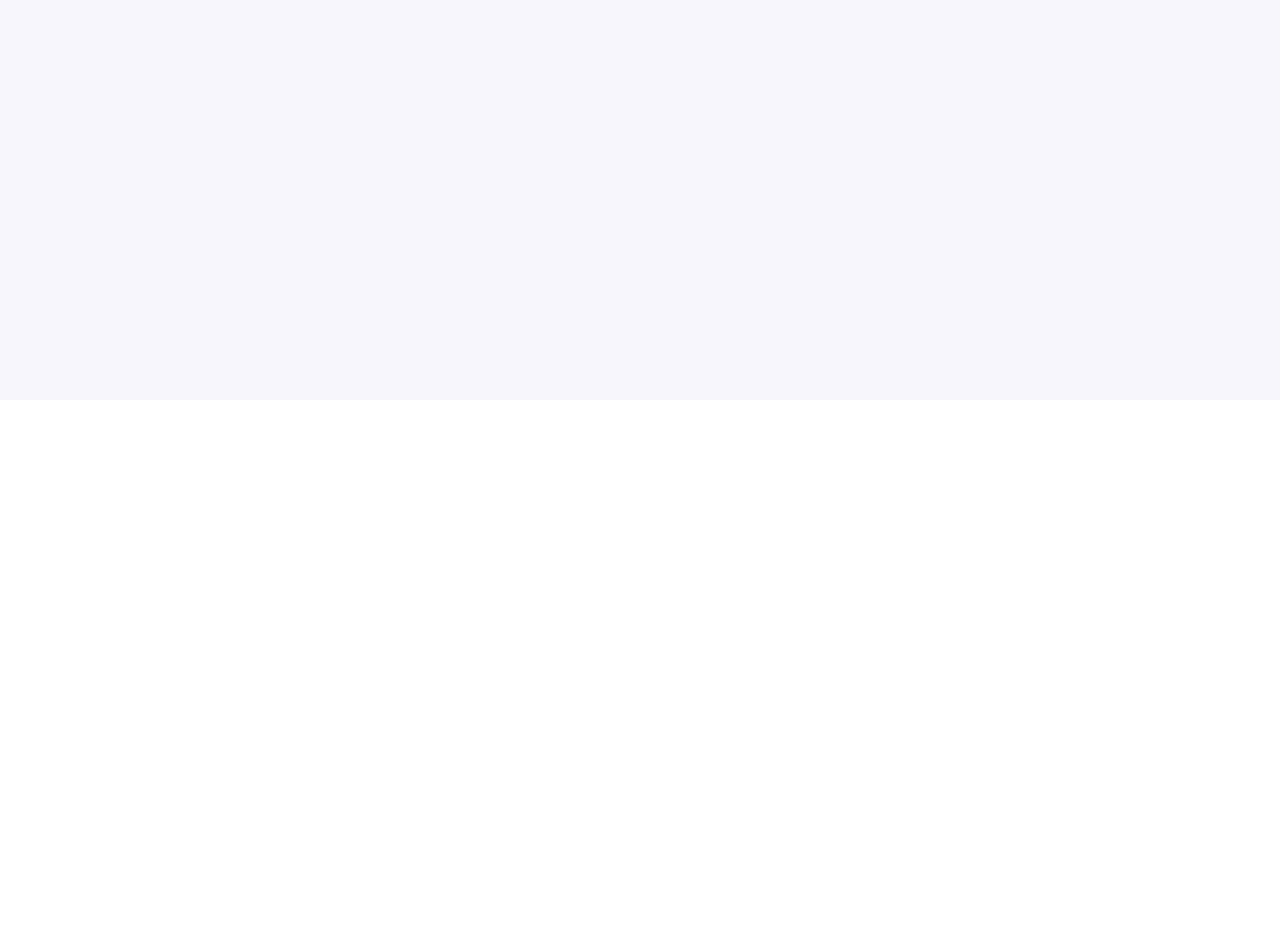
==== commit 327a817d: "Update and rename index.html to index.html" ====
--- a/index.html
+++ b/index.html
@@ -425,11 +425,11 @@
           <p>Resultado real parcial a los 5 días en región frontal. La evolución continúa en los días siguientes y puede variar según cada paciente.</p>
         </div>
       </article>
-<article class="case-card case-card-full">
+<article class="case-card">
   <img src="assets/caso-labios-codigo-barras-600.webp"
        alt="Antes y después de código de barras, perfilado y volumen de labios"
        width="600" height="900"
-       decoding="async" loading="lazy">
+       decoding="async" loading="lazy" style="width:100%;height:auto;aspect-ratio:auto;object-fit:contain;background:#fff;">
   <div>
     <h3>Código de barras + perfilado y volumen de labios</h3>
     <p>Tratamiento realizado en una sesión con ácido hialurónico.</p>
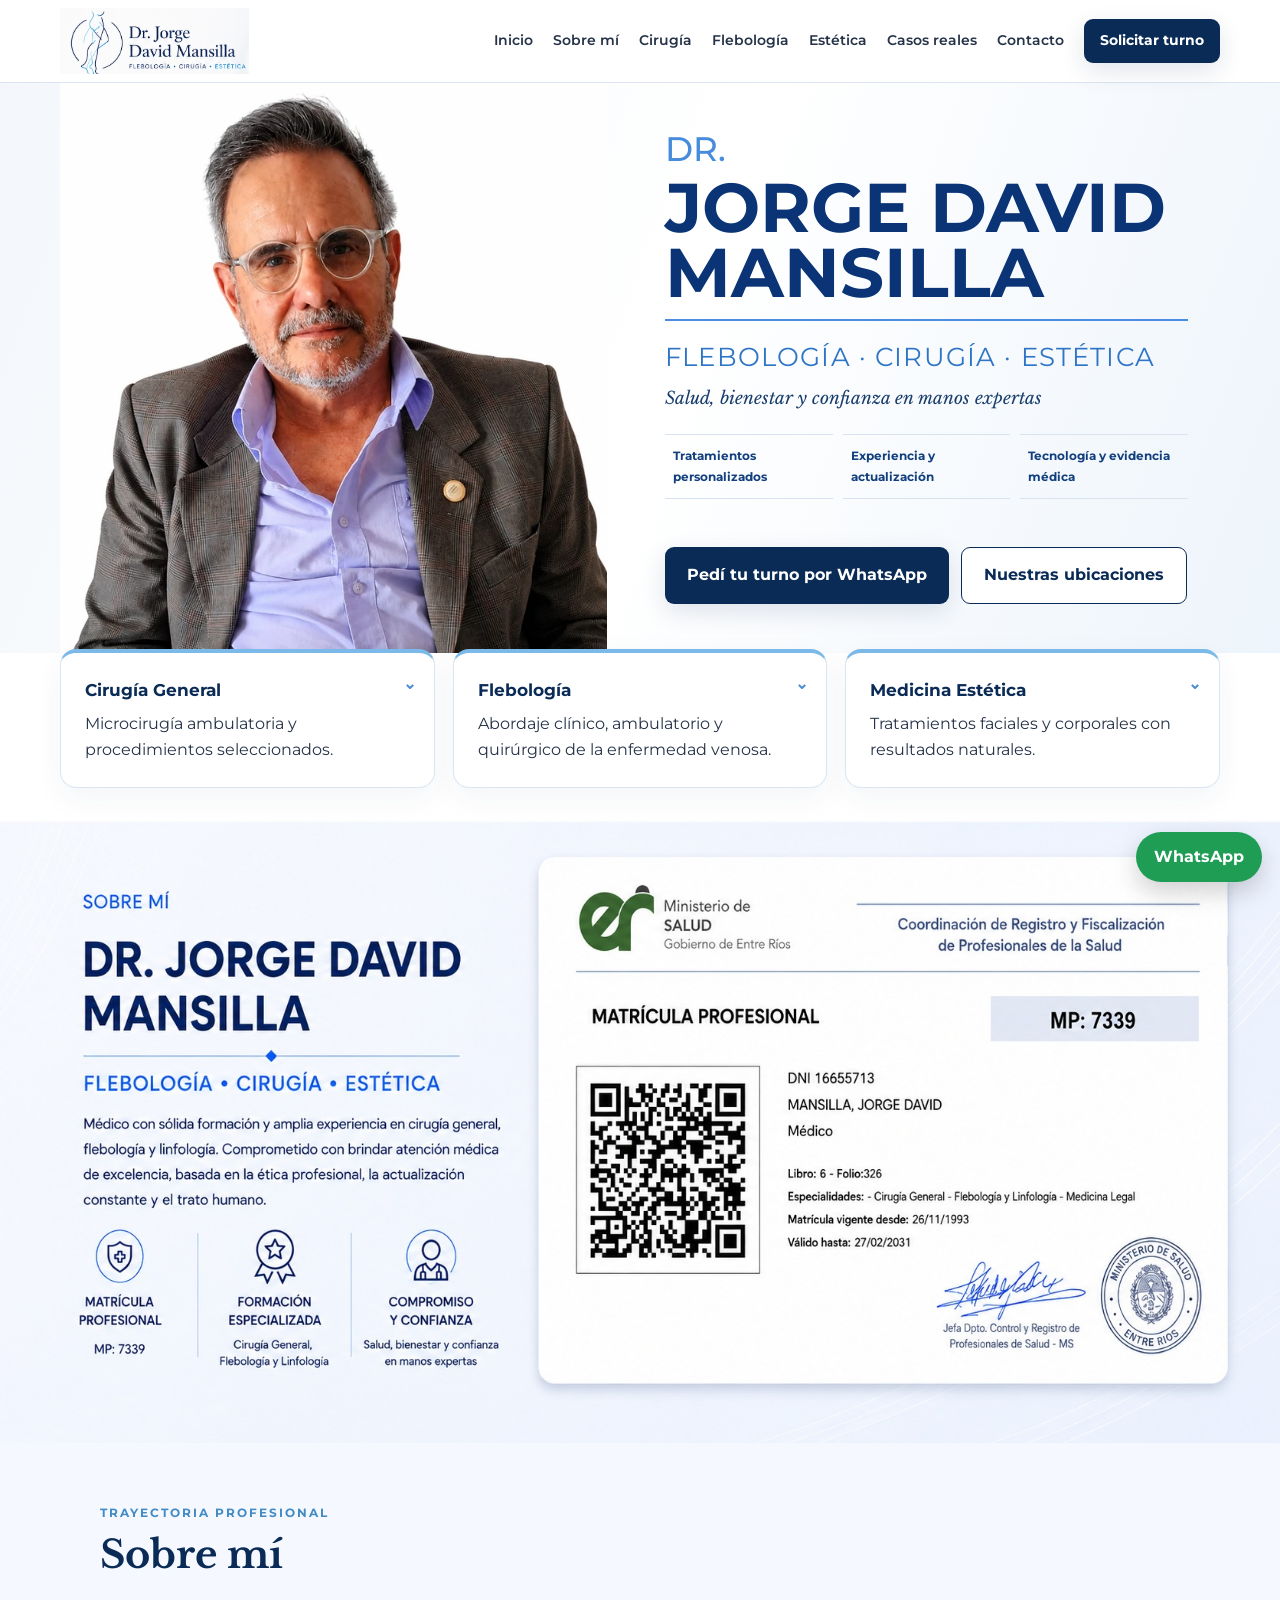
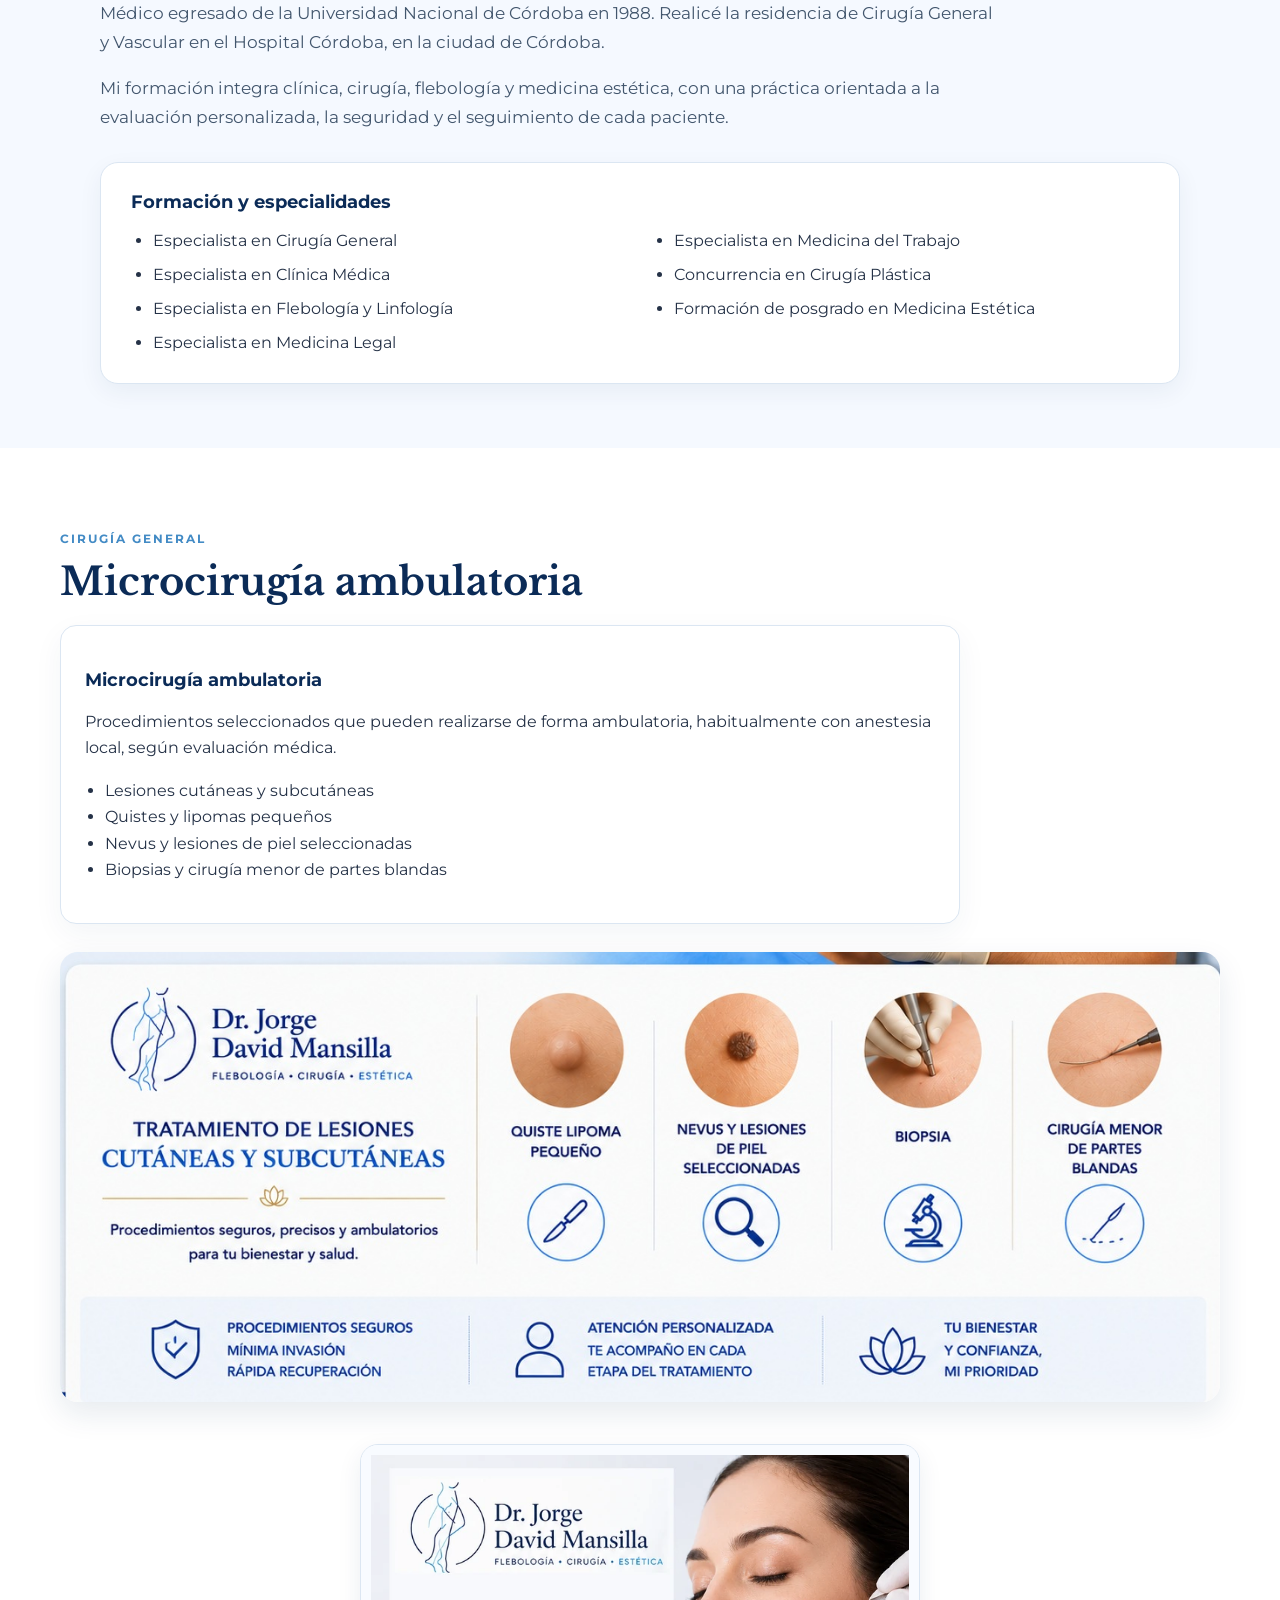
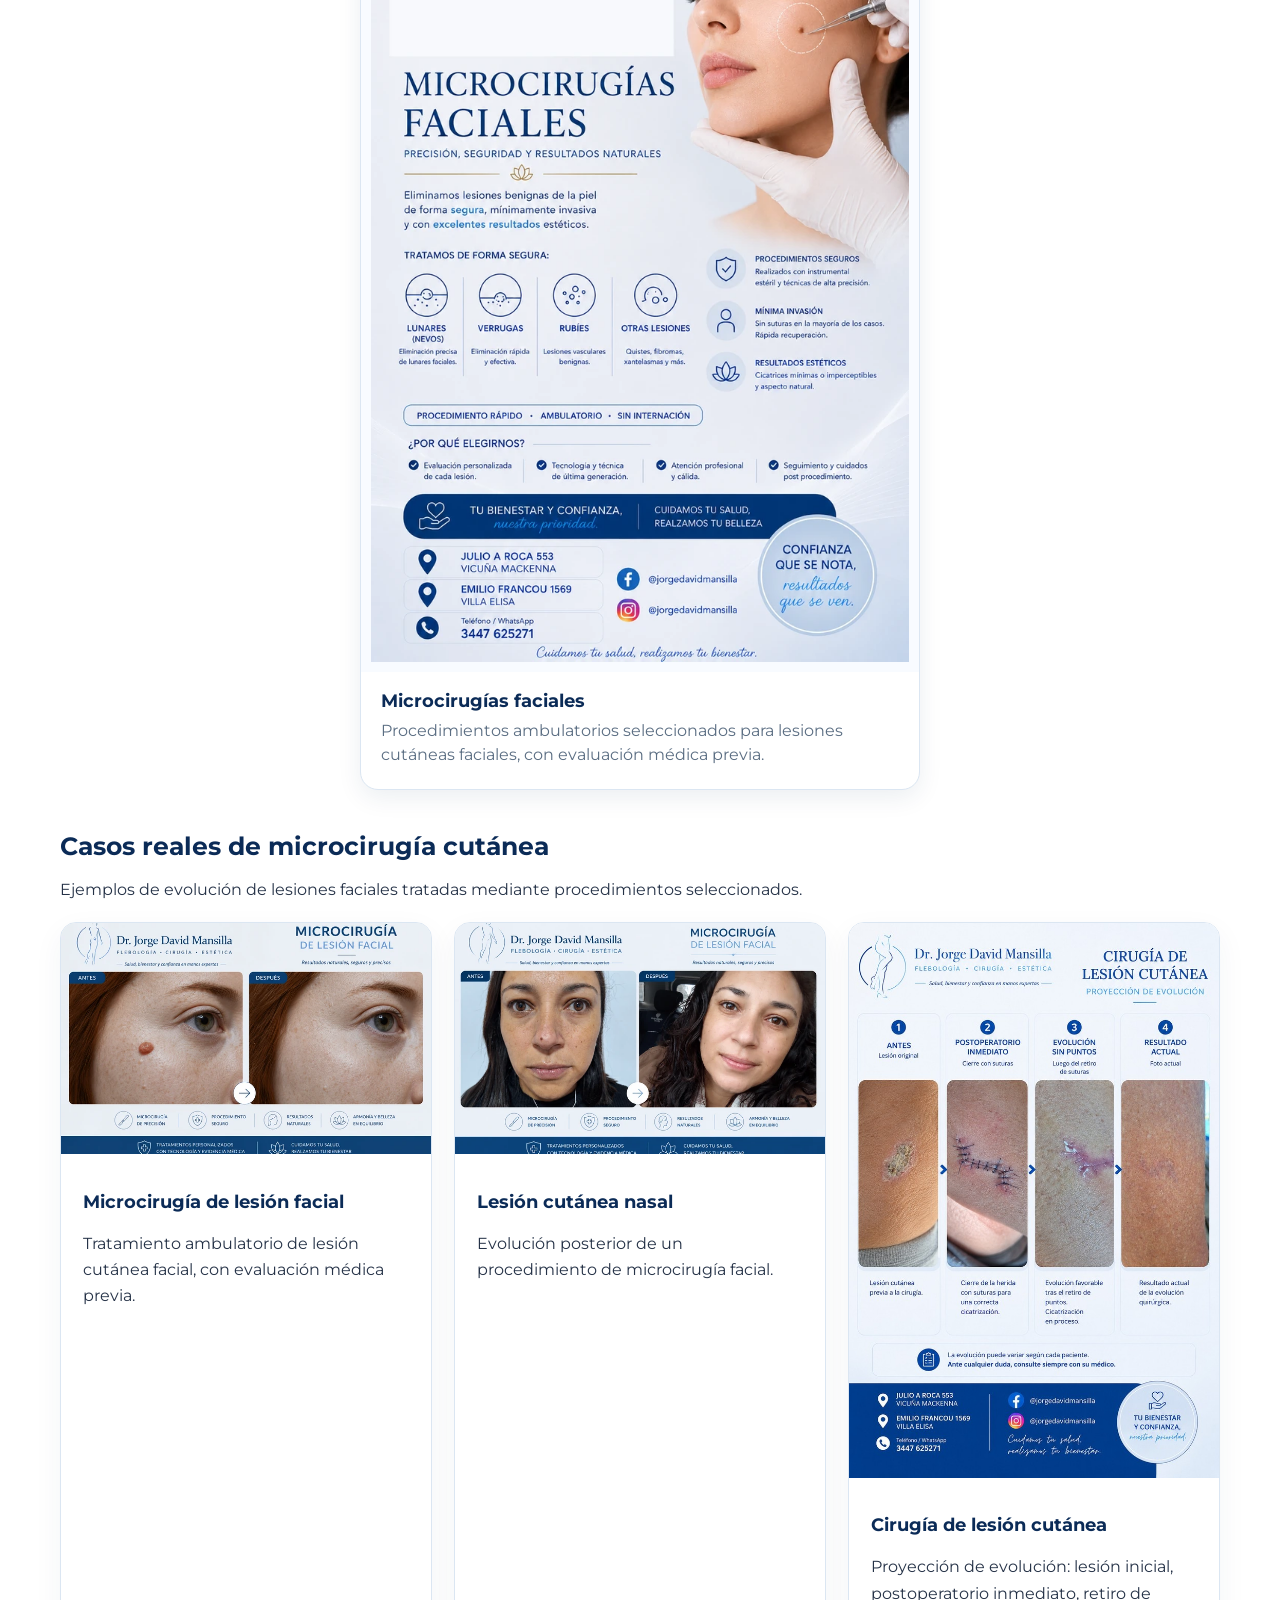
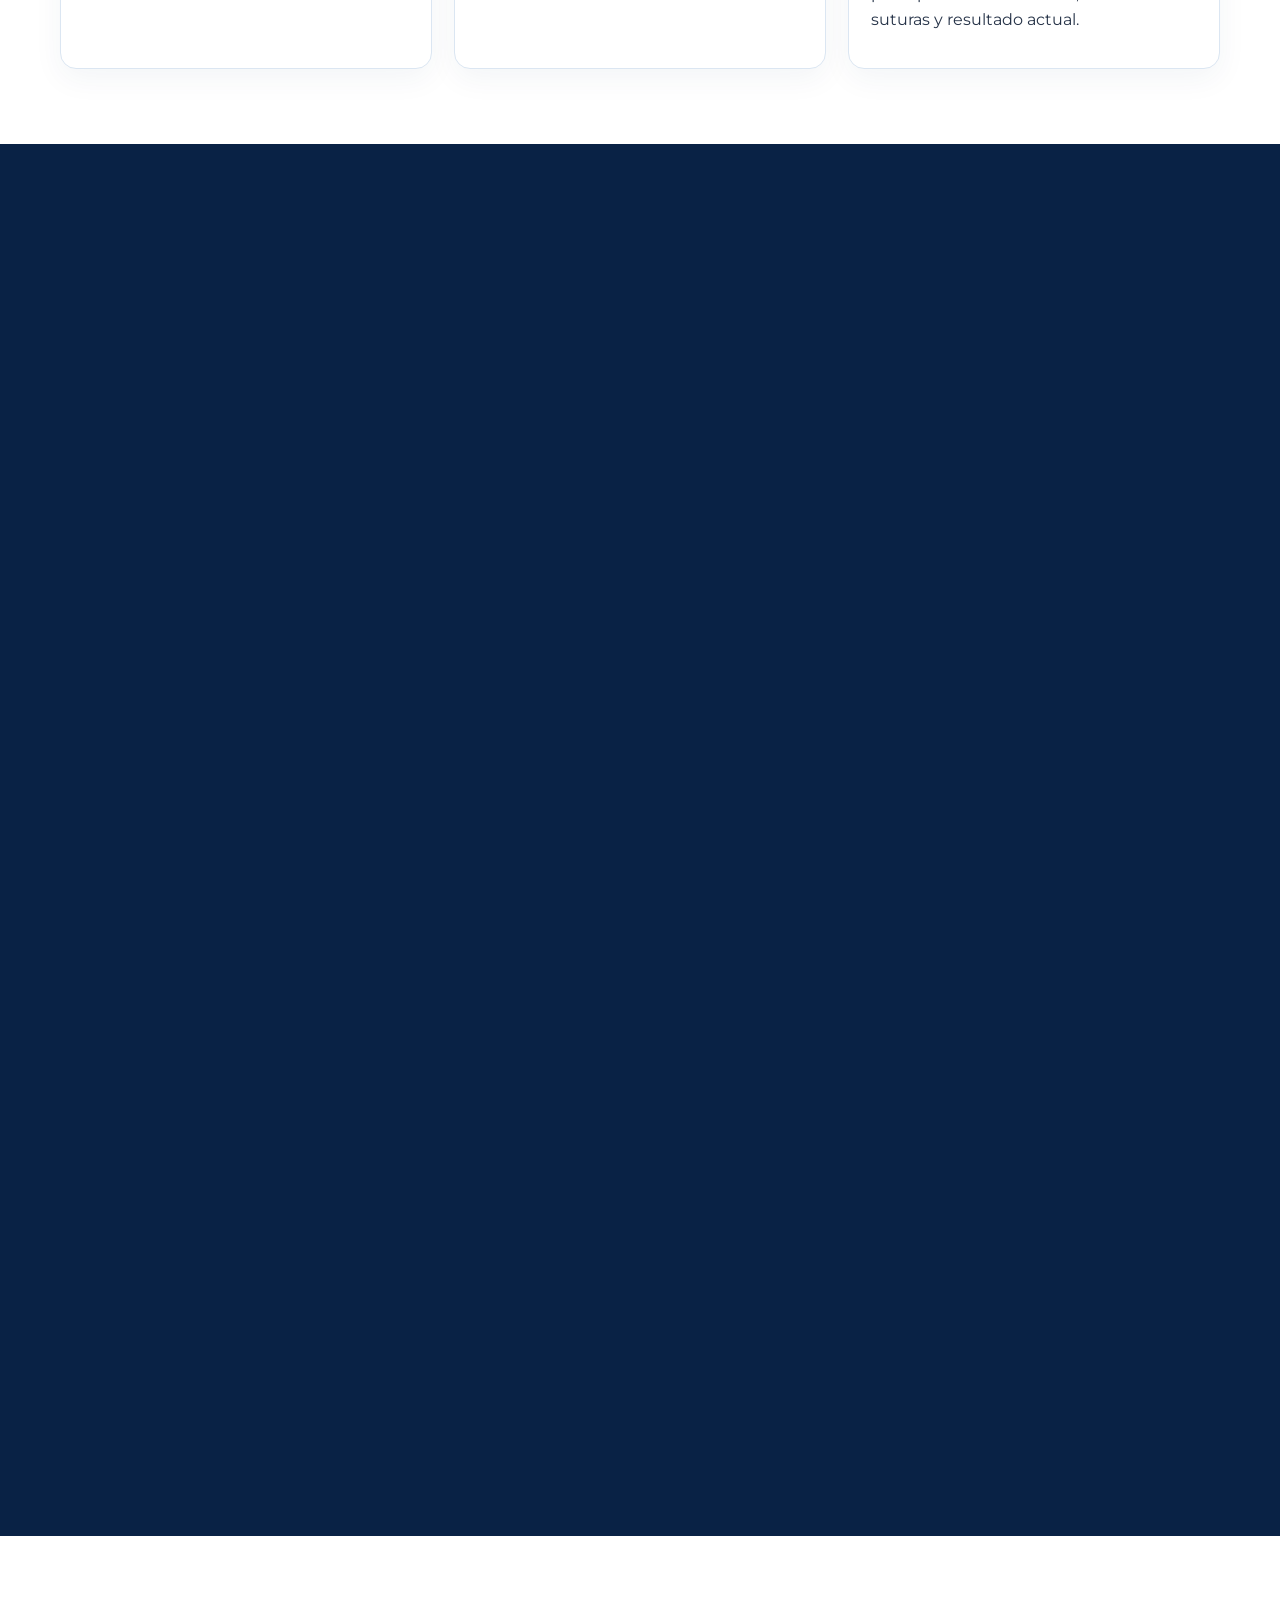
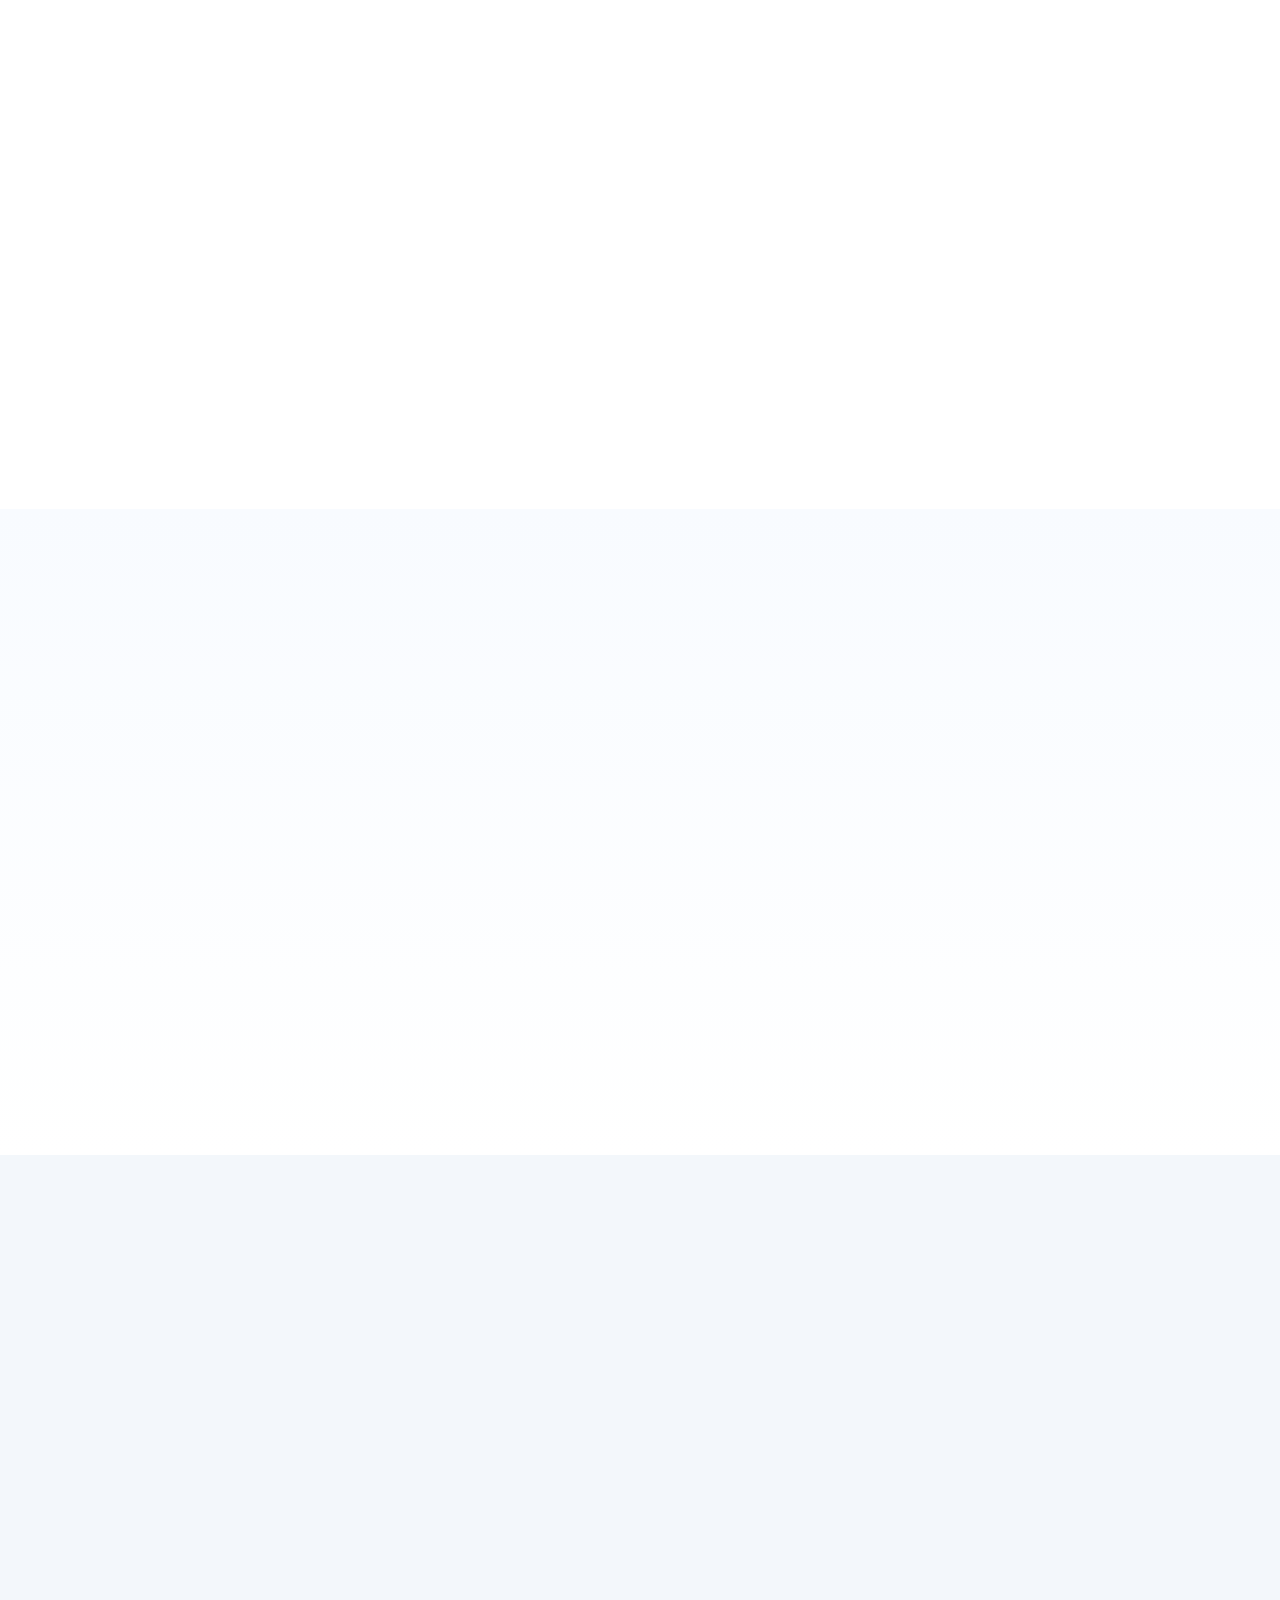
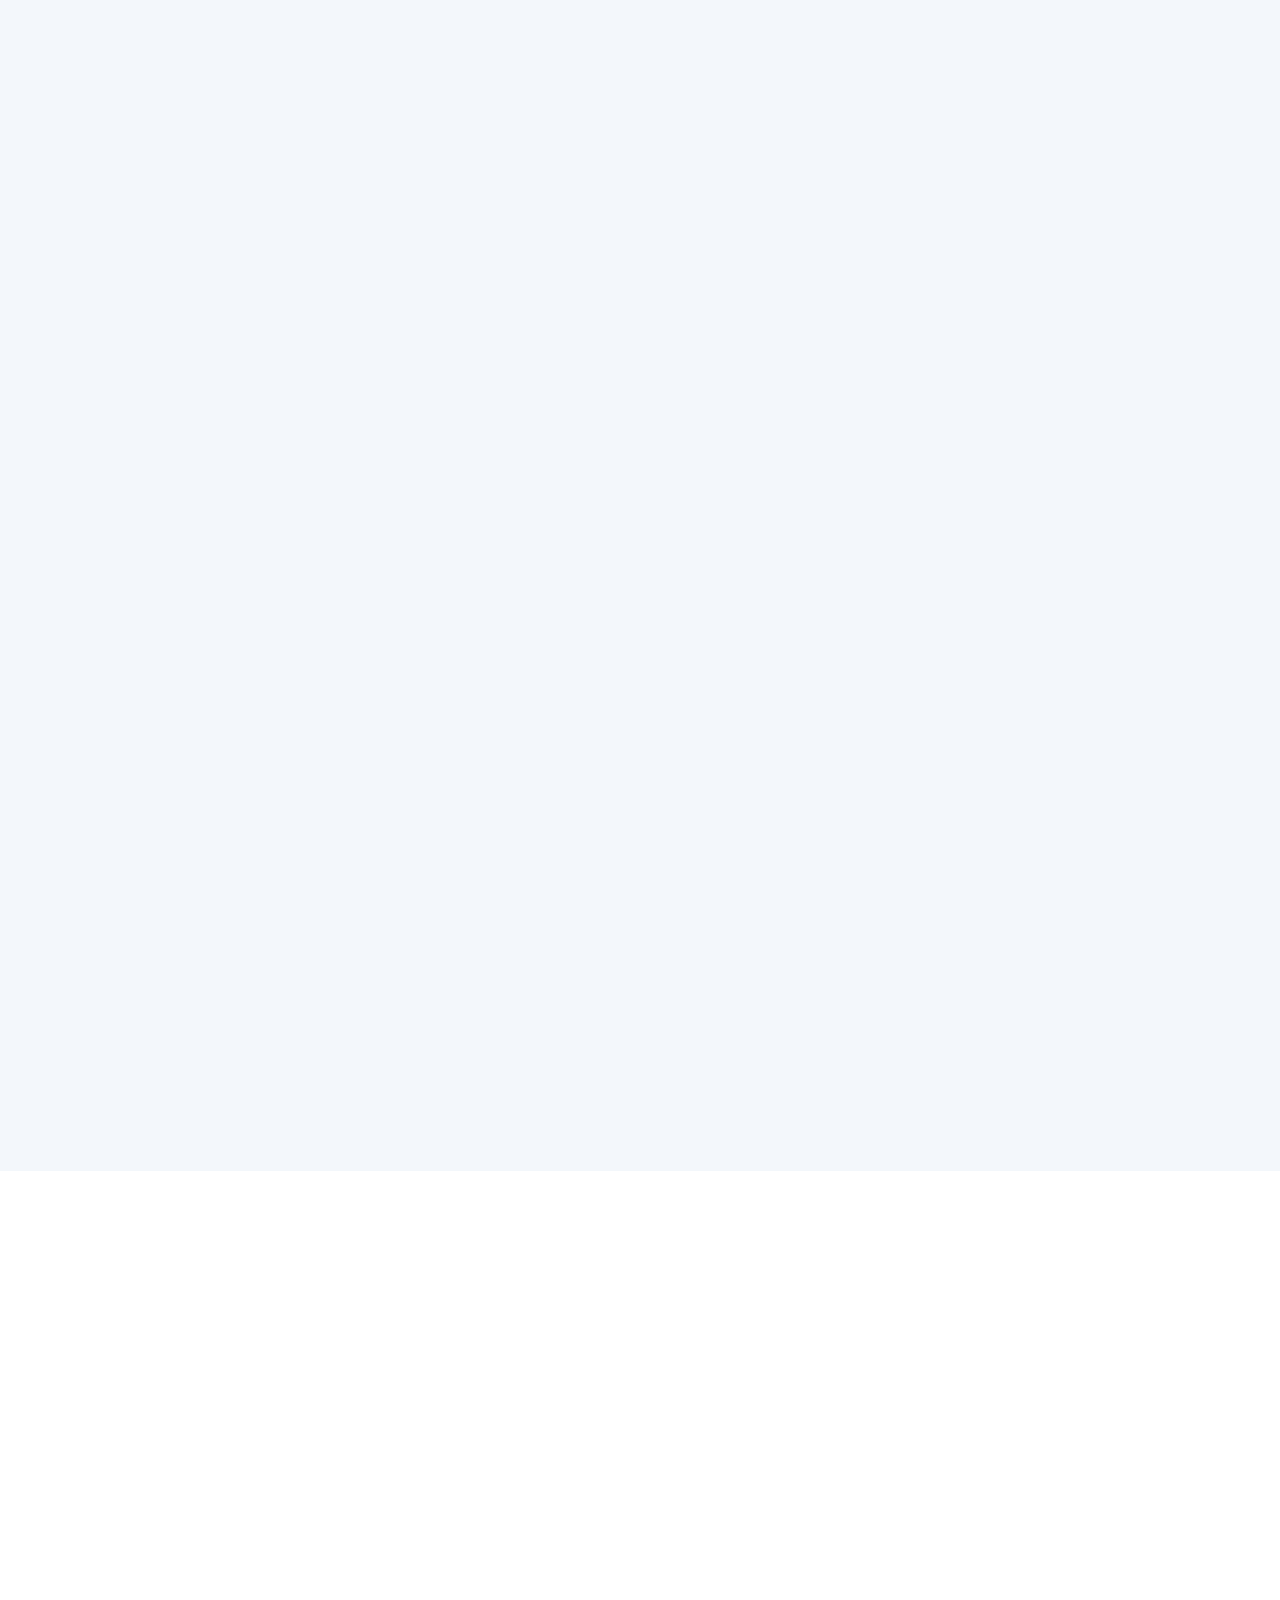
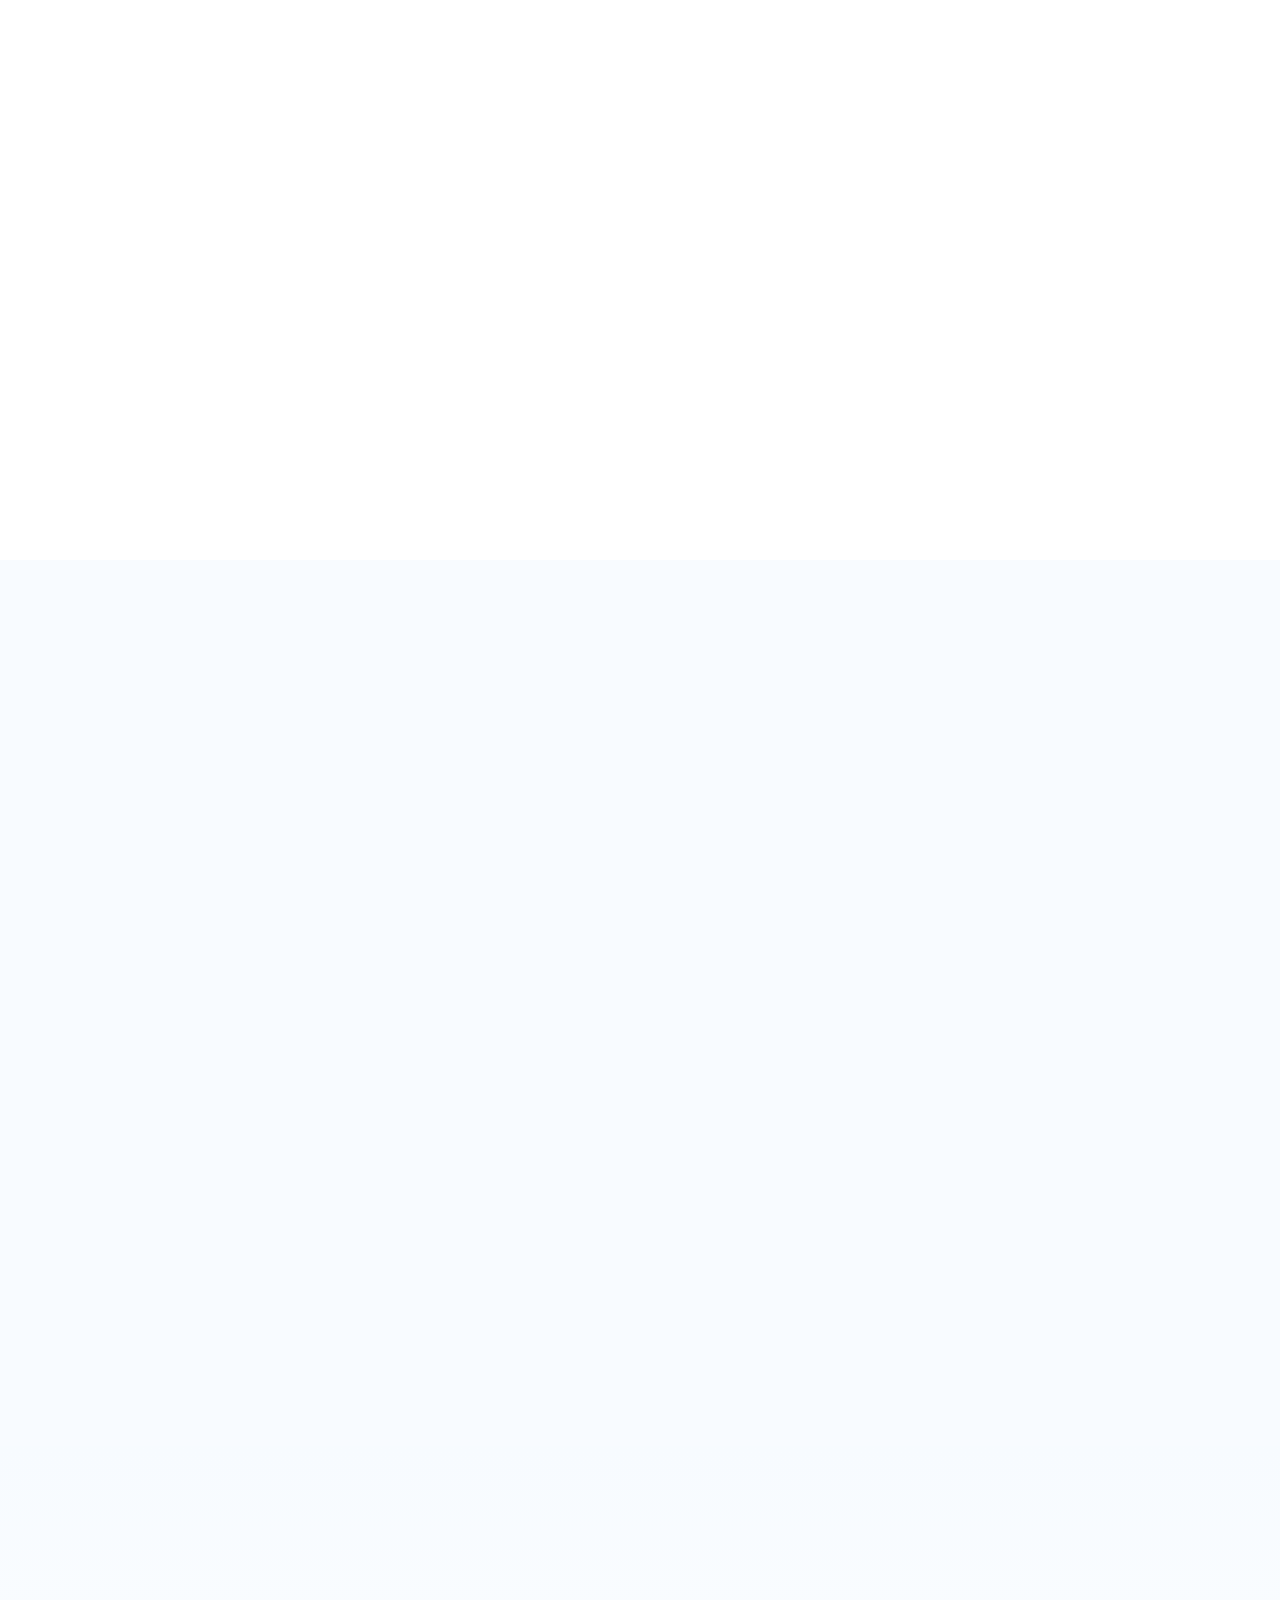
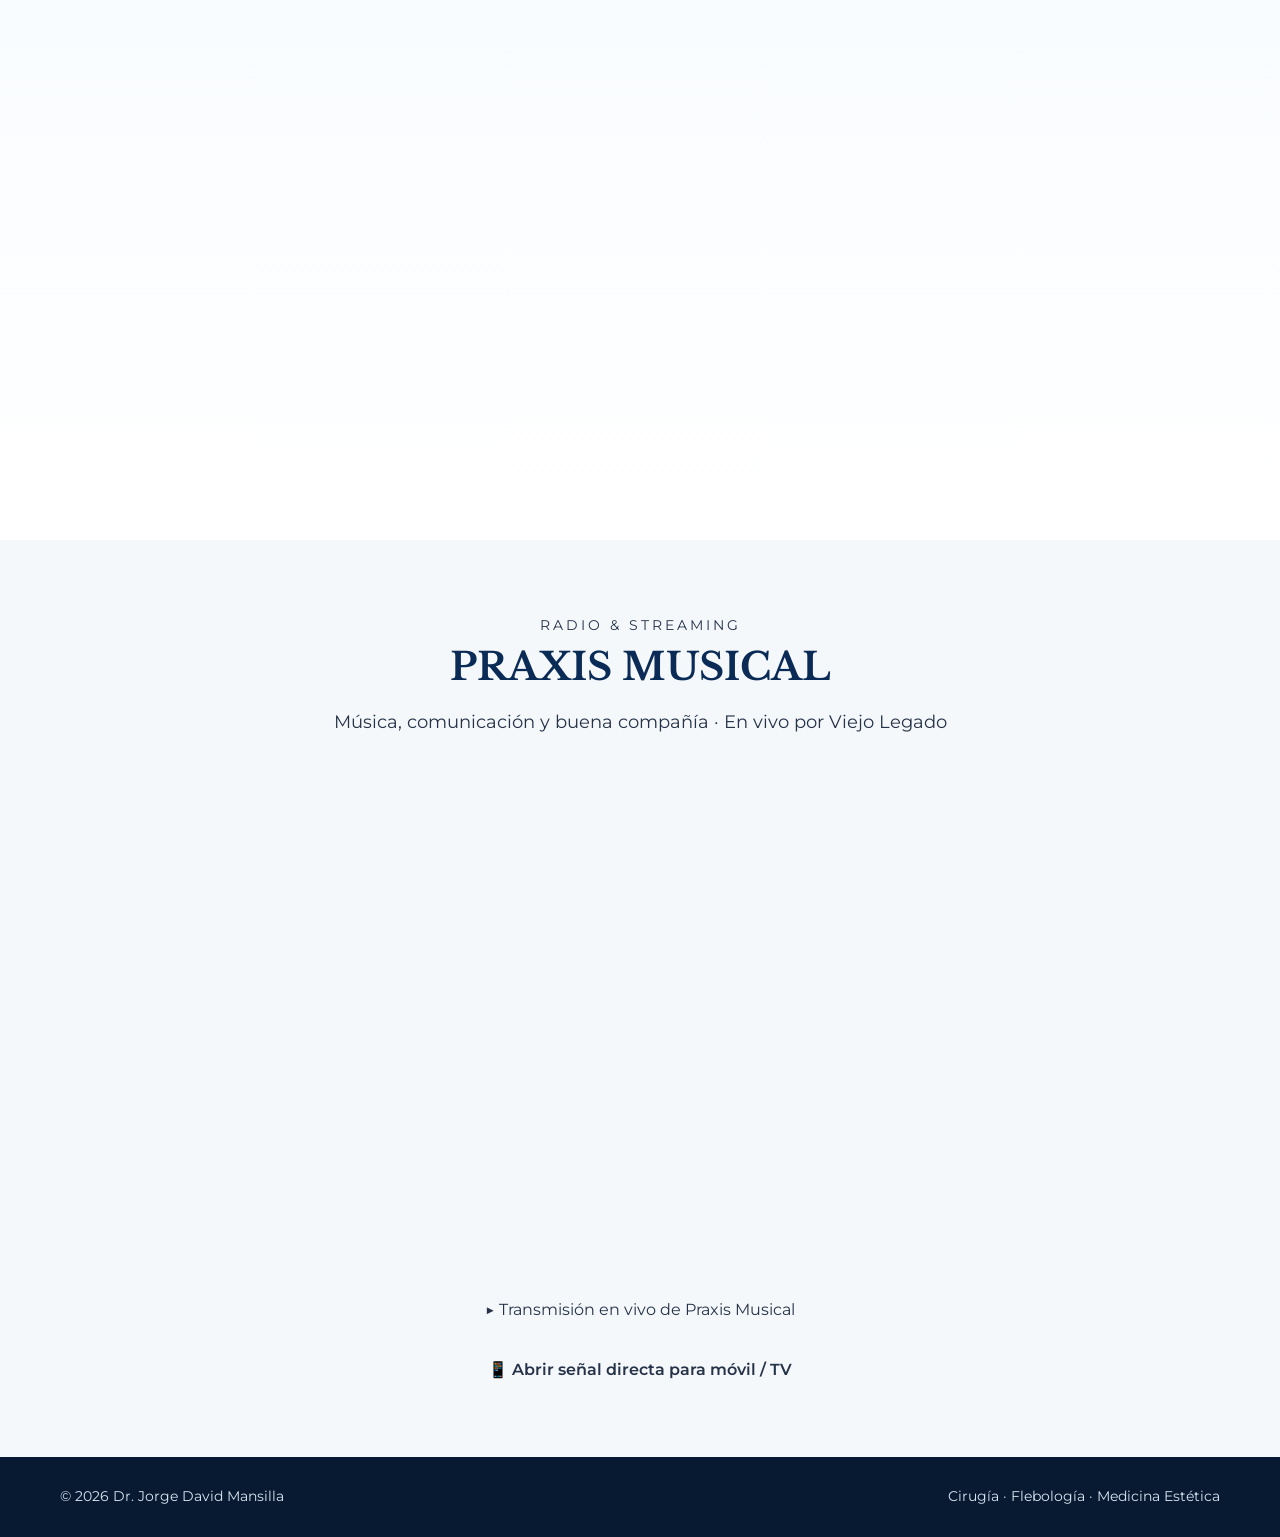
==== commit 50480e6d: "Update index.html" ====
--- a/index.html
+++ b/index.html
@@ -565,6 +565,46 @@
     </div>
   </div>
 </section>
+  <section id="praxis-musical" style="padding:60px 20px; background:#f5f8fb;">
+  <div class="container" style="max-width:1100px; margin:0 auto; text-align:center;">
+
+    <p style="font-size:14px; letter-spacing:3px; margin-bottom:8px;">
+      RADIO &amp; STREAMING
+    </p>
+
+    <h2 style="font-size:38px; margin:0 0 10px;">
+      PRAXIS MUSICAL
+    </h2>
+
+    <p style="font-size:18px; margin-bottom:28px;">
+      Música, comunicación y buena compañía · En vivo por Viejo Legado
+    </p>
+
+    <div style="position:relative; width:100%; max-width:900px; margin:0 auto 25px;
+                aspect-ratio:16/9; overflow:hidden; border-radius:16px;">
+      <iframe
+        src="https://ohradio.net:2020/VideoPlayer/praxismusical?autoplay=1"
+        title="Praxis Musical en vivo"
+        allow="autoplay; fullscreen"
+        allowfullscreen
+        style="width:100%; height:100%; border:0;">
+      </iframe>
+    </div>
+
+    <p style="margin:20px 0;">
+      ▶ Transmisión en vivo de Praxis Musical
+    </p>
+
+    <a href="https://ohradio.net:19360/praxismusical/praxismusical.m3u8"
+       target="_blank"
+       rel="noopener"
+       style="display:inline-block; padding:14px 24px; border-radius:8px;
+              text-decoration:none; font-weight:600;">
+      📱 Abrir señal directa para móvil / TV
+    </a>
+
+  </div>
+</section>
 </main>
 
 <a class="whatsapp-float" href="https://wa.me/543447625271" target="_blank" rel="noopener" aria-label="WhatsApp">WhatsApp</a>
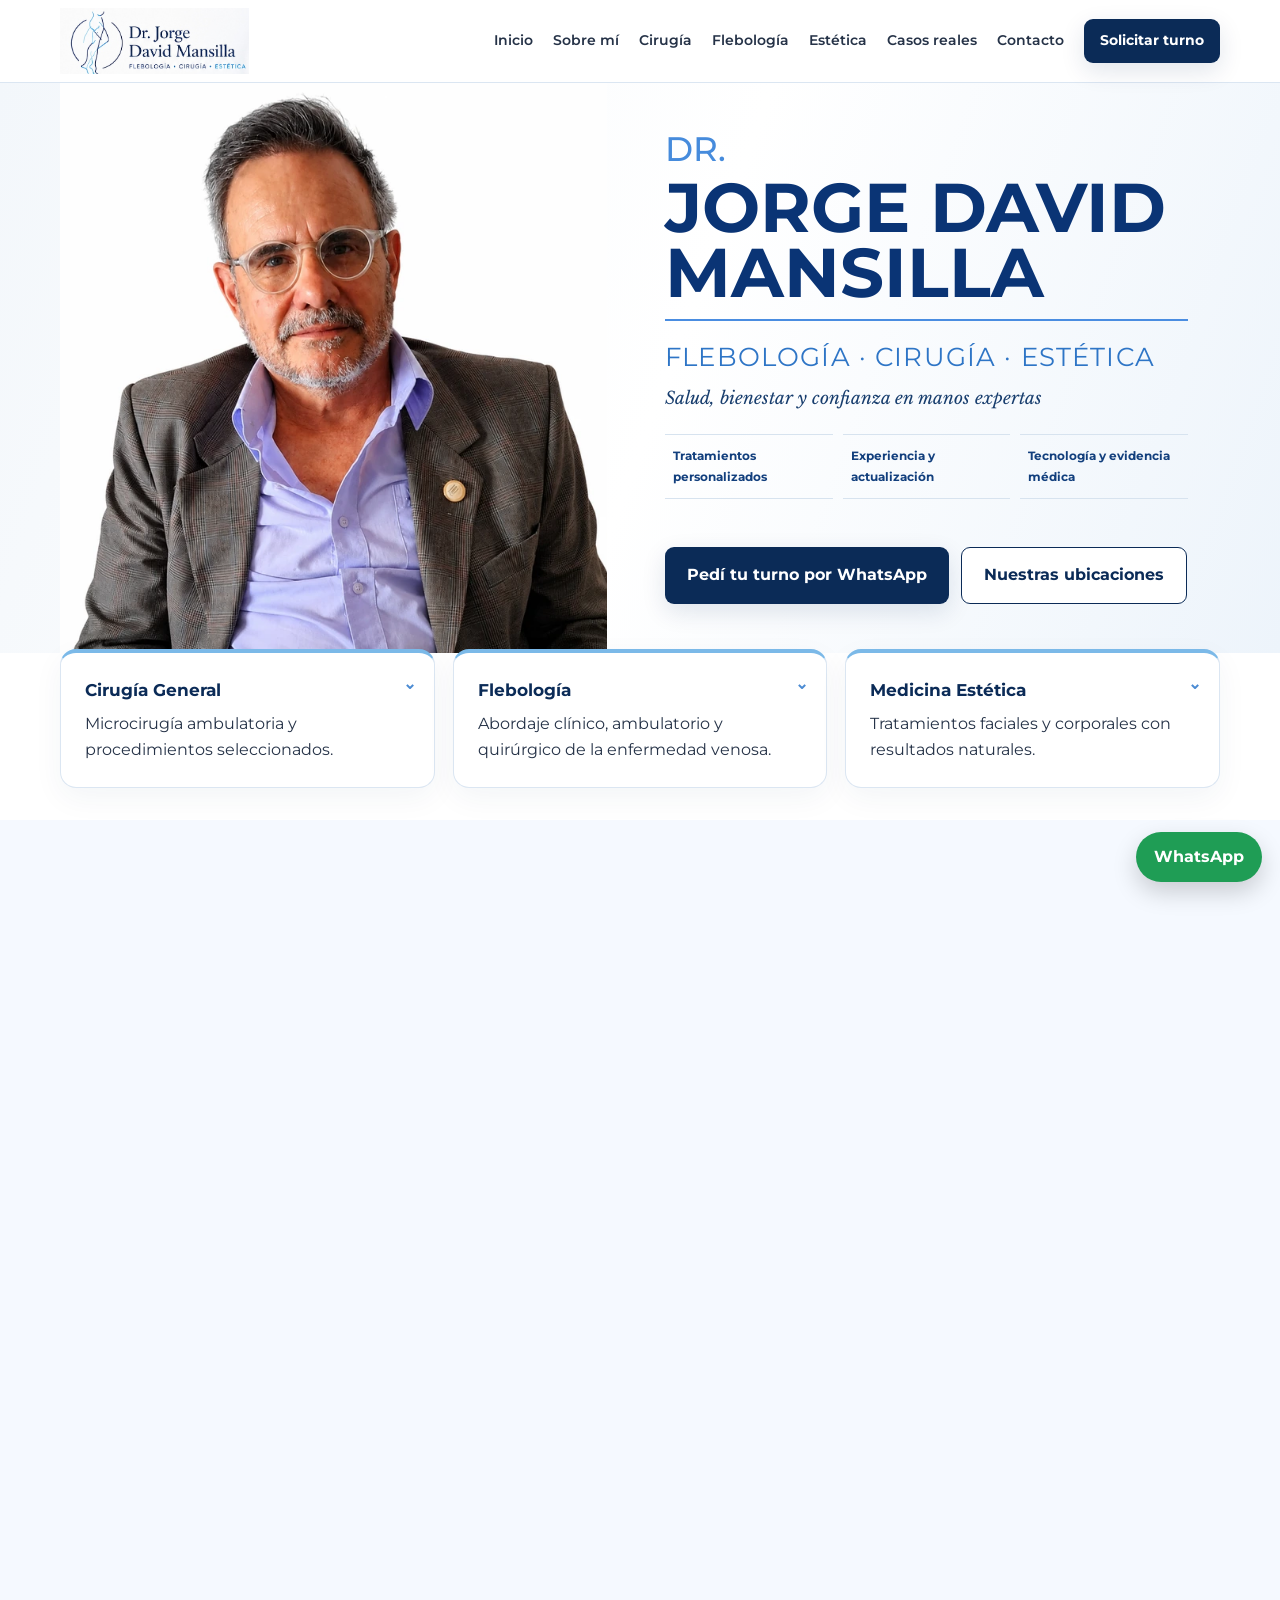
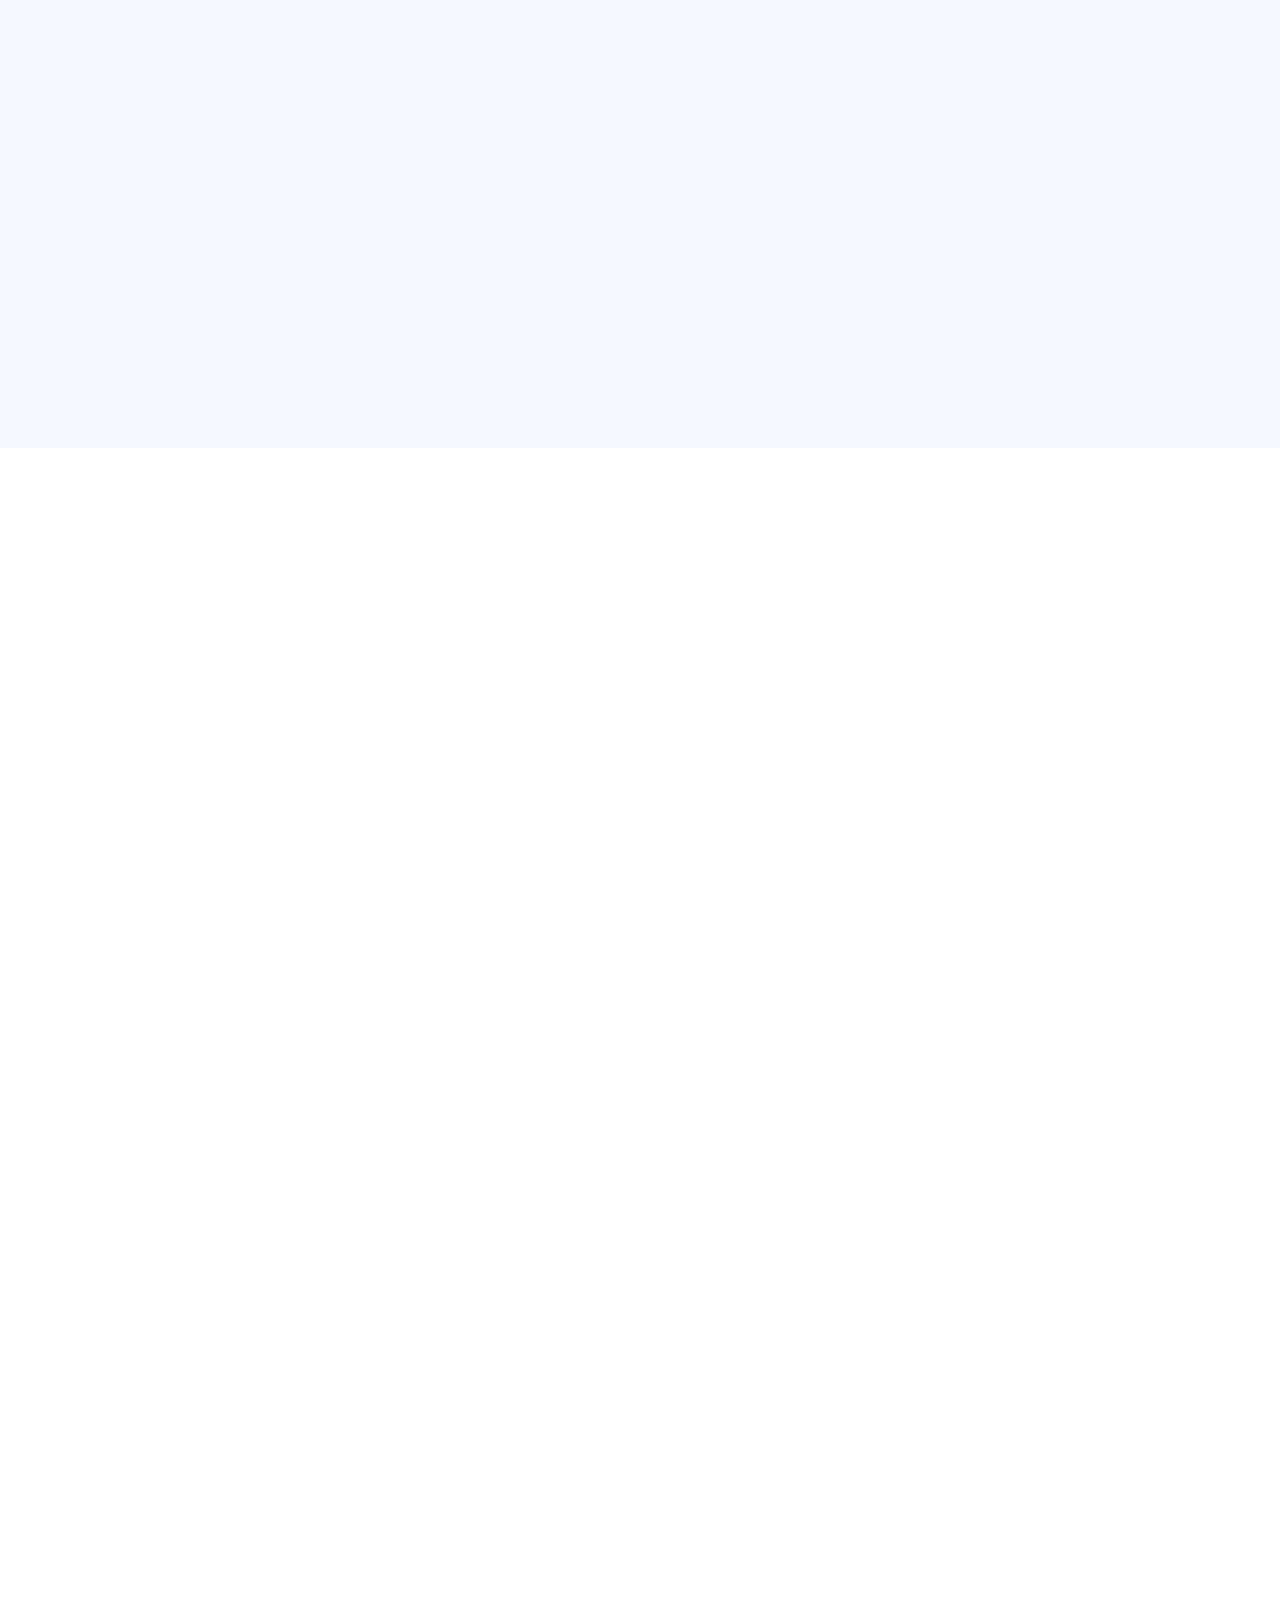
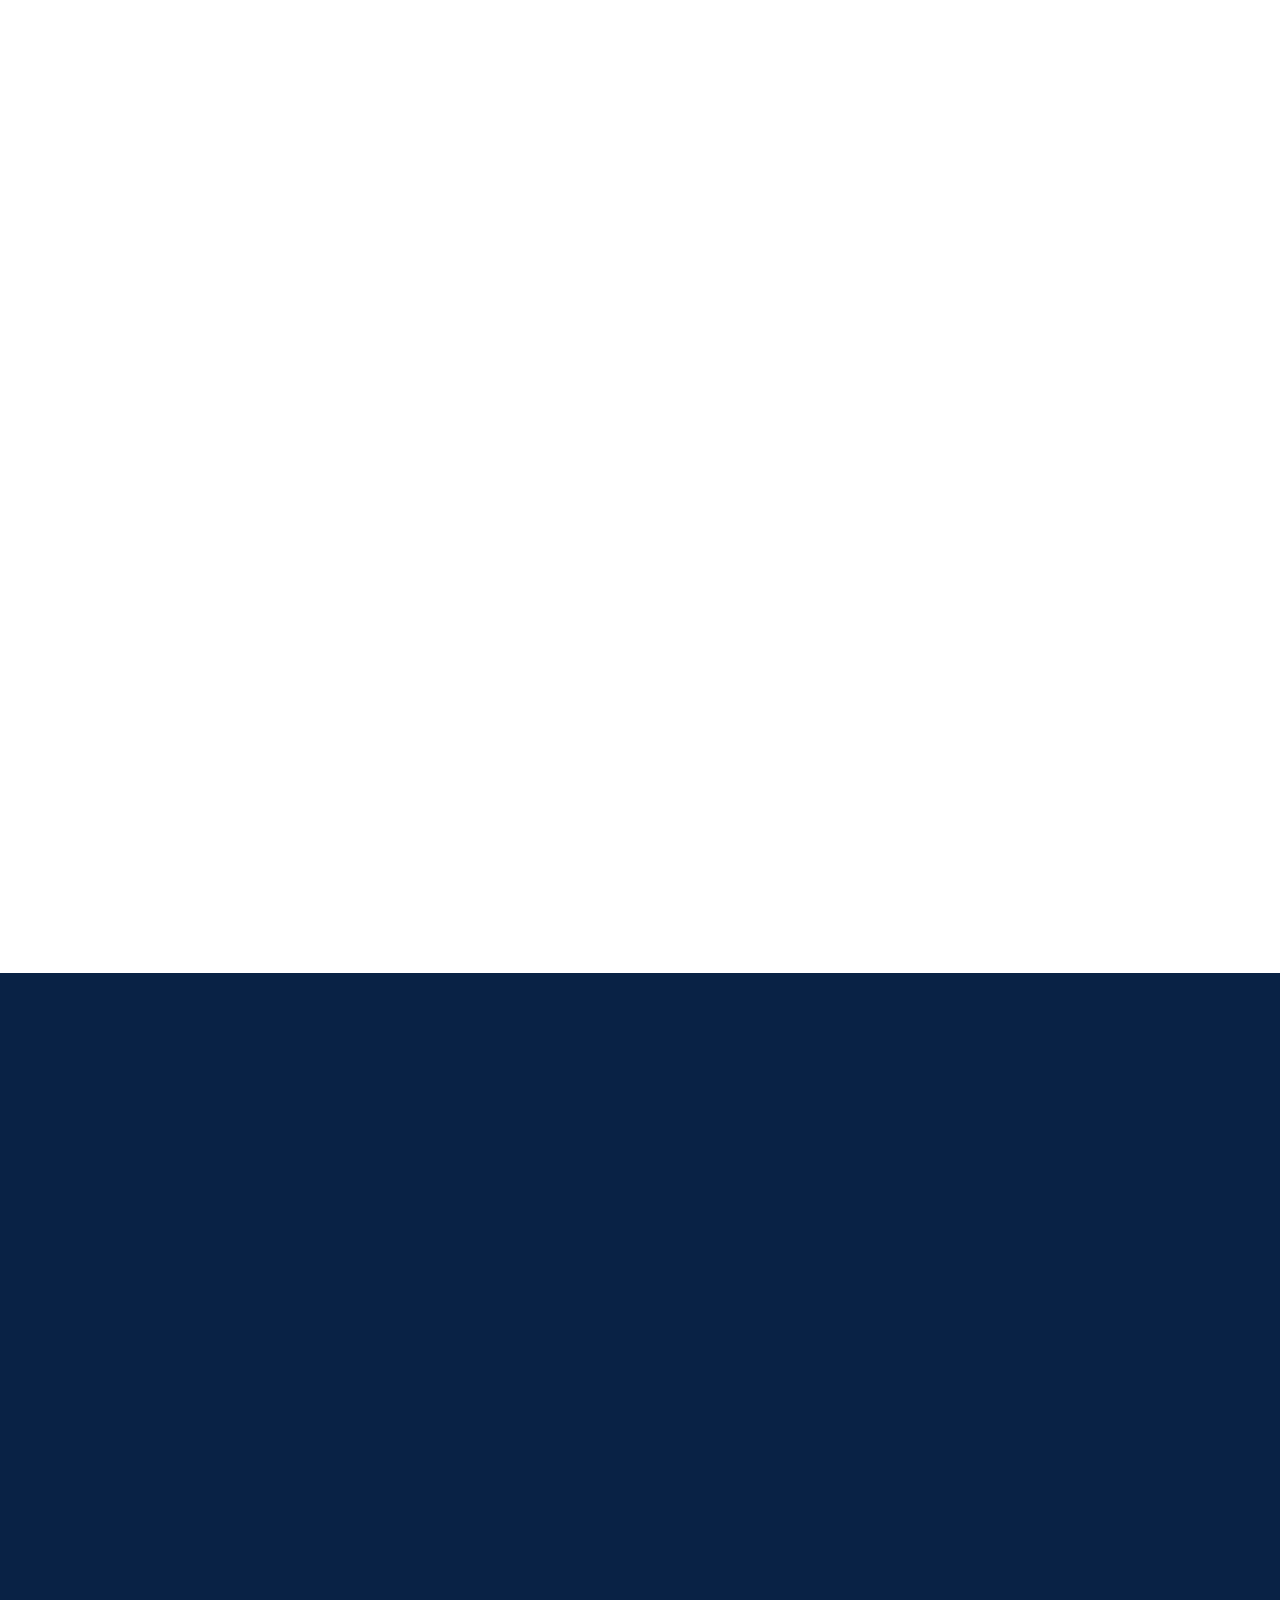
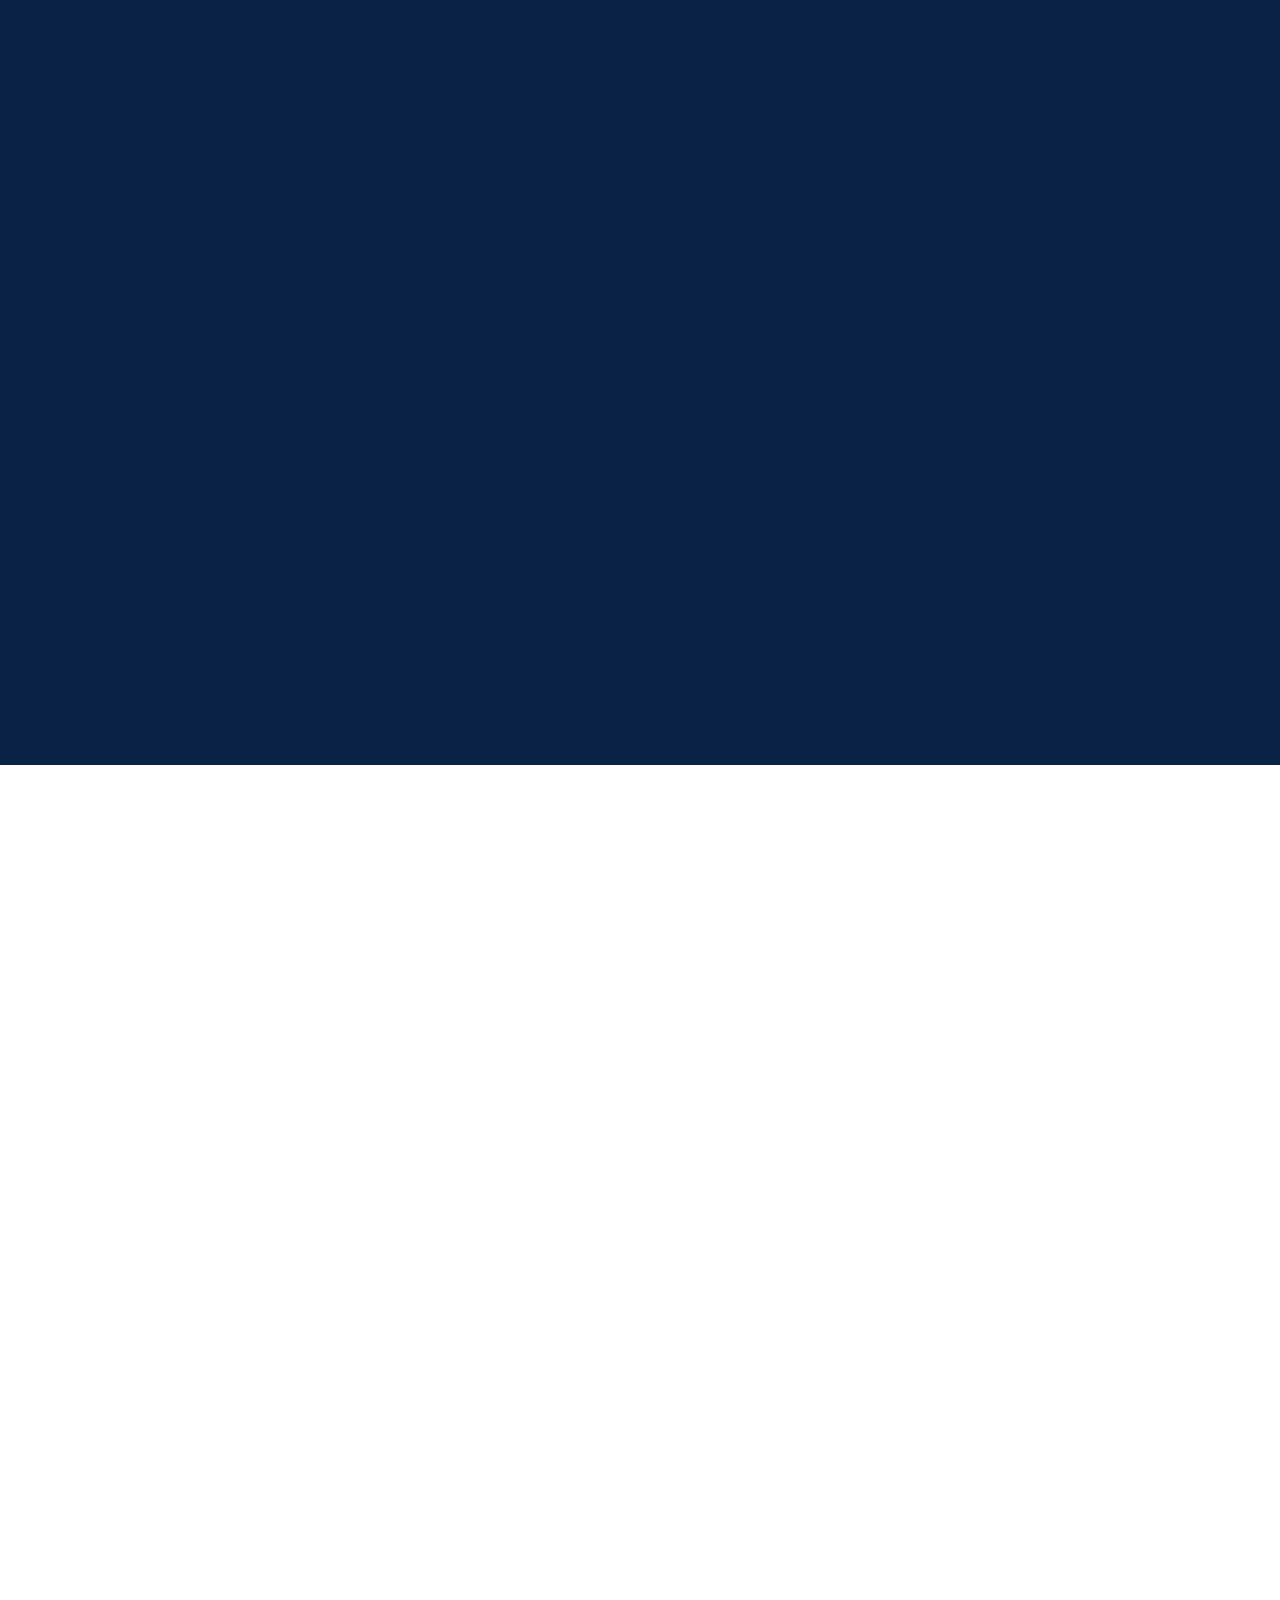
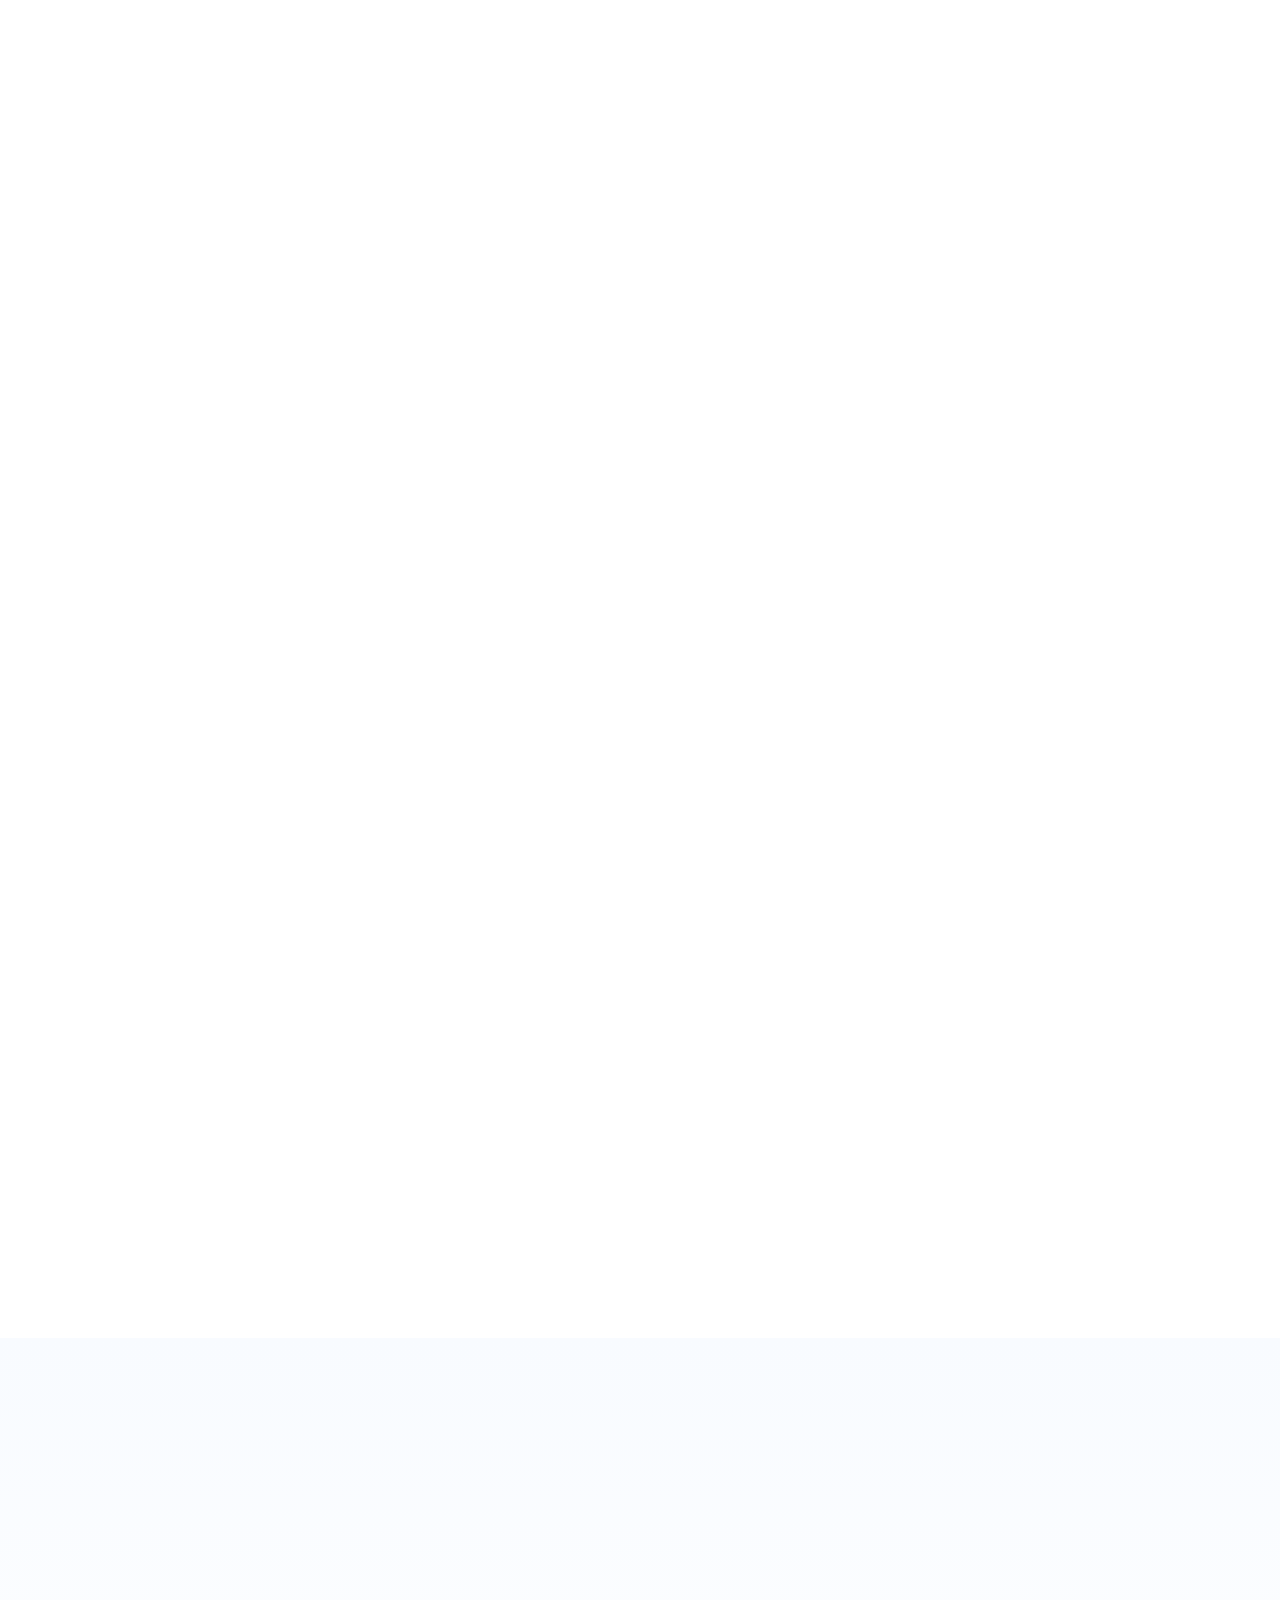
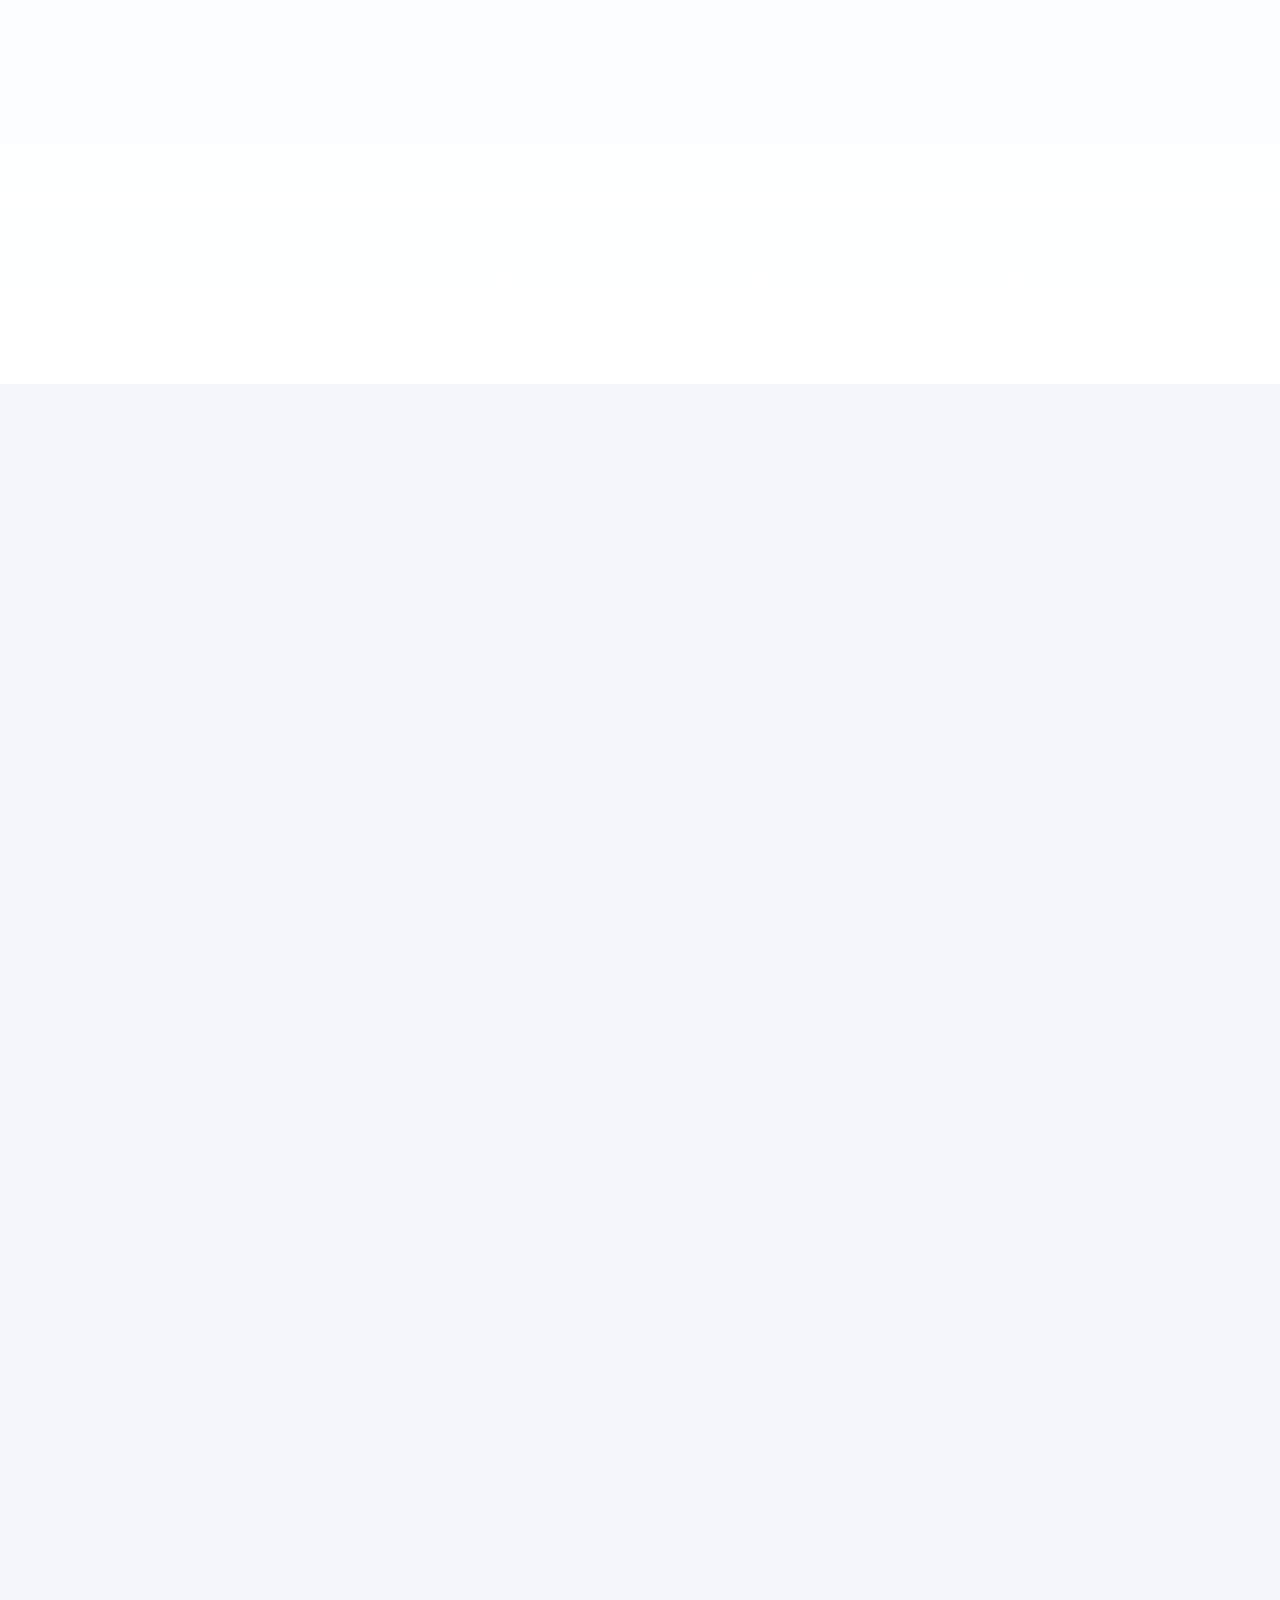
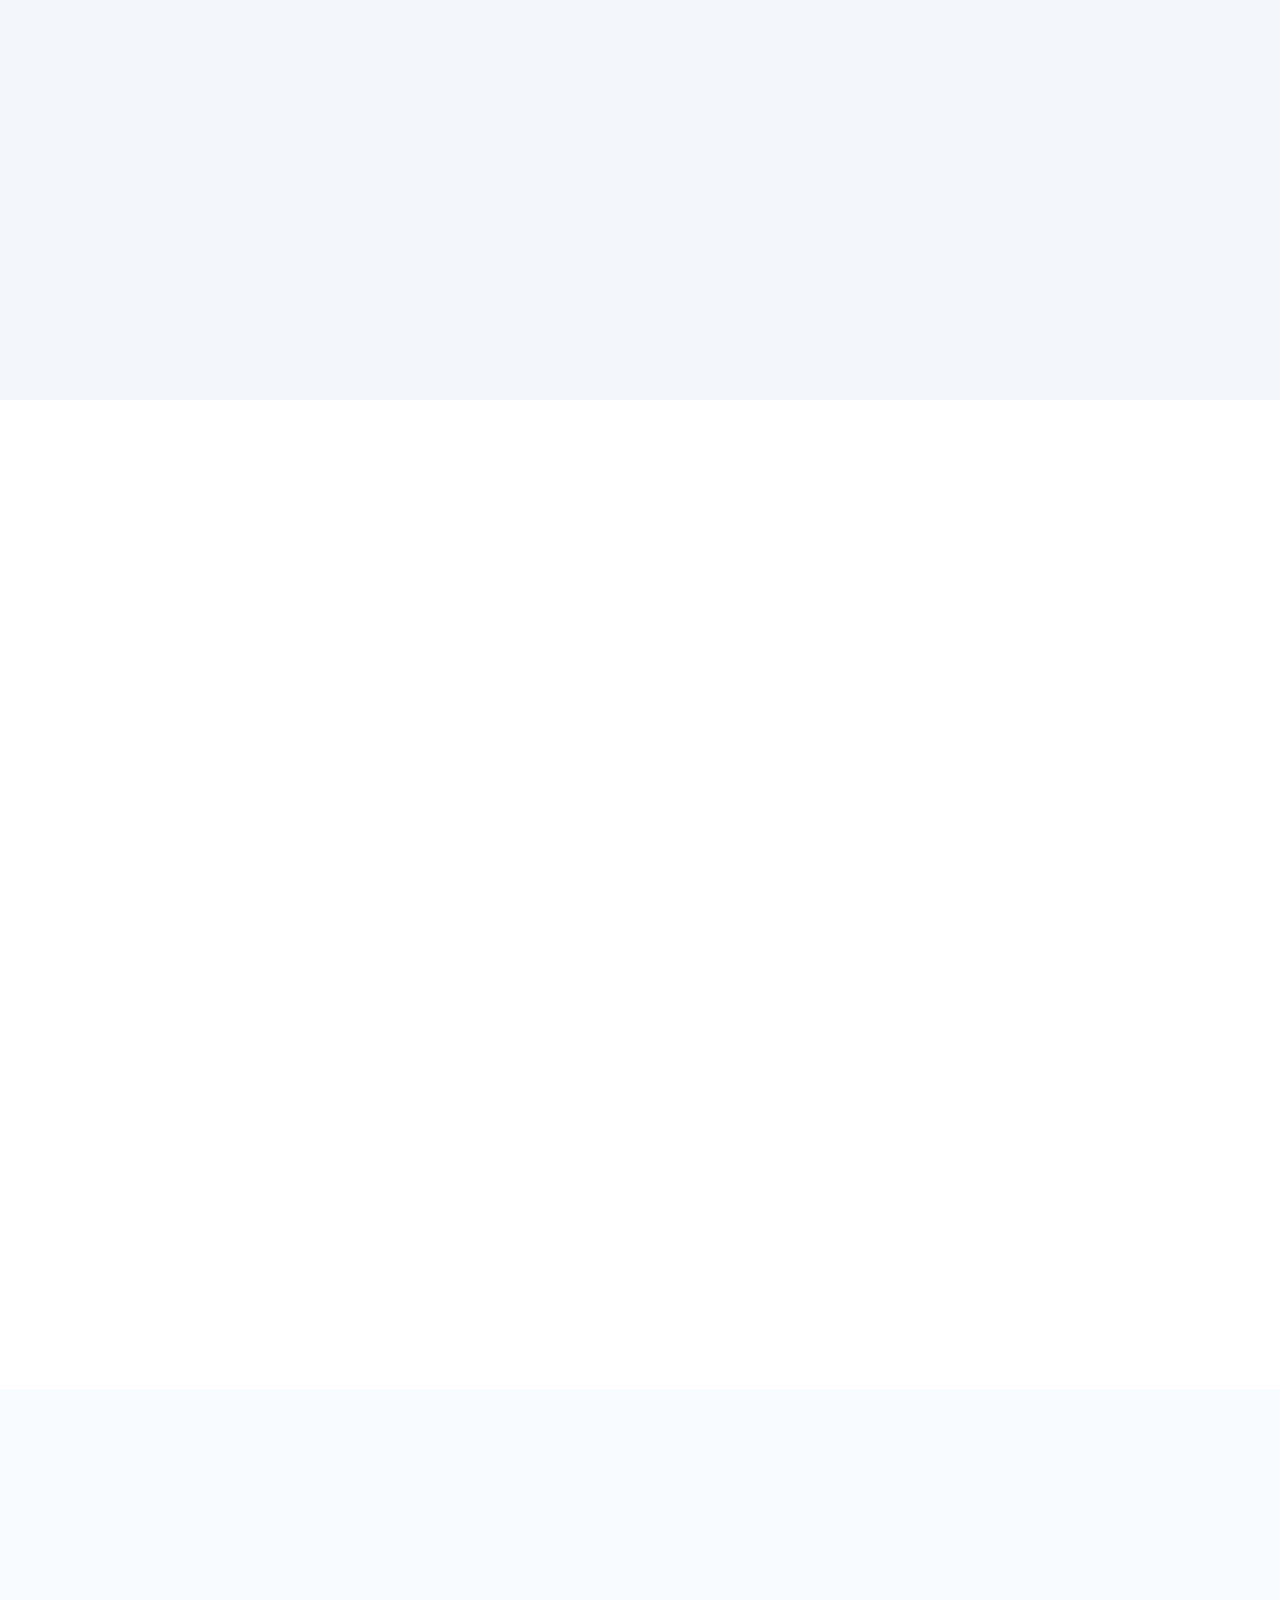
==== commit 92e01185: "Update index.html" ====
--- a/index.html
+++ b/index.html
@@ -576,18 +576,19 @@
       PRAXIS MUSICAL
     </h2>
 
-    <p style="font-size:18px; margin-bottom:28px;">
-      Música, comunicación y buena compañía · En vivo por Viejo Legado
-    </p>
-
+    
     <div style="position:relative; width:100%; max-width:900px; margin:0 auto 25px;
                 aspect-ratio:16/9; overflow:hidden; border-radius:16px;">
+      <img src="assets/portada de mi streaming.png"
+     alt="Praxis Musical"
+     style="position:absolute; inset:0; width:100%; height:100%; object-fit:cover; display:block; border-radius:16px;">
+
       <iframe
         src="https://ohradio.net:2020/VideoPlayer/praxismusical?autoplay=1"
         title="Praxis Musical en vivo"
         allow="autoplay; fullscreen"
         allowfullscreen
-        style="width:100%; height:100%; border:0;">
+        style="position:absolute; inset:0; width:100%; height:100%; border:0; z-index:2; background:transparent;">
       </iframe>
     </div>
 
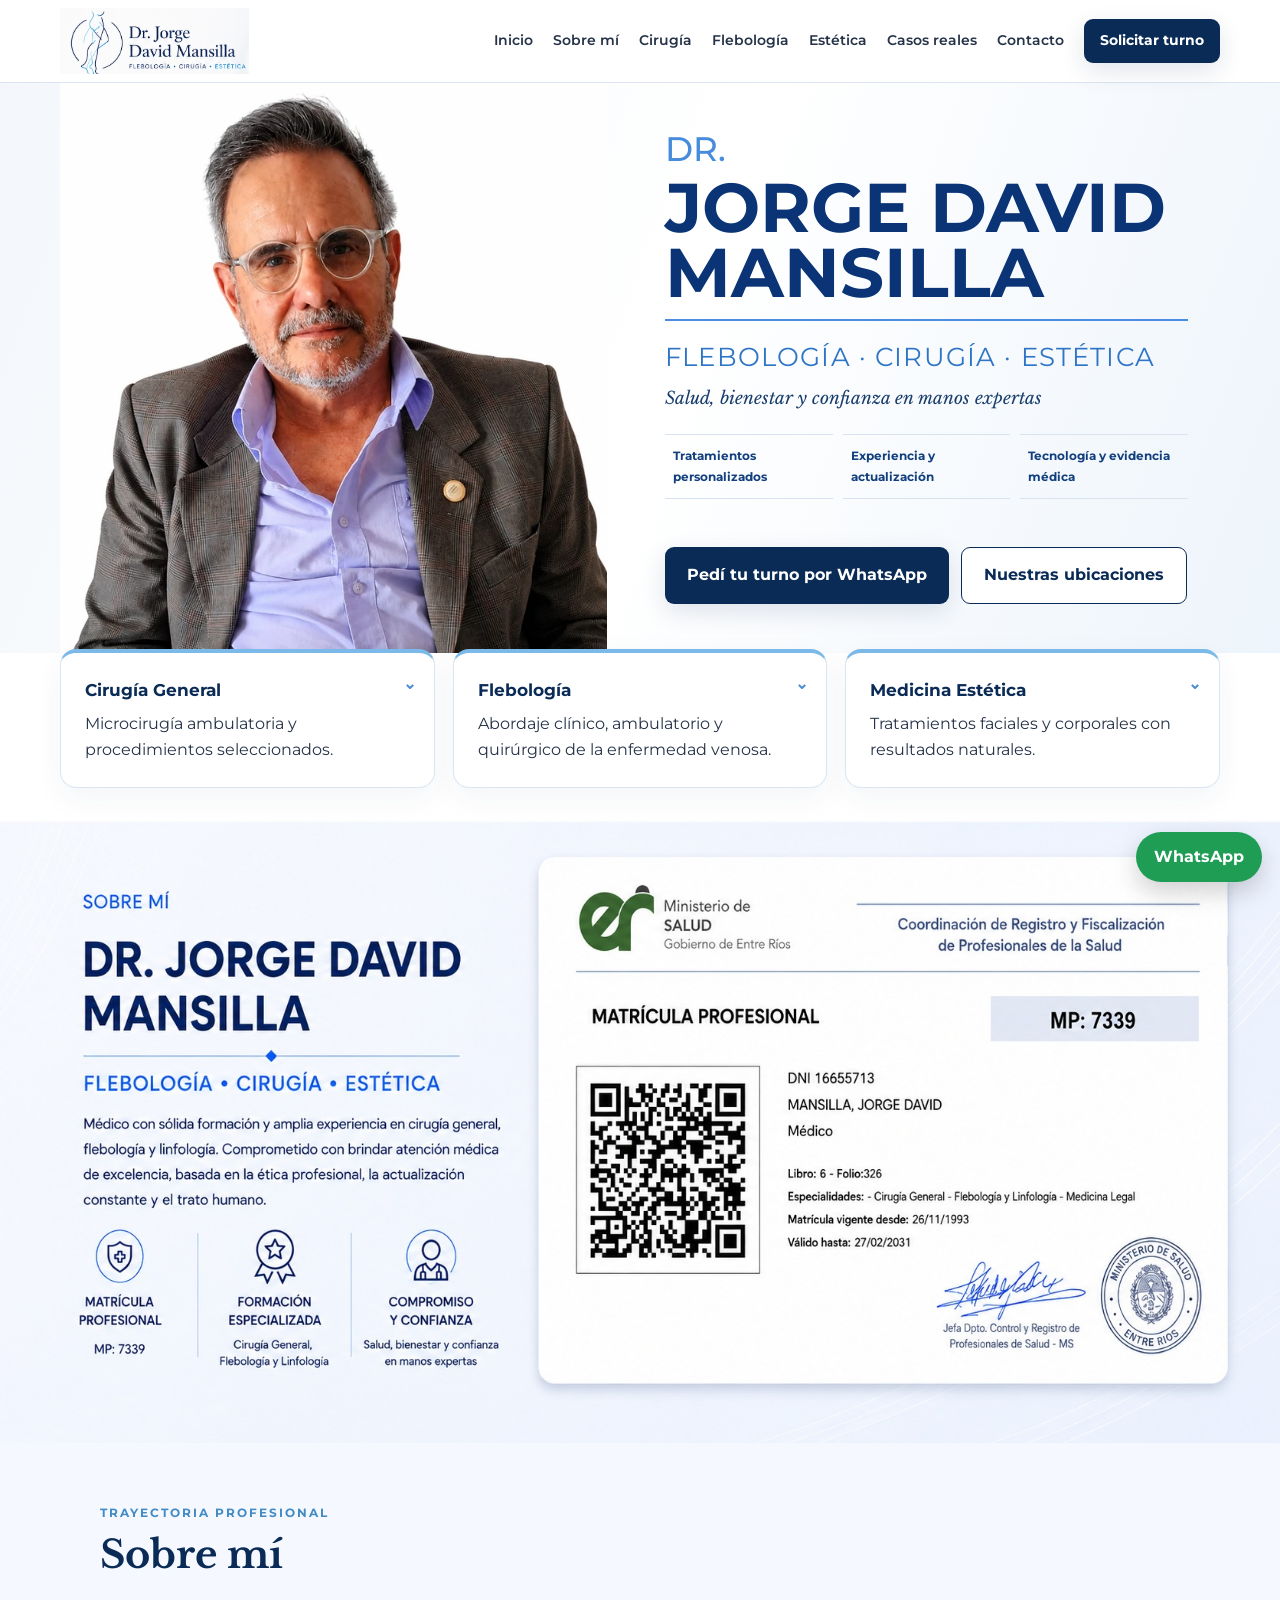
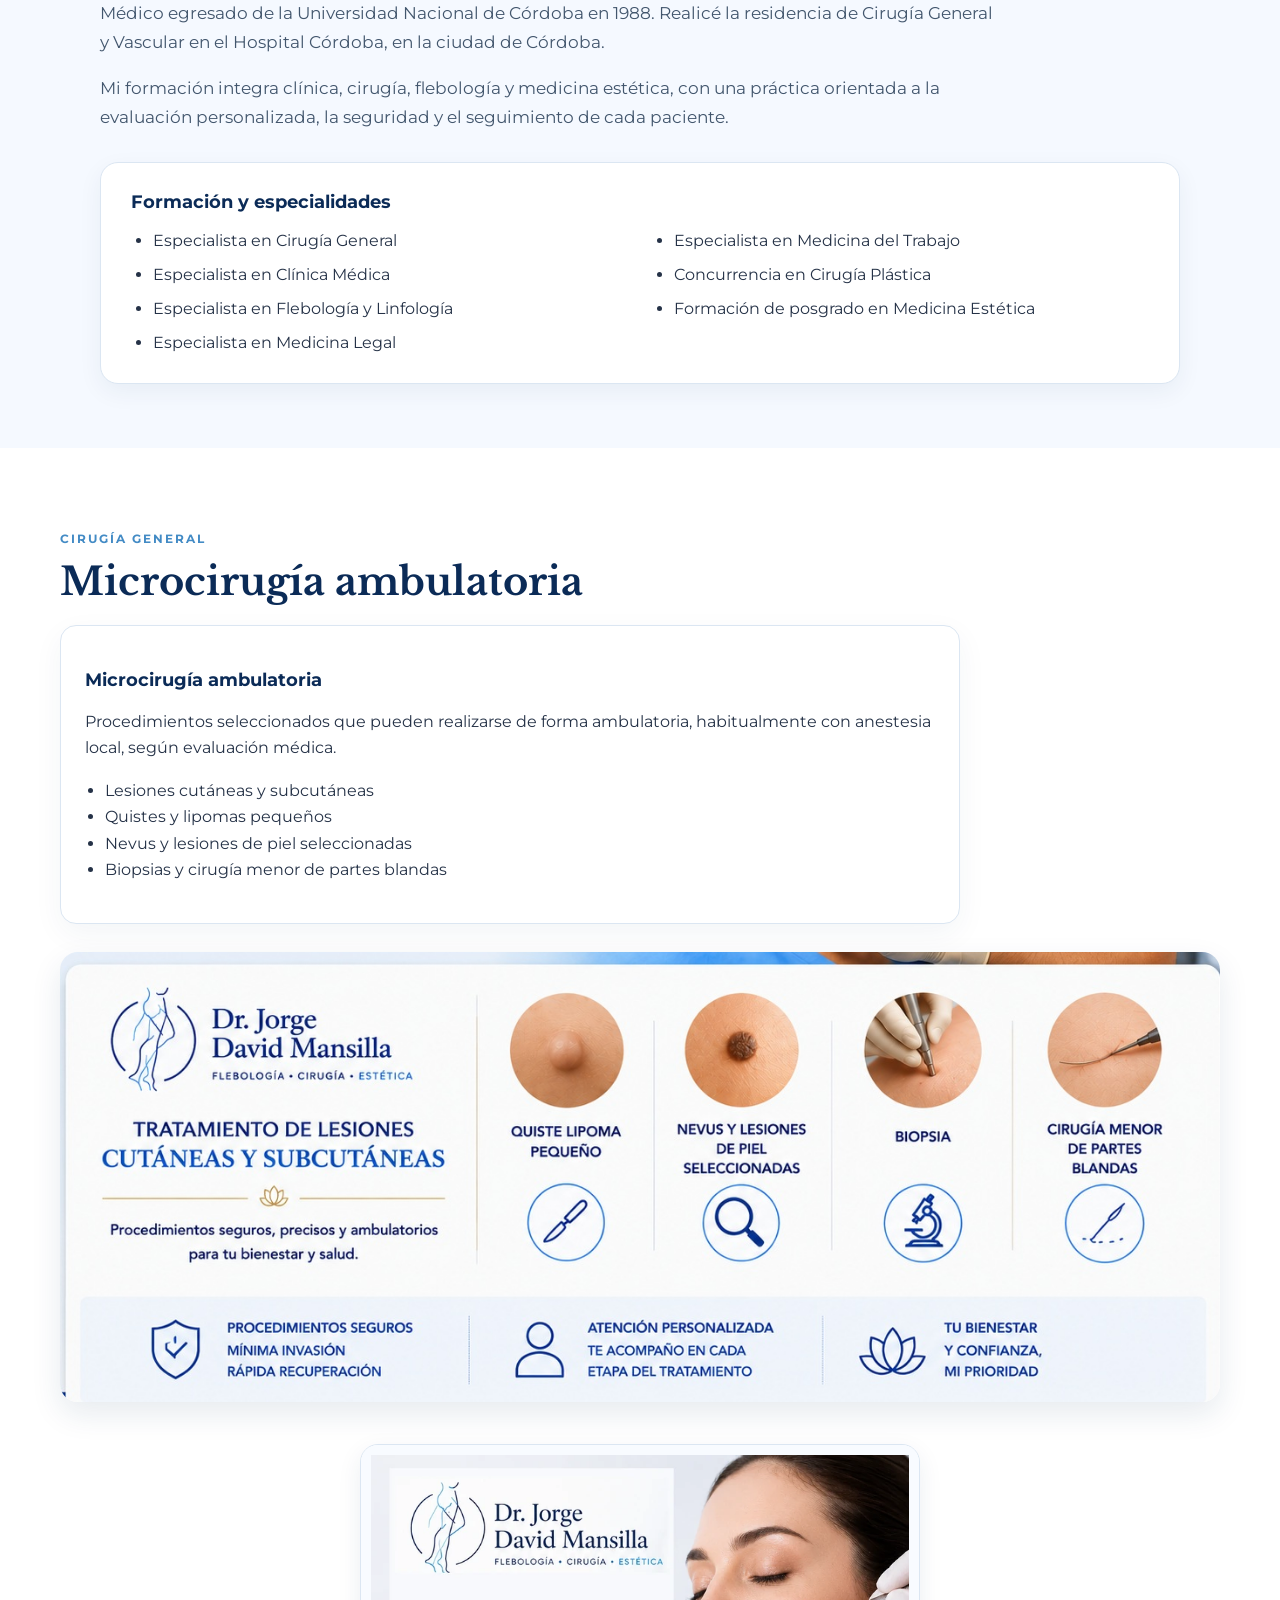
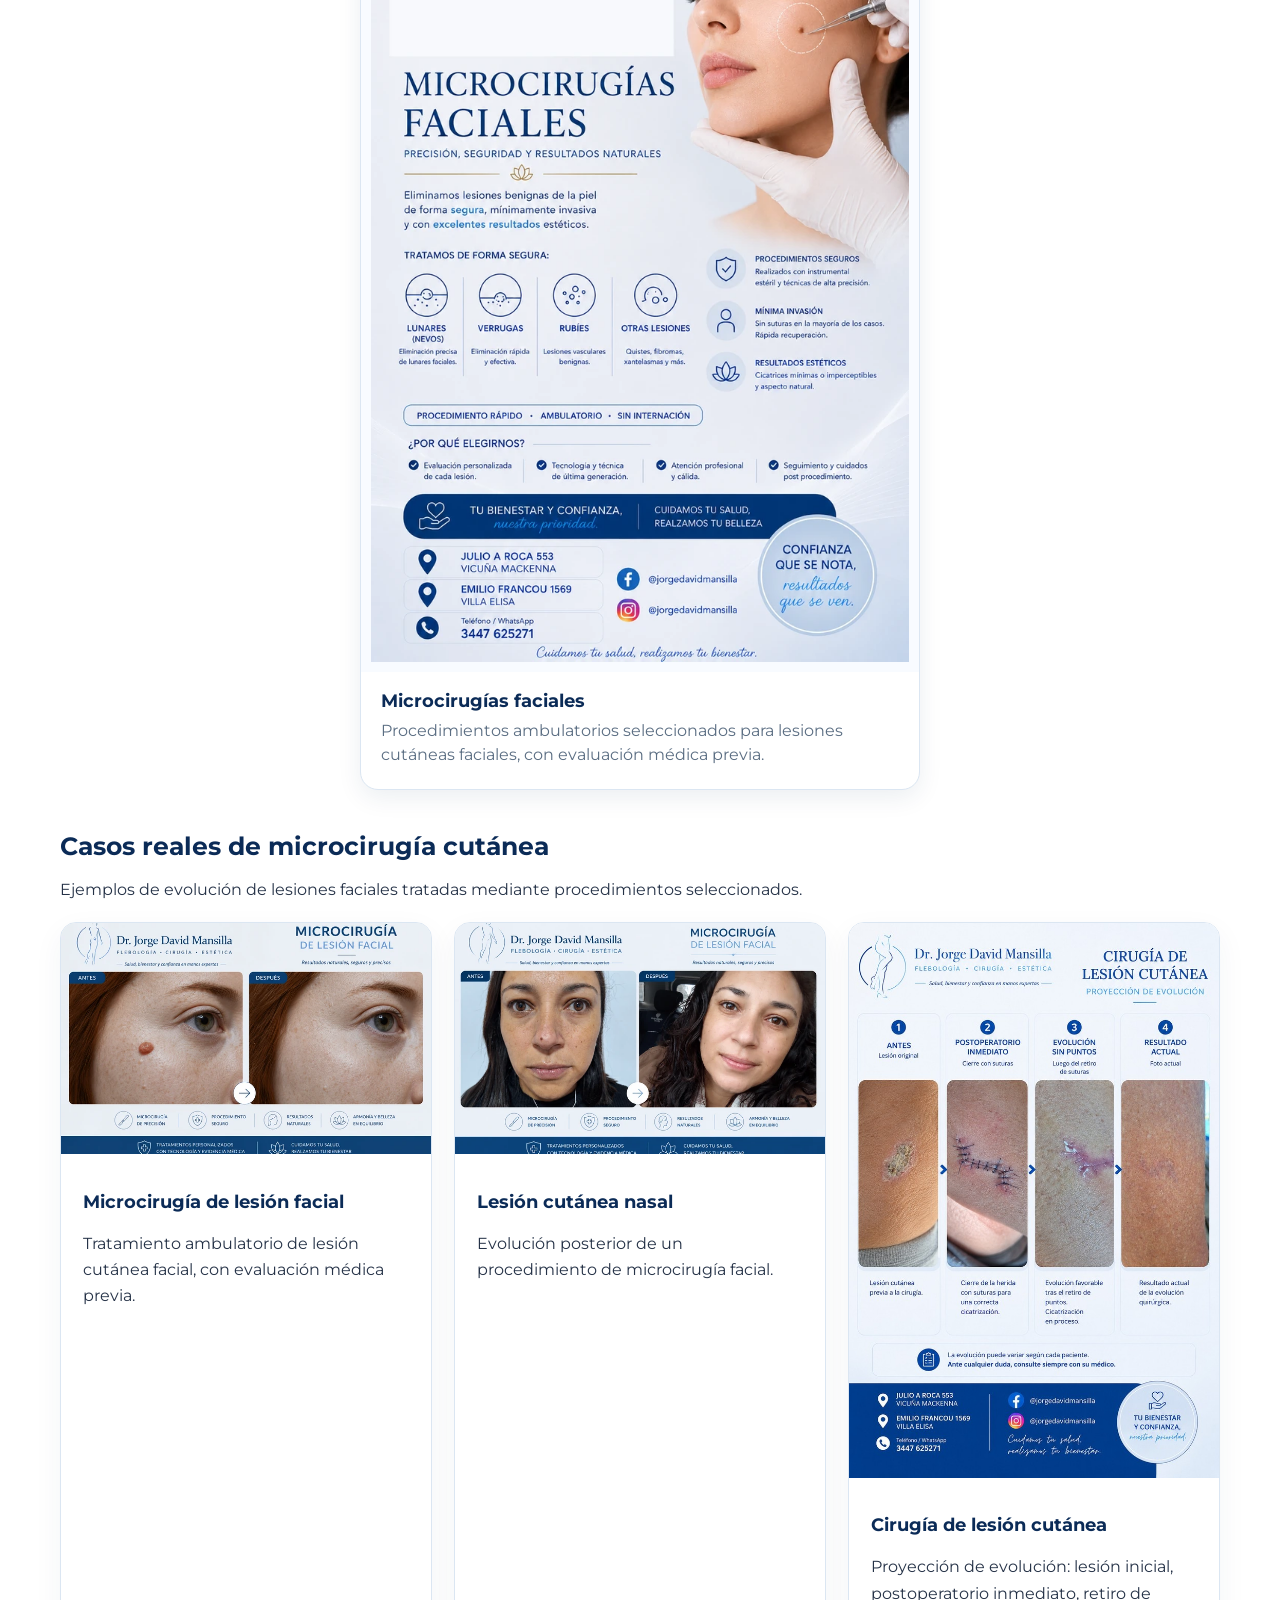
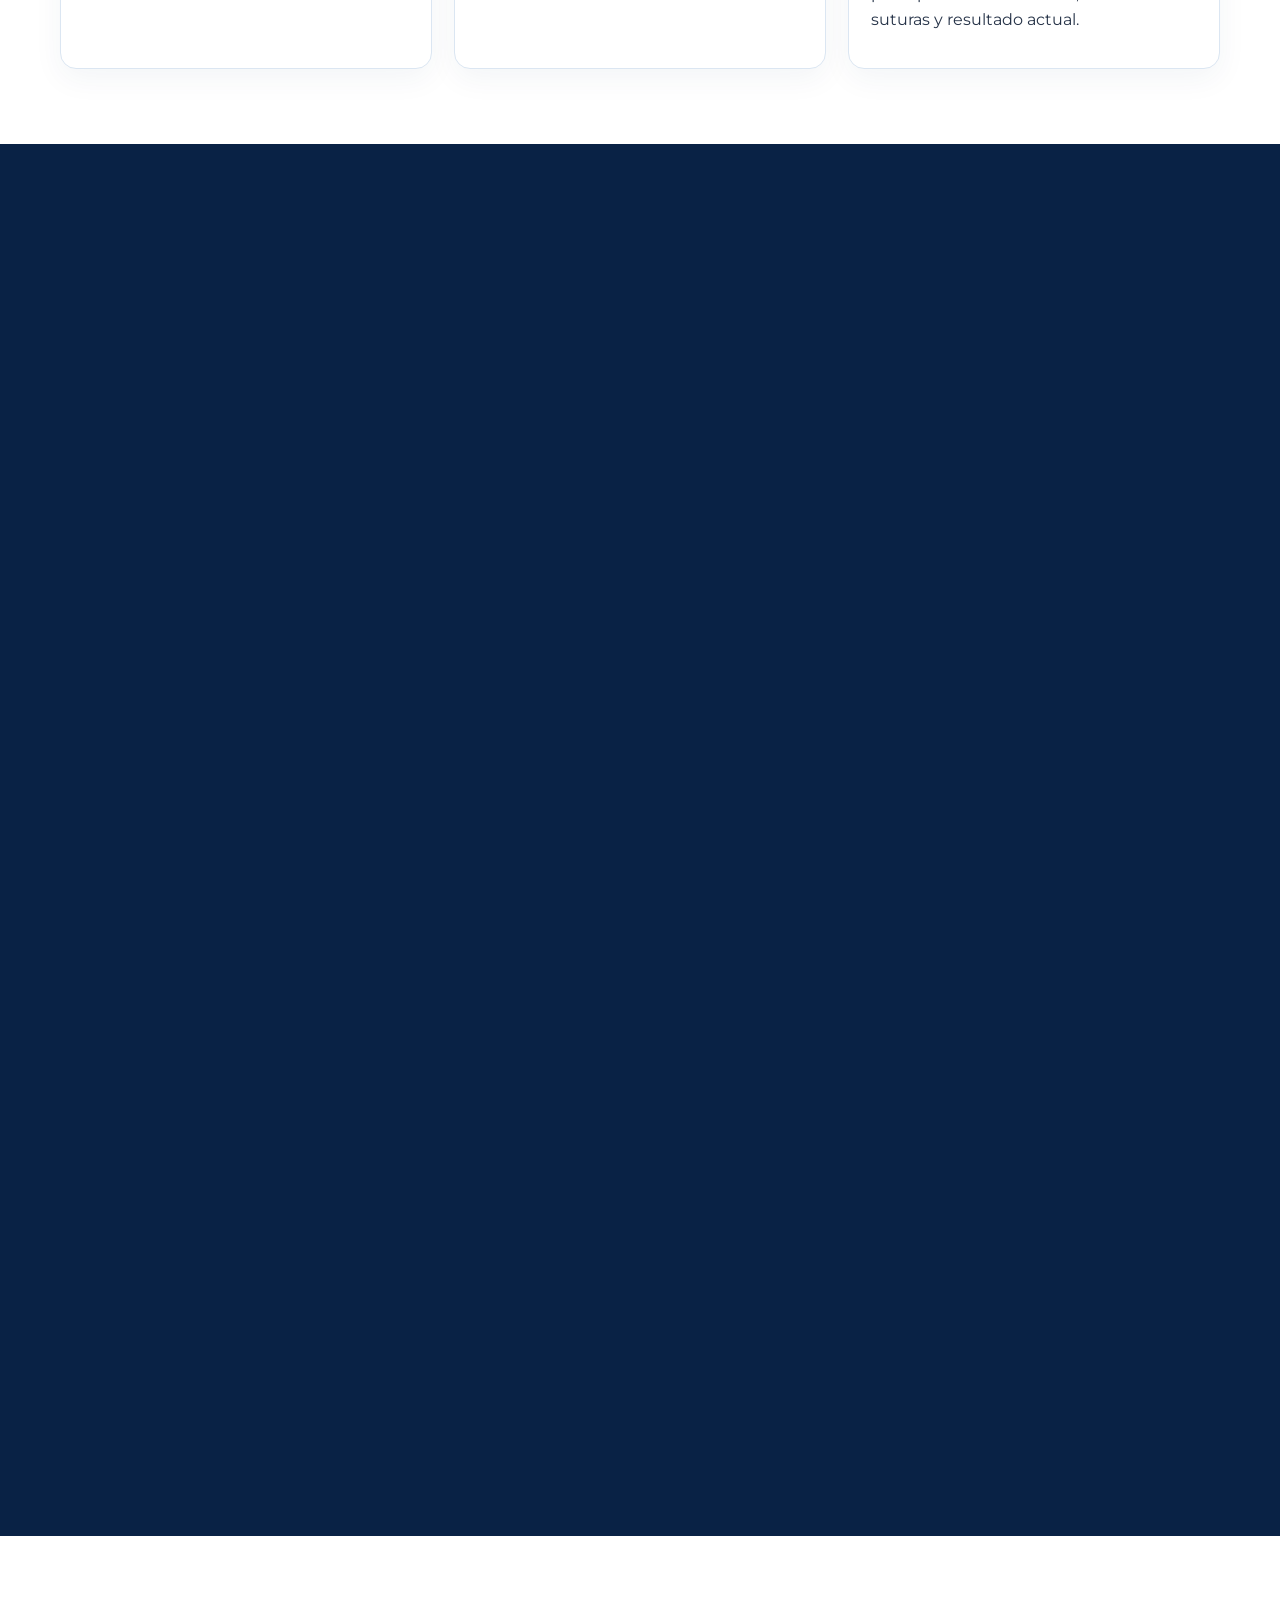
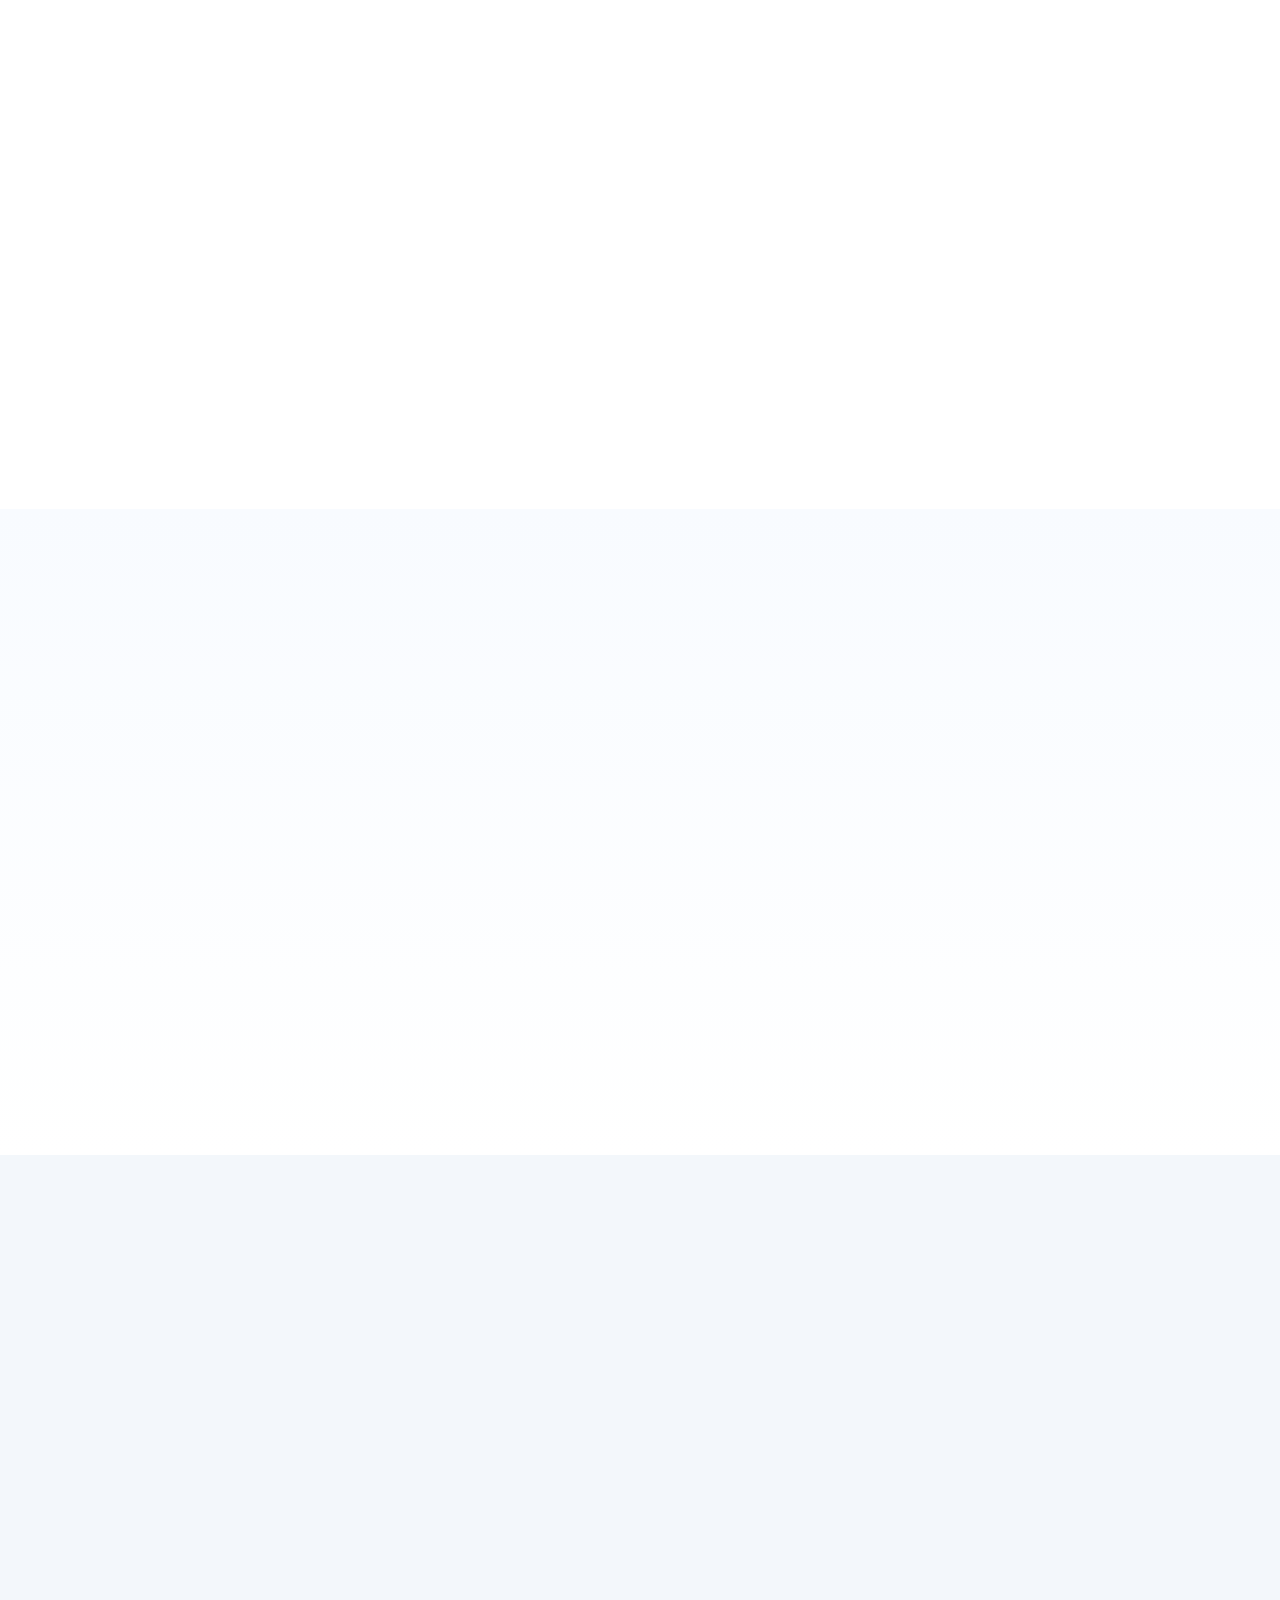
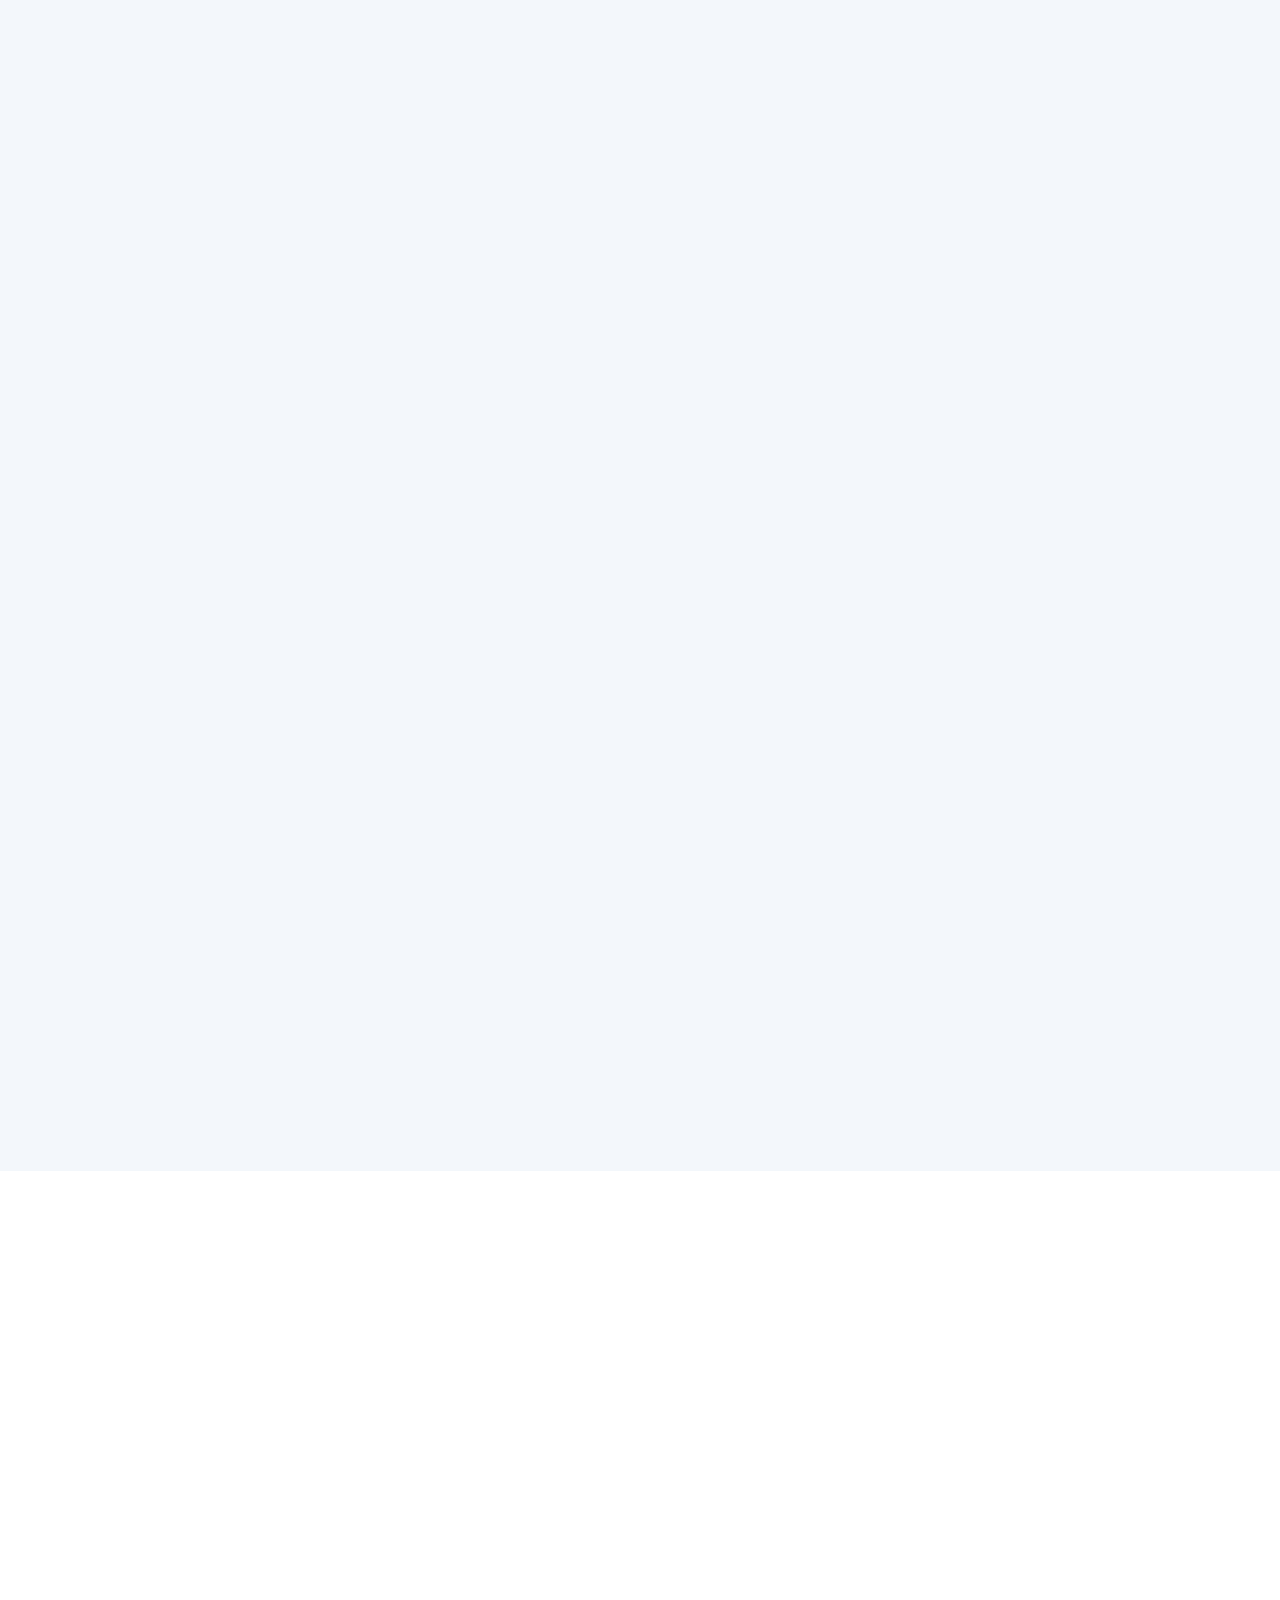
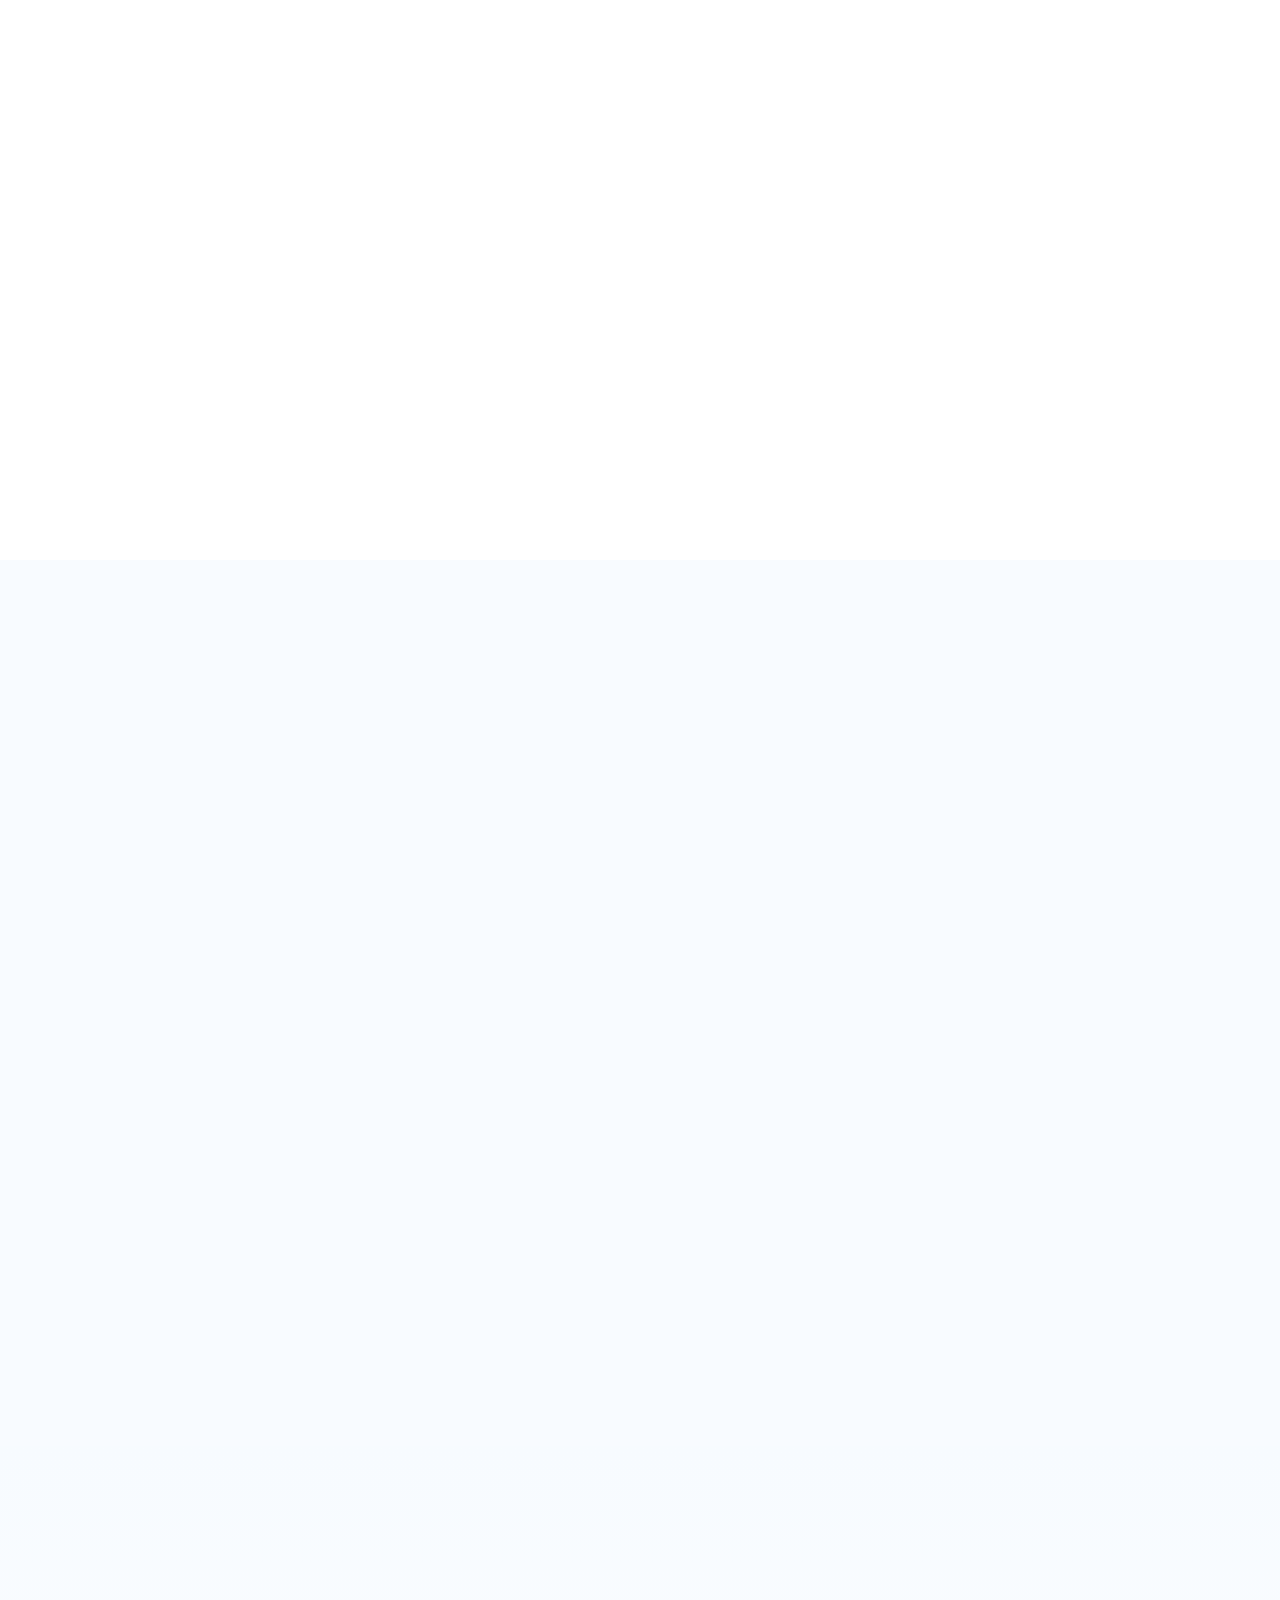
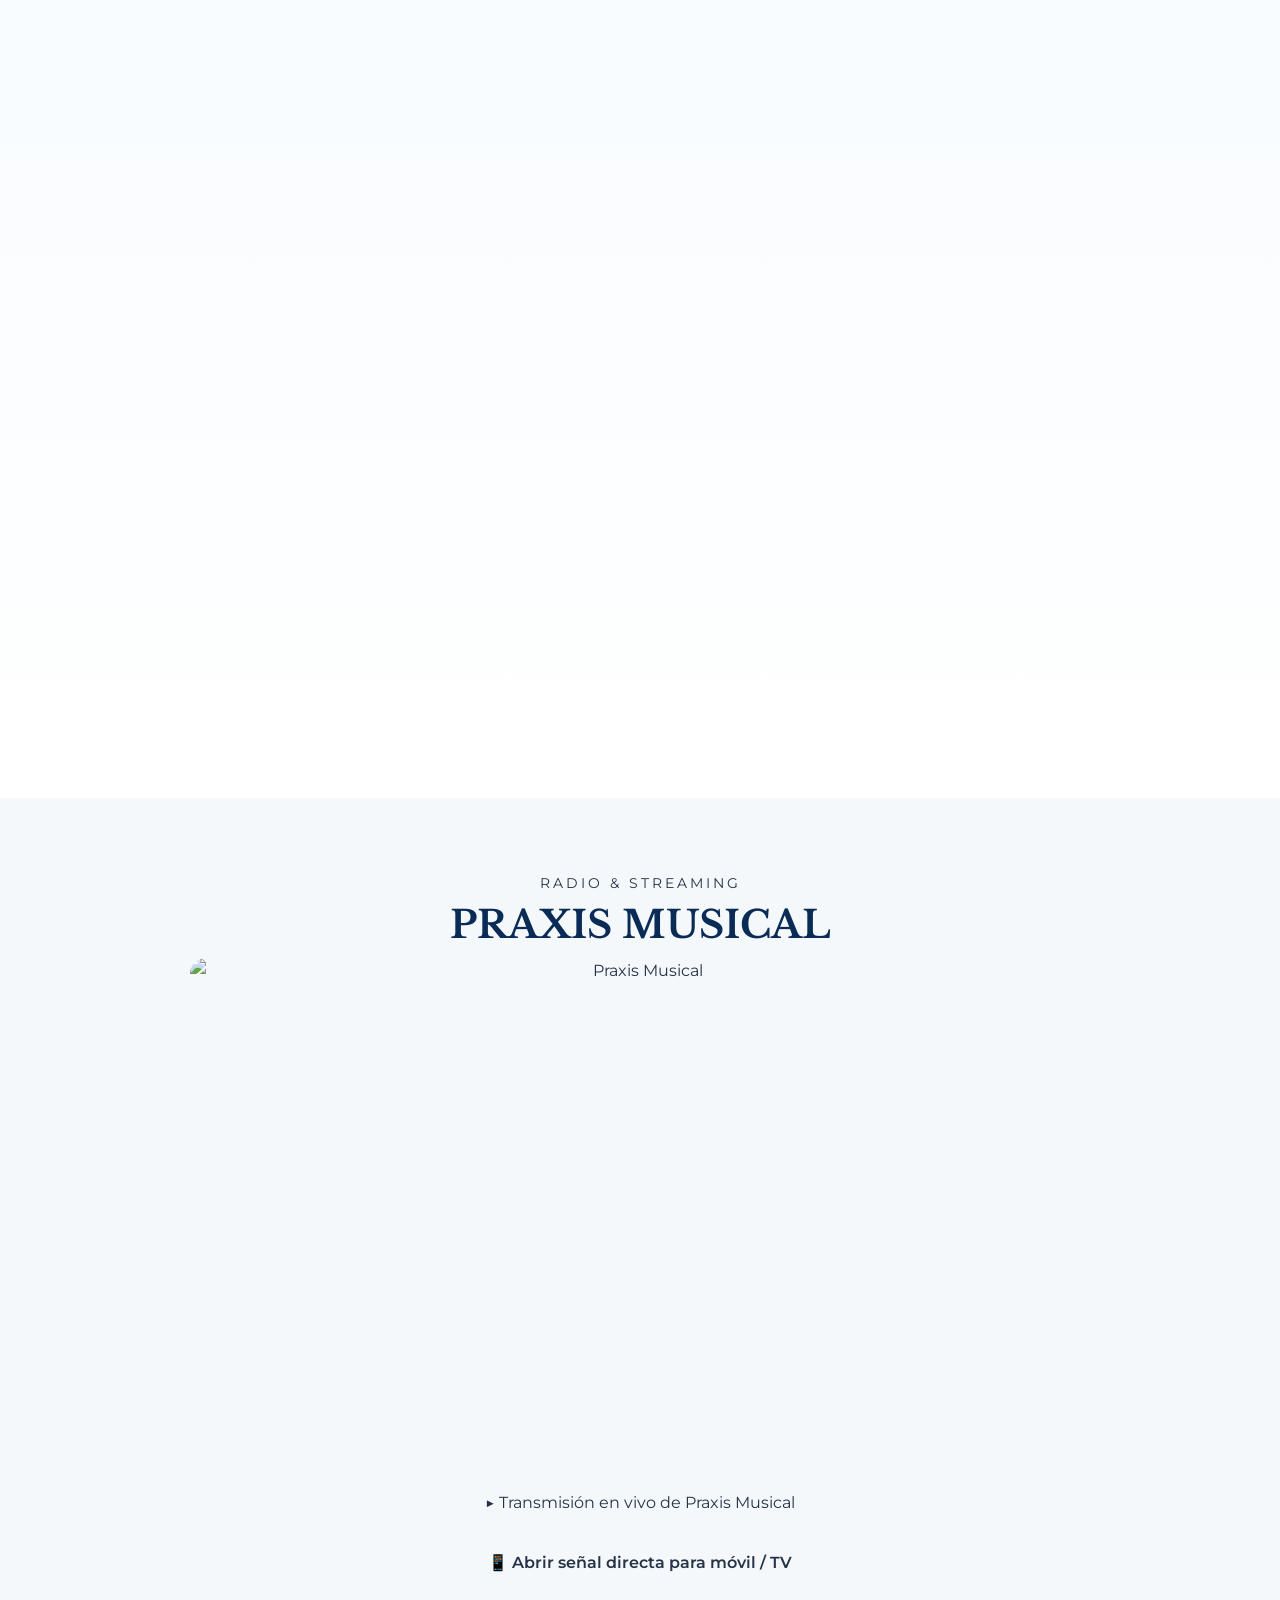
==== commit 609bc654: "Update index.html" ====
--- a/index.html
+++ b/index.html
@@ -577,20 +577,27 @@
     </h2>
 
     
-    <div style="position:relative; width:100%; max-width:900px; margin:0 auto 25px;
-                aspect-ratio:16/9; overflow:hidden; border-radius:16px;">
-      <img src="assets/portada de mi streaming.png"
-     alt="Praxis Musical"
-     style="position:absolute; inset:0; width:100%; height:100%; object-fit:cover; display:block; border-radius:16px;">
-
-      <iframe
-        src="https://ohradio.net:2020/VideoPlayer/praxismusical?autoplay=1"
-        title="Praxis Musical en vivo"
-        allow="autoplay; fullscreen"
-        allowfullscreen
-        style="position:absolute; inset:0; width:100%; height:100%; border:0; z-index:2; background:transparent;">
-      </iframe>
-    </div>
+   
+<div style="position:relative; width:100%; max-width:900px; margin:0 auto 25px;     aspect-ratio:16/9; overflow:hidden; border-radius:16px;">
+
+  <img src="assets/portada de mi streaming.png"
+       alt="Praxis Musical"
+       id="portada-praxis"
+       style="position:absolute; inset:0; width:100%; height:100%;
+              object-fit:cover; display:block; z-index:2; cursor:pointer;"
+       onclick="this.style.display='none'; document.getElementById('player-praxis').src='https://ohradio.net:2020/VideoPlayer/praxismusical?autoplay=1';">
+
+  <iframe
+       id="player-praxis"
+       src=""
+       title="Praxis Musical en vivo"
+       allow="autoplay; fullscreen"
+       allowfullscreen
+       style="position:absolute; inset:0; width:100%; height:100%;
+              border:0; z-index:1;">
+  </iframe>
+
+</div>
 
     <p style="margin:20px 0;">
       ▶ Transmisión en vivo de Praxis Musical
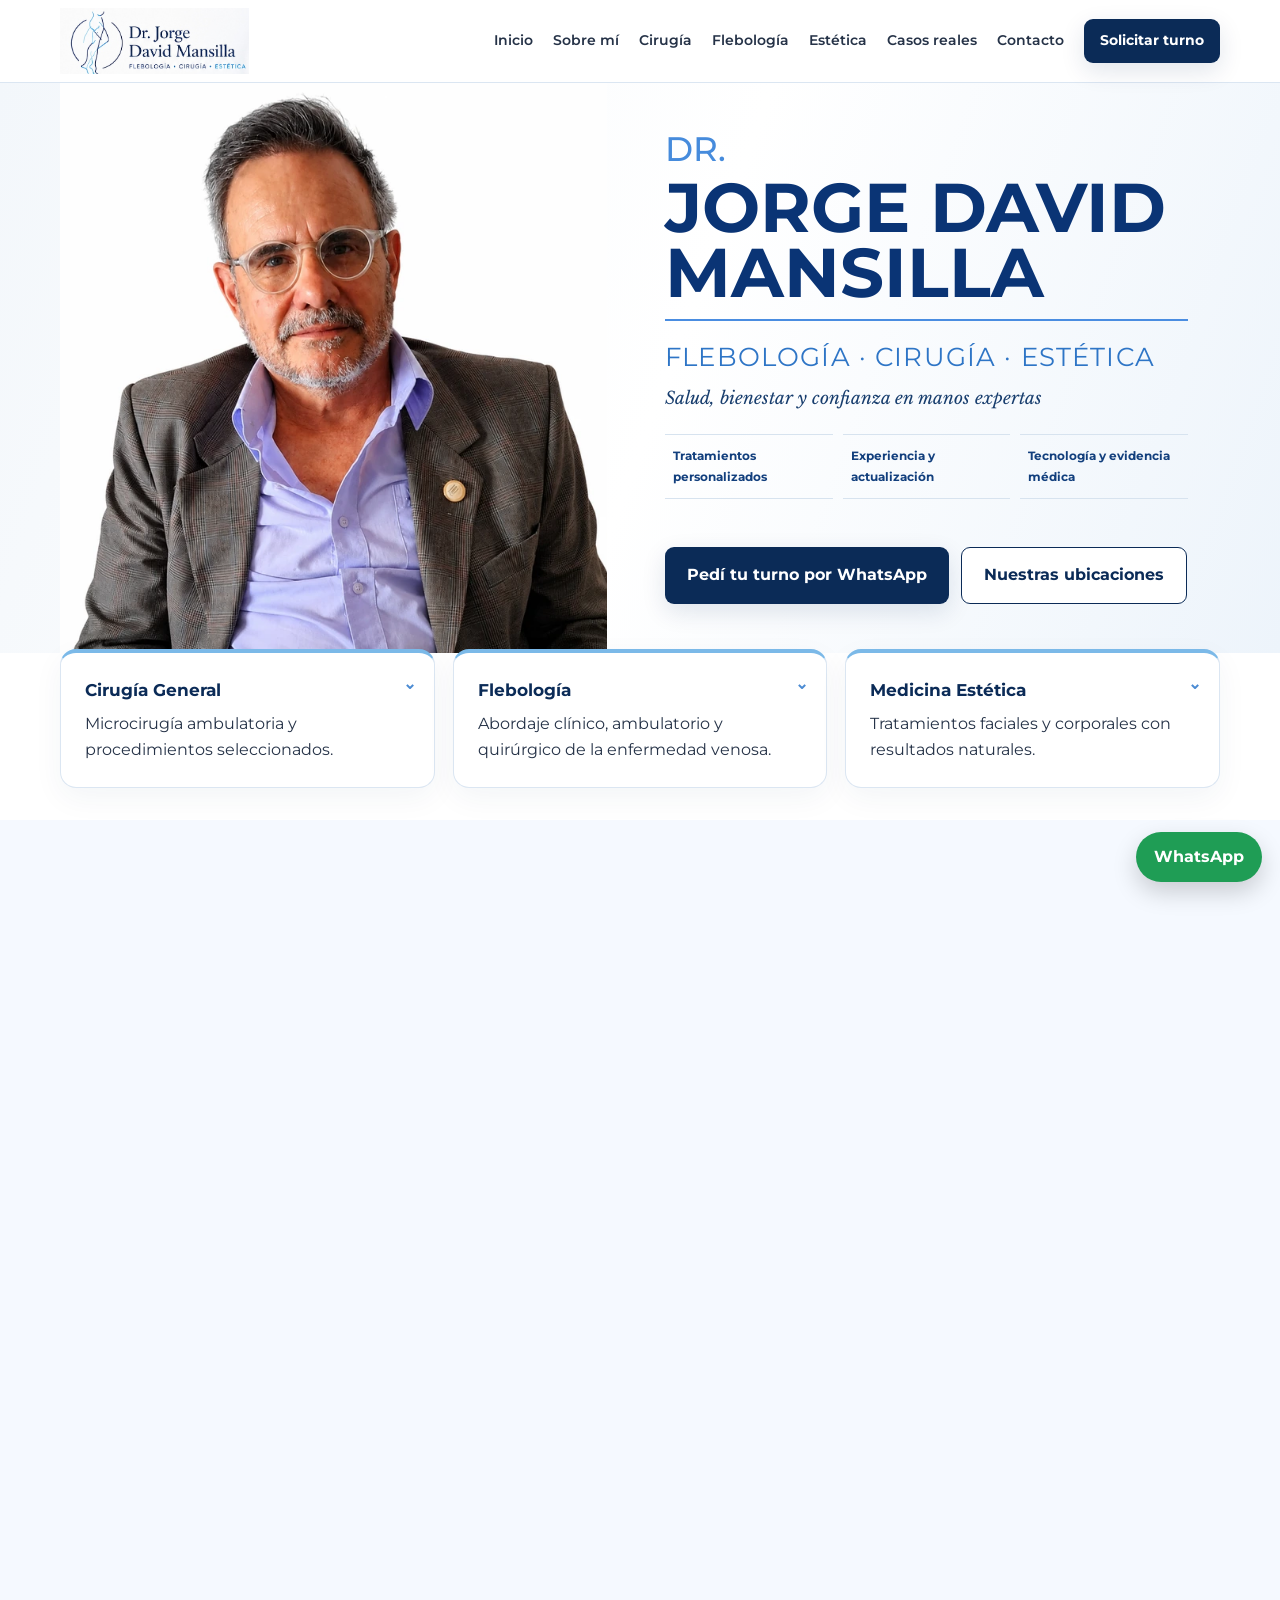
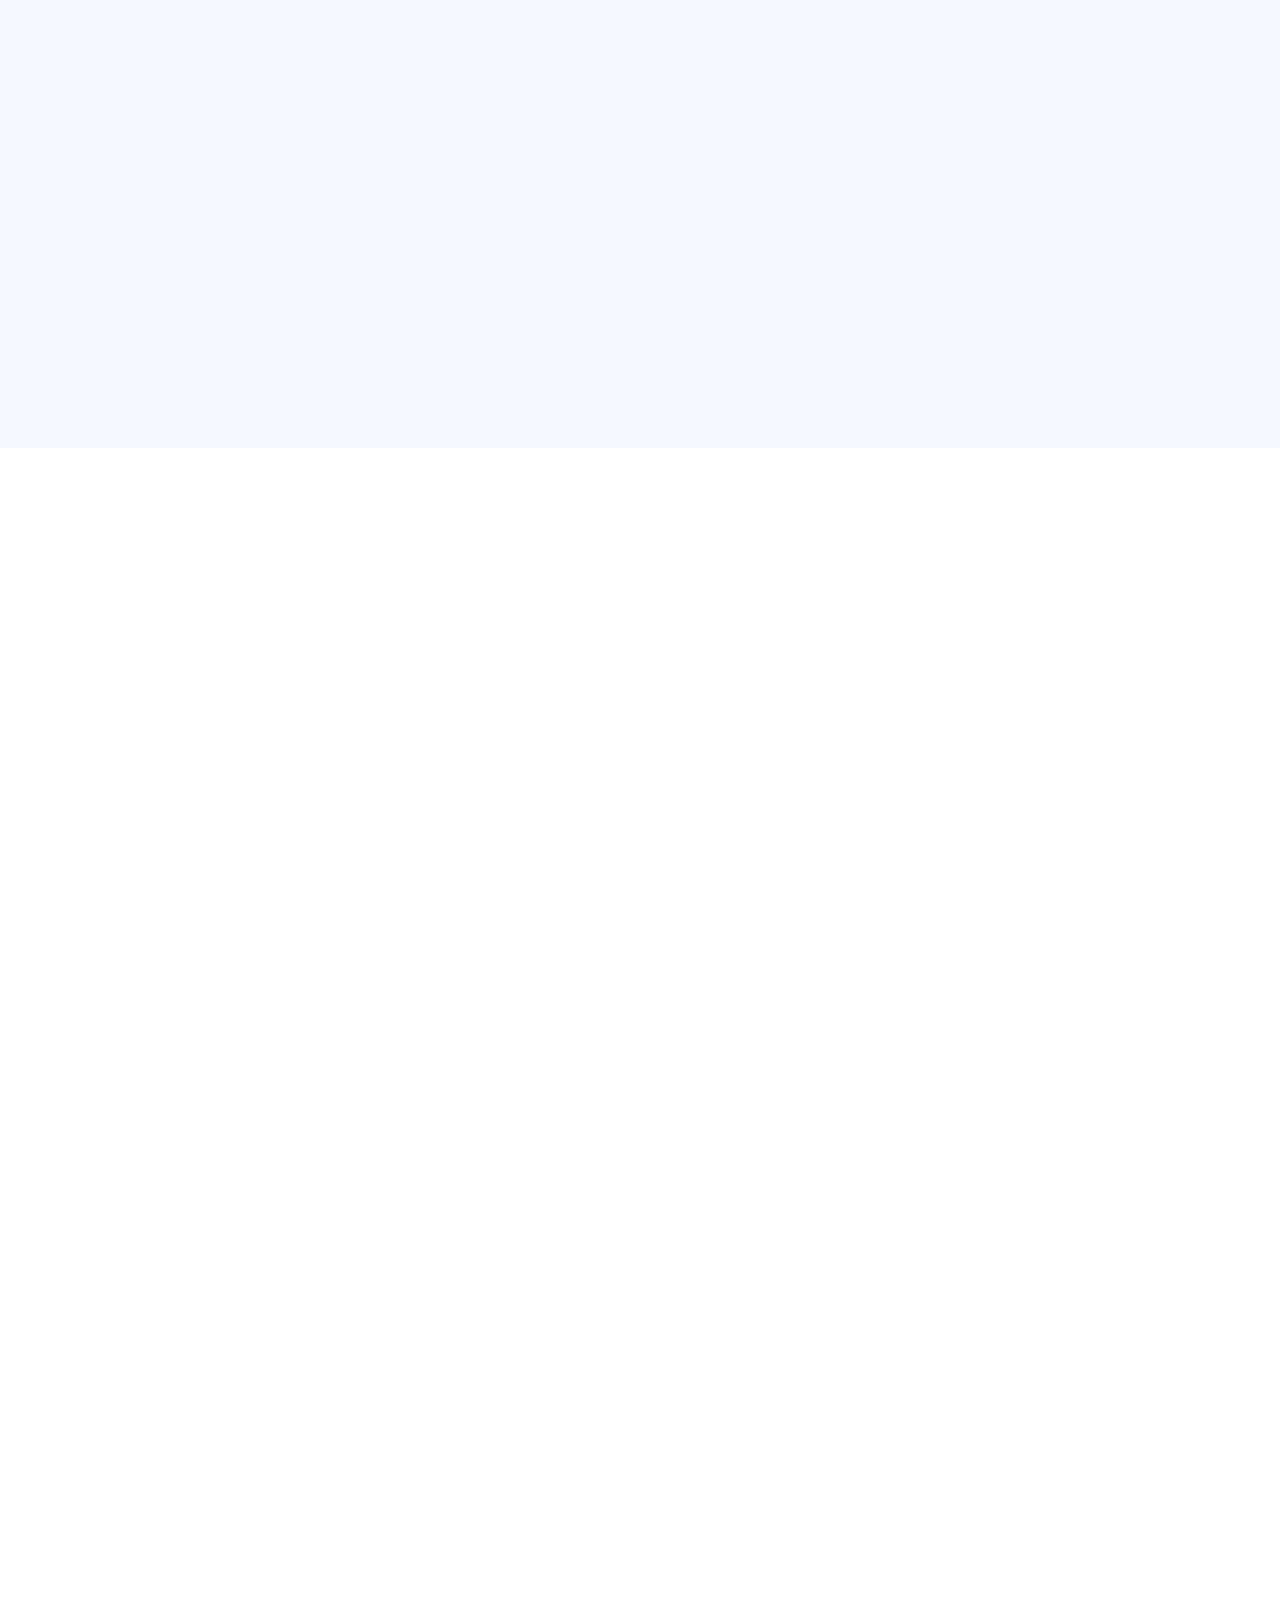
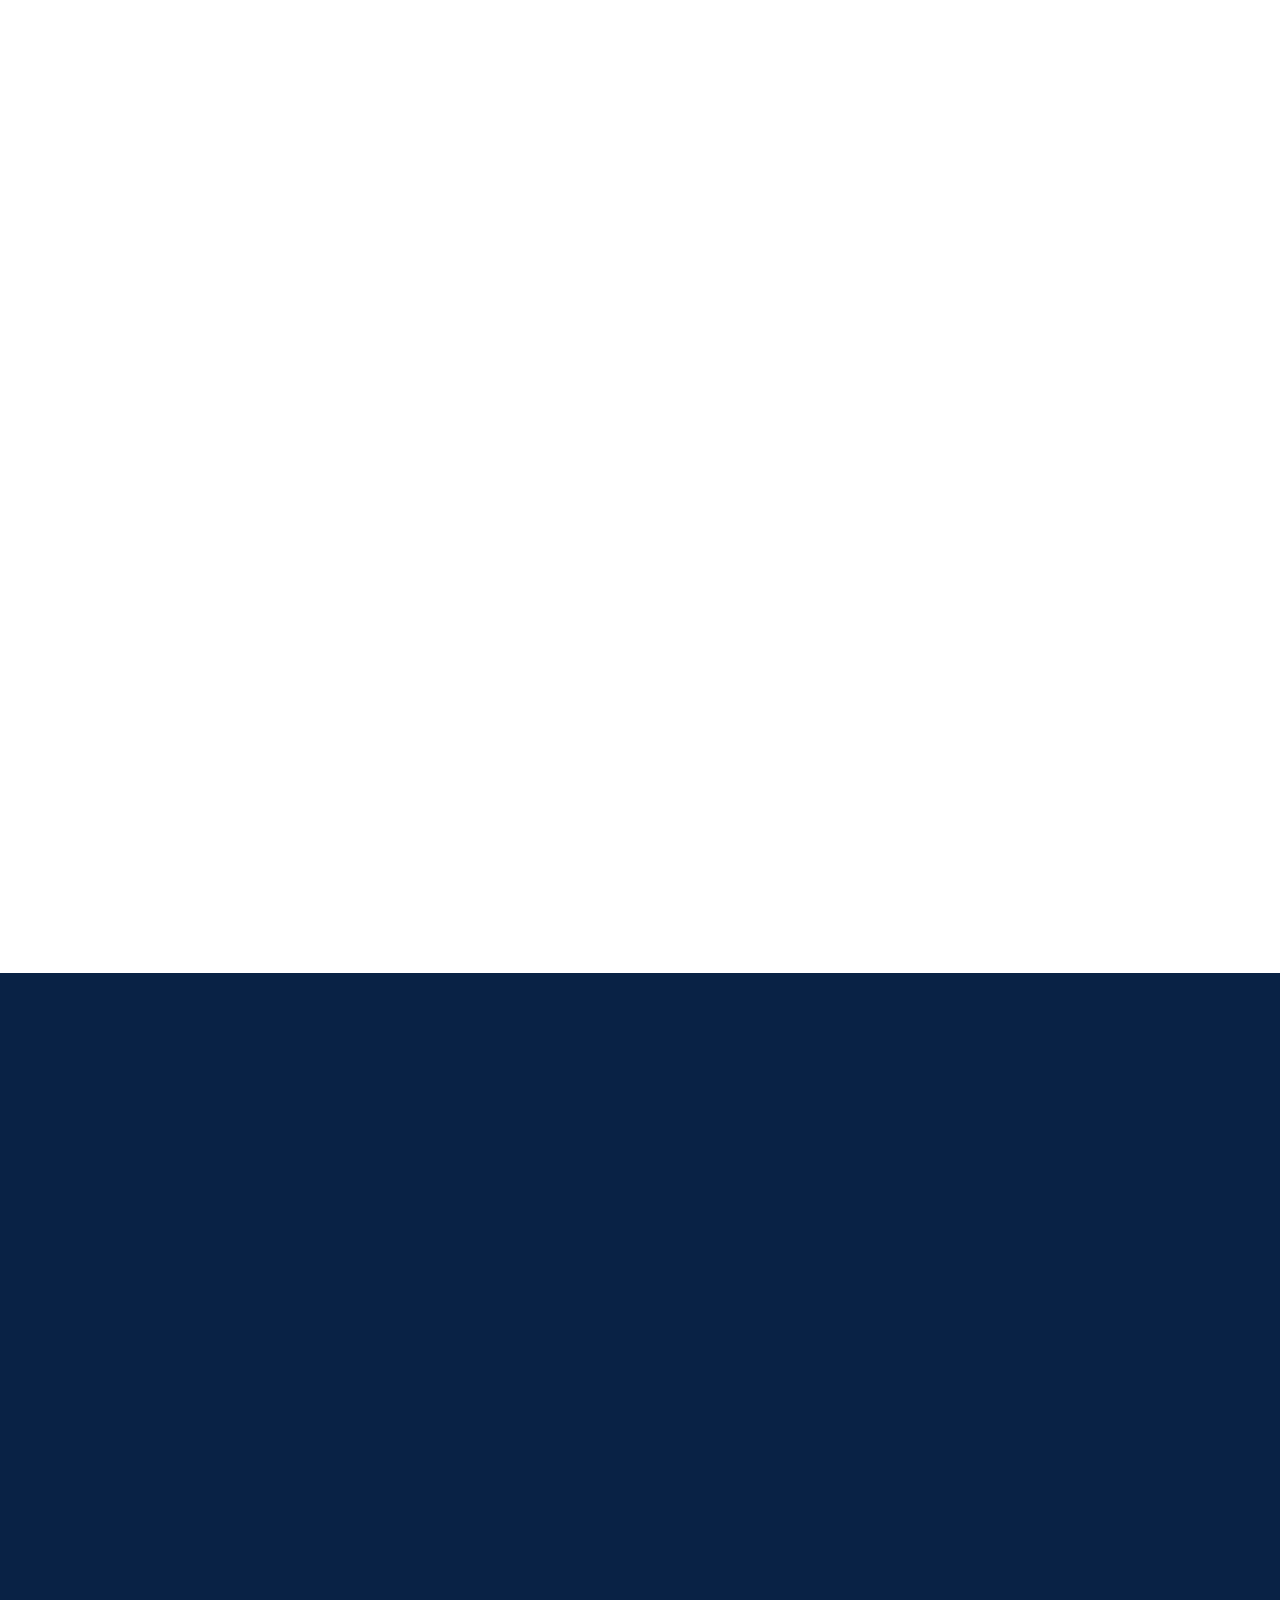
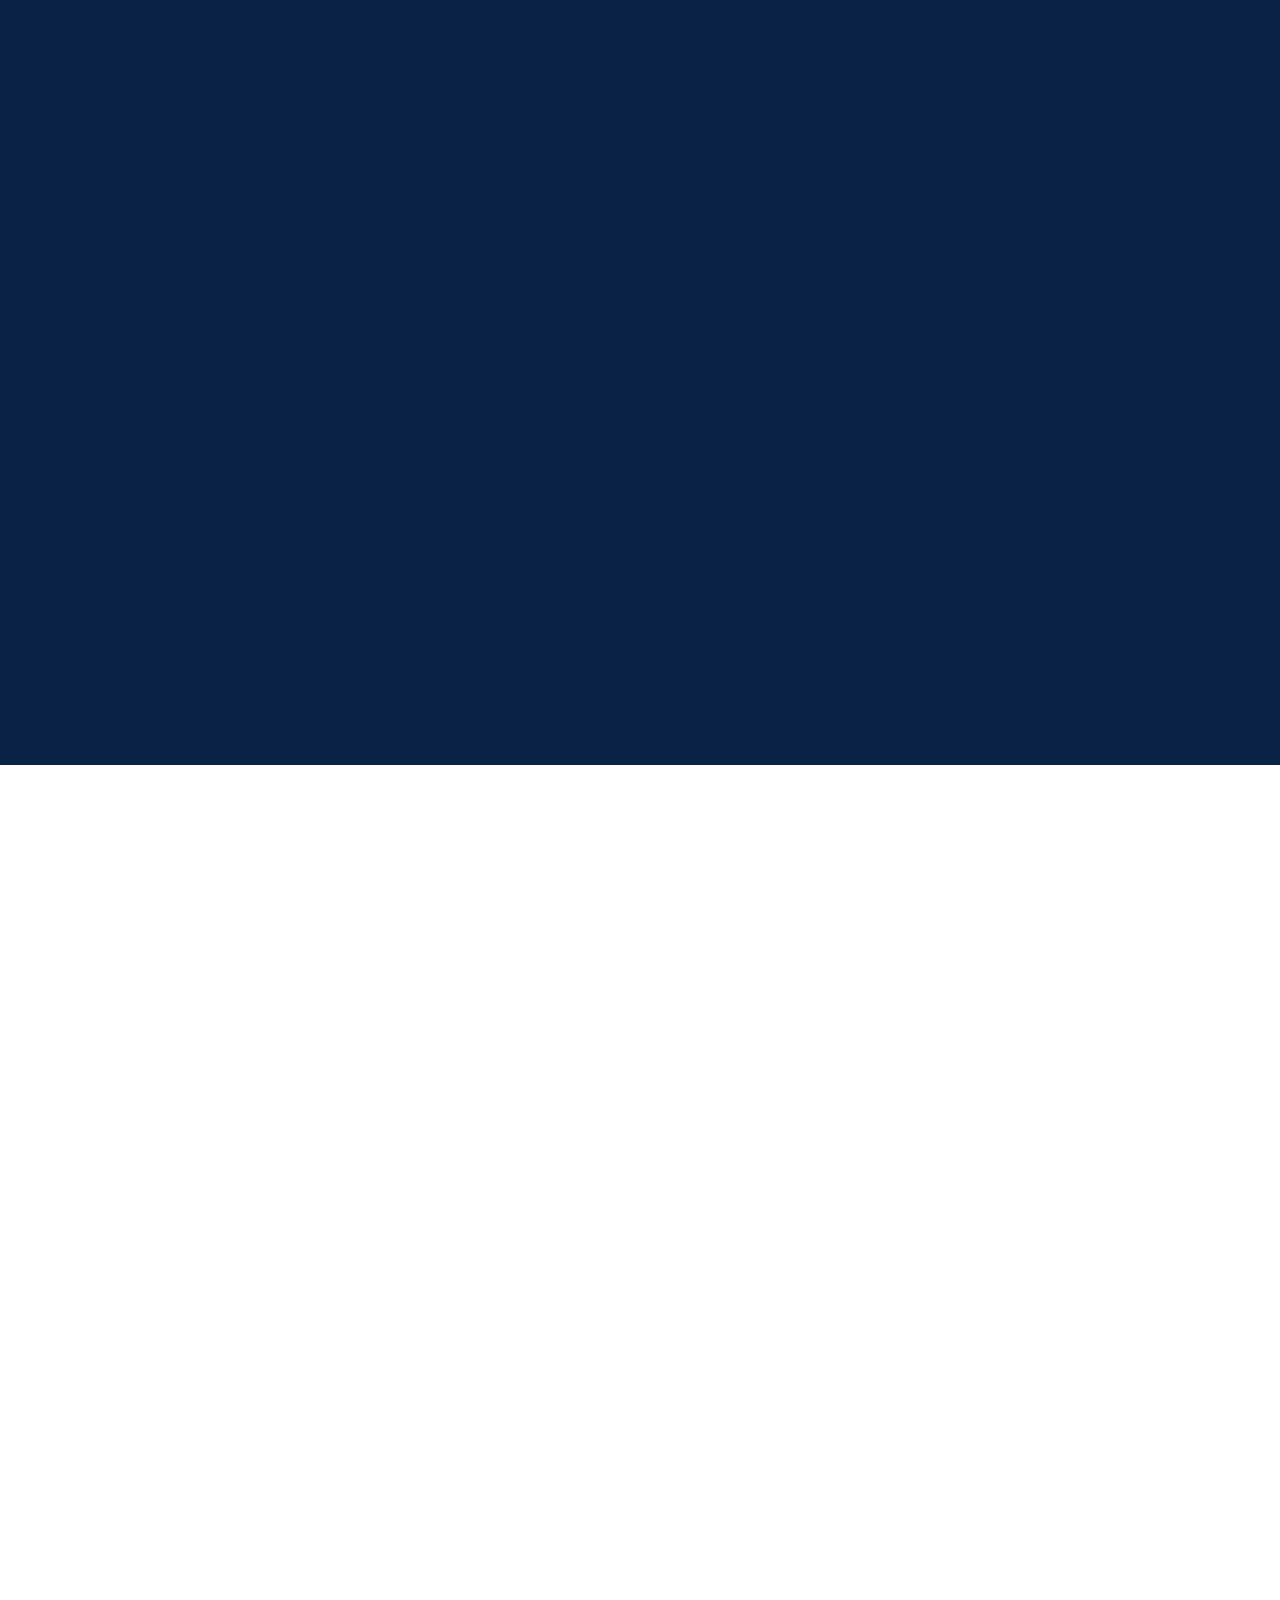
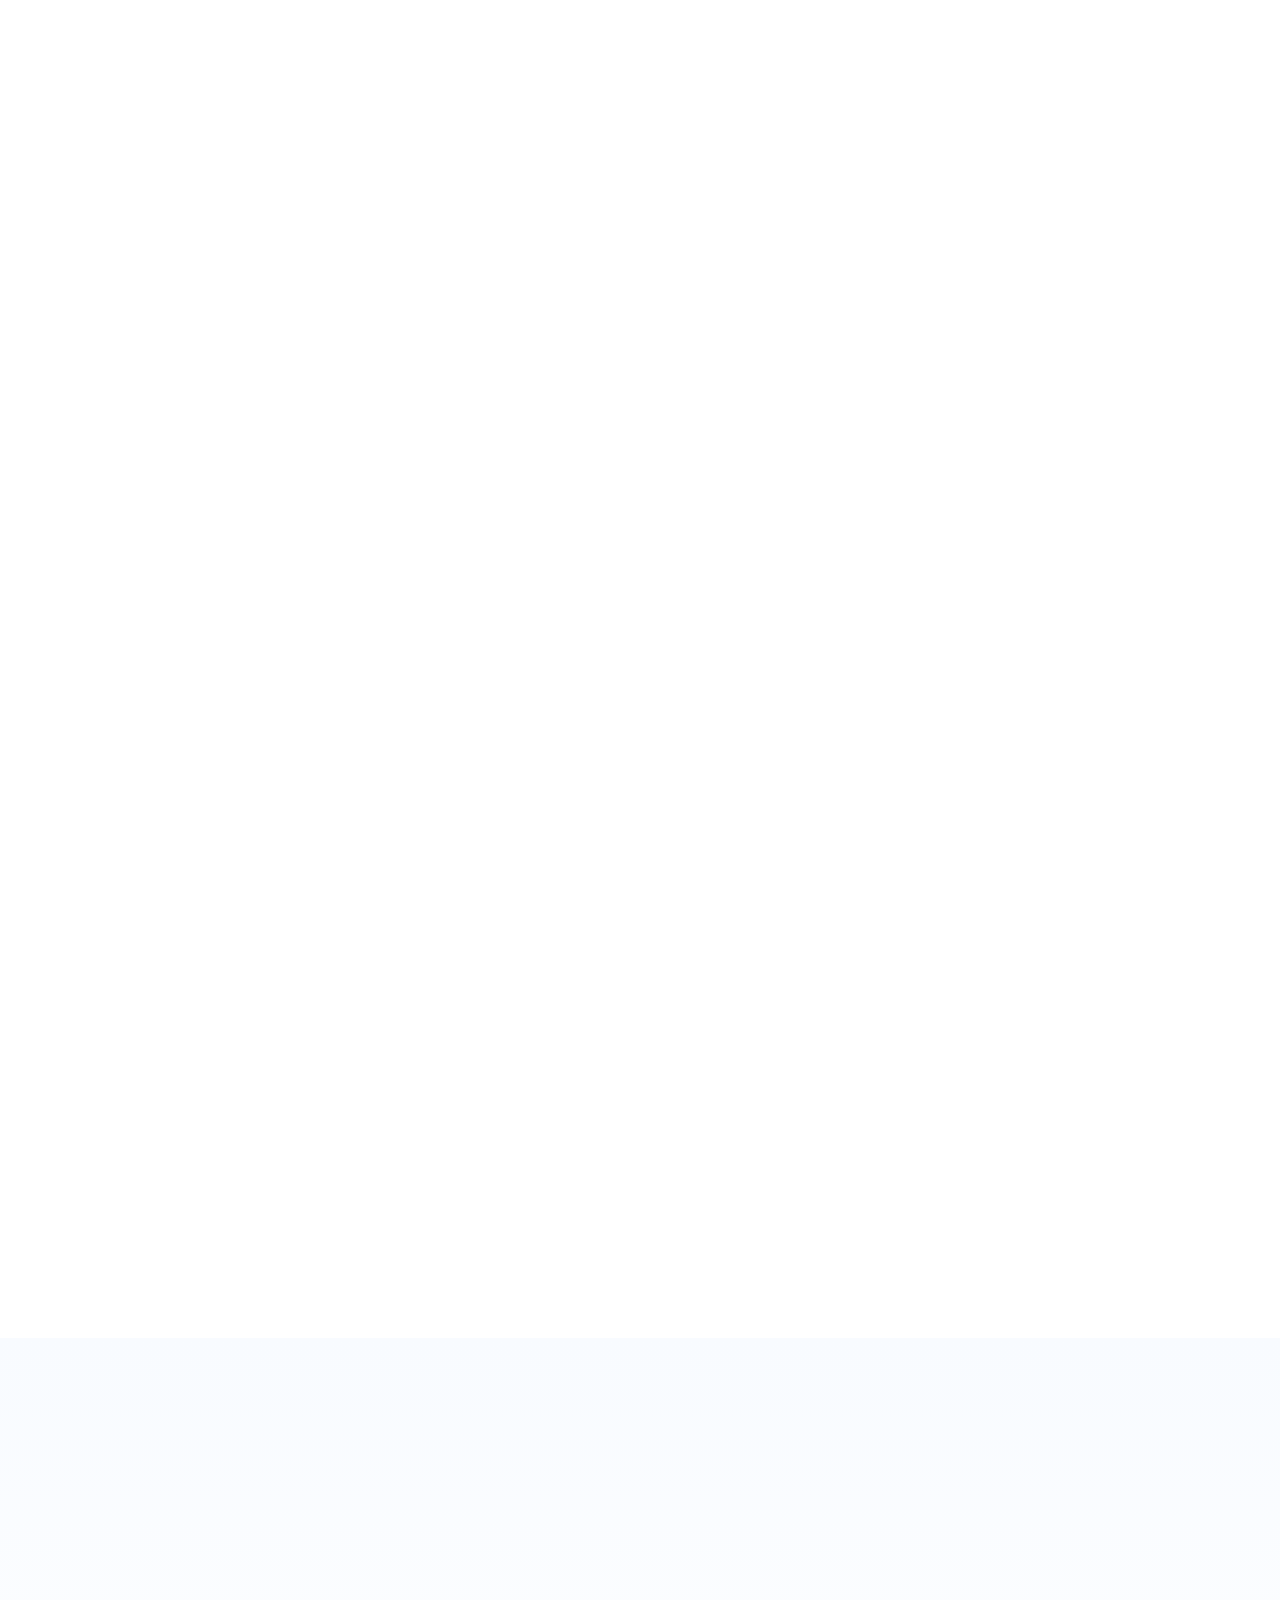
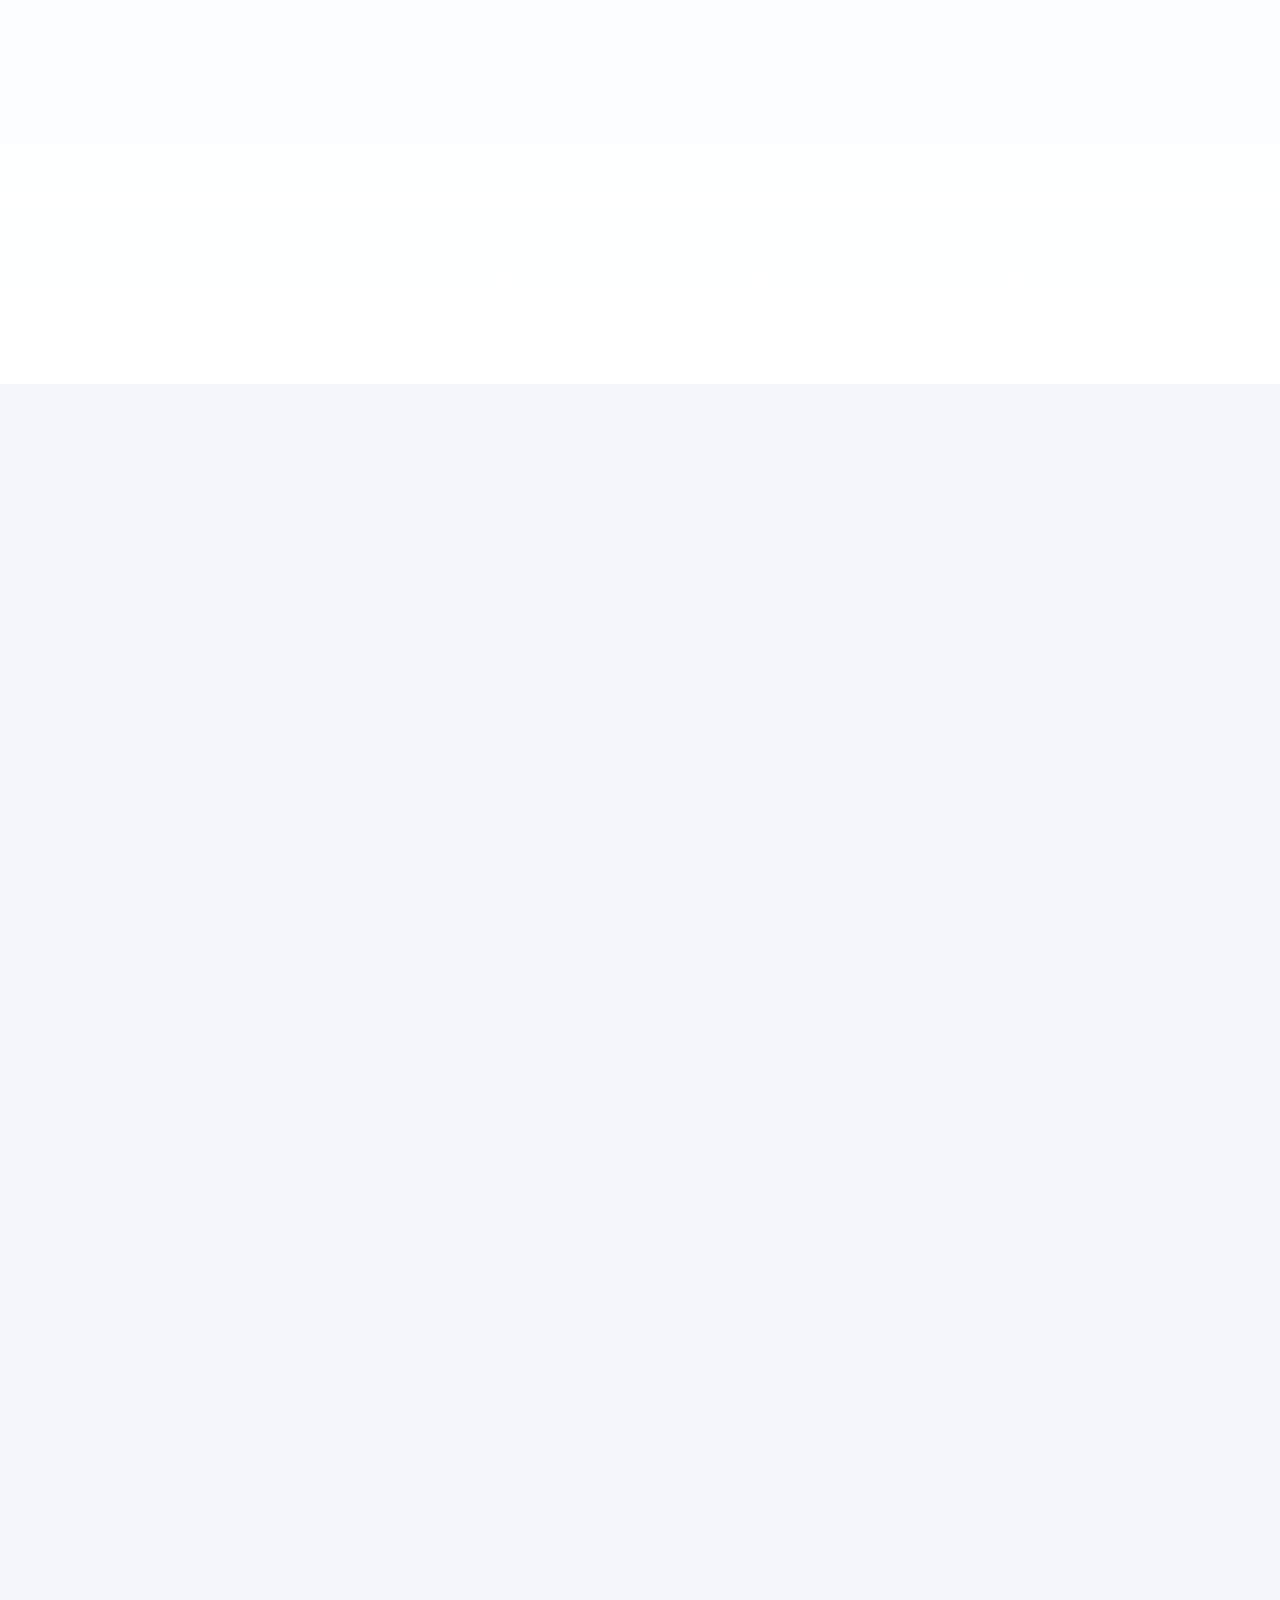
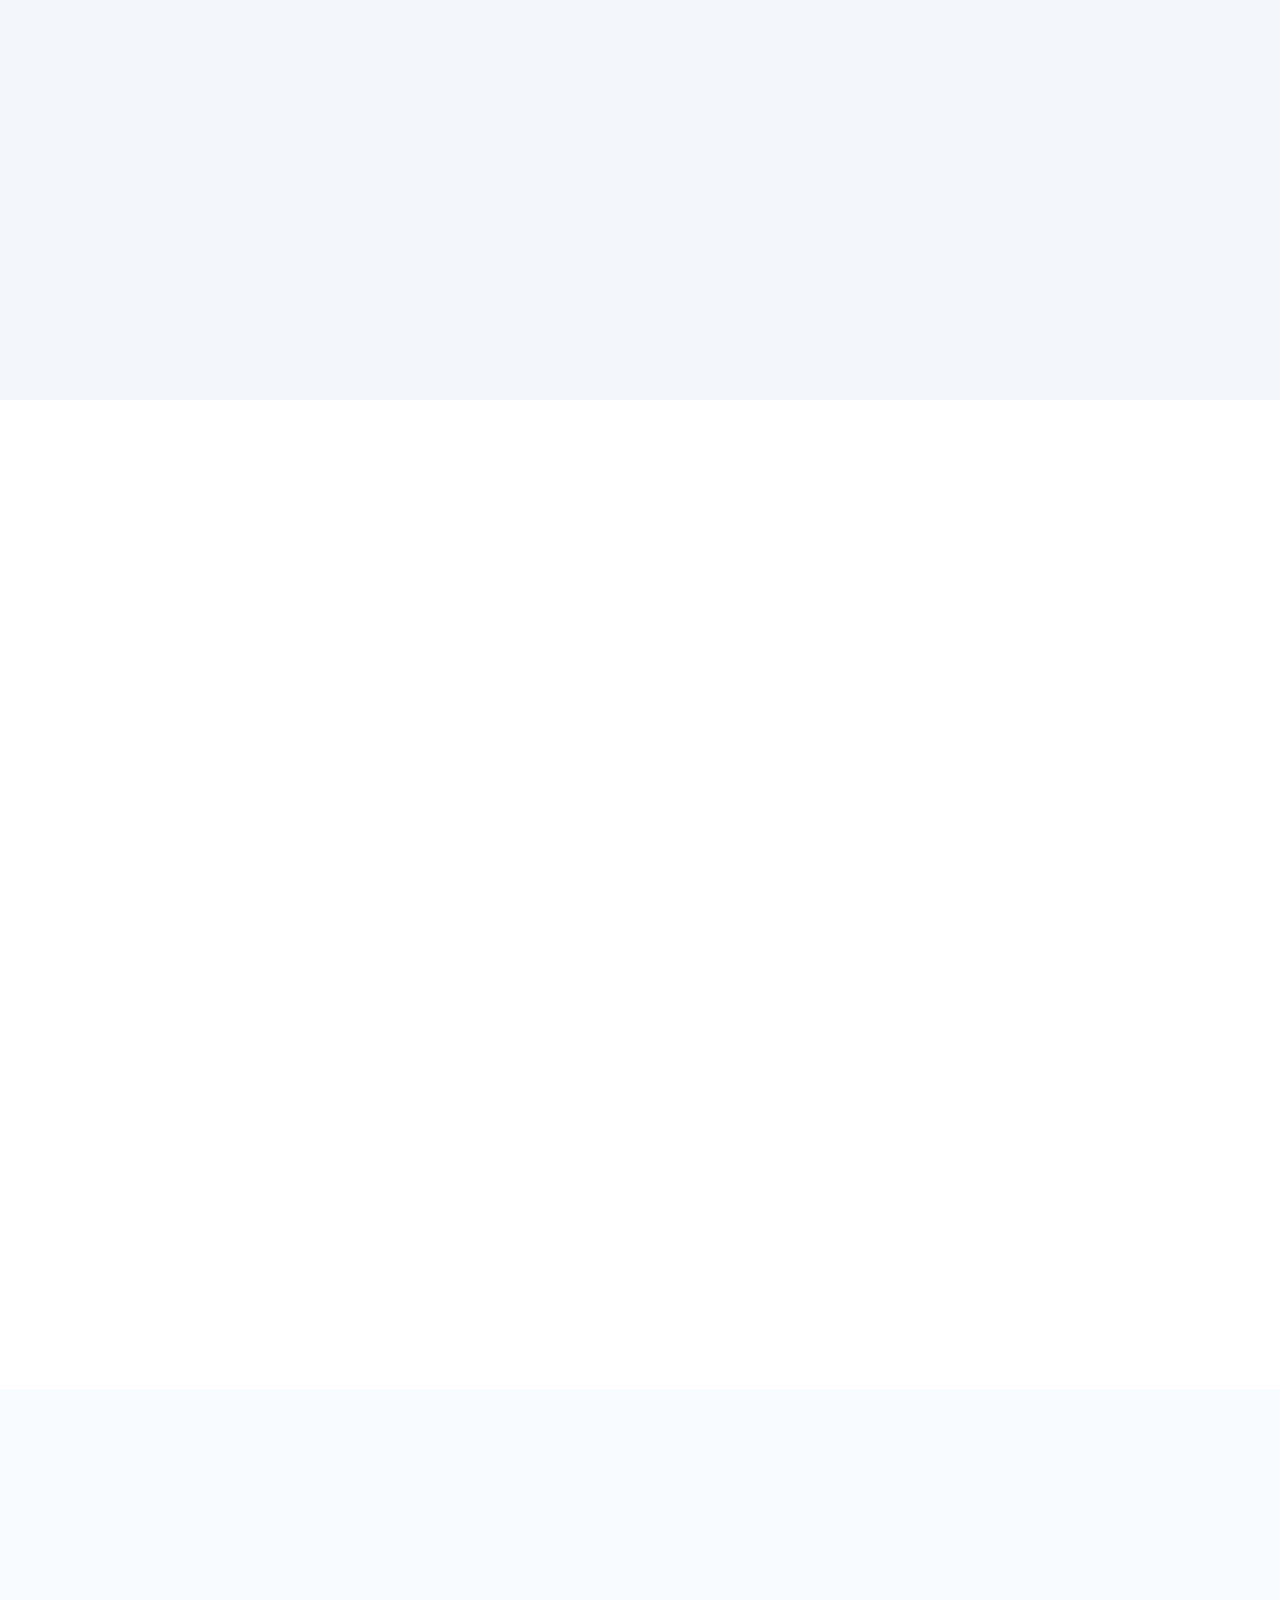
==== commit 05f600b6: "Update index.html" ====
--- a/index.html
+++ b/index.html
@@ -580,7 +580,7 @@
    
 <div style="position:relative; width:100%; max-width:900px; margin:0 auto 25px;     aspect-ratio:16/9; overflow:hidden; border-radius:16px;">
 
-  <img src="assets/portada de mi streaming.png"
+  <img src="assets/portada-praxis-musical.png"
        alt="Praxis Musical"
        id="portada-praxis"
        style="position:absolute; inset:0; width:100%; height:100%;
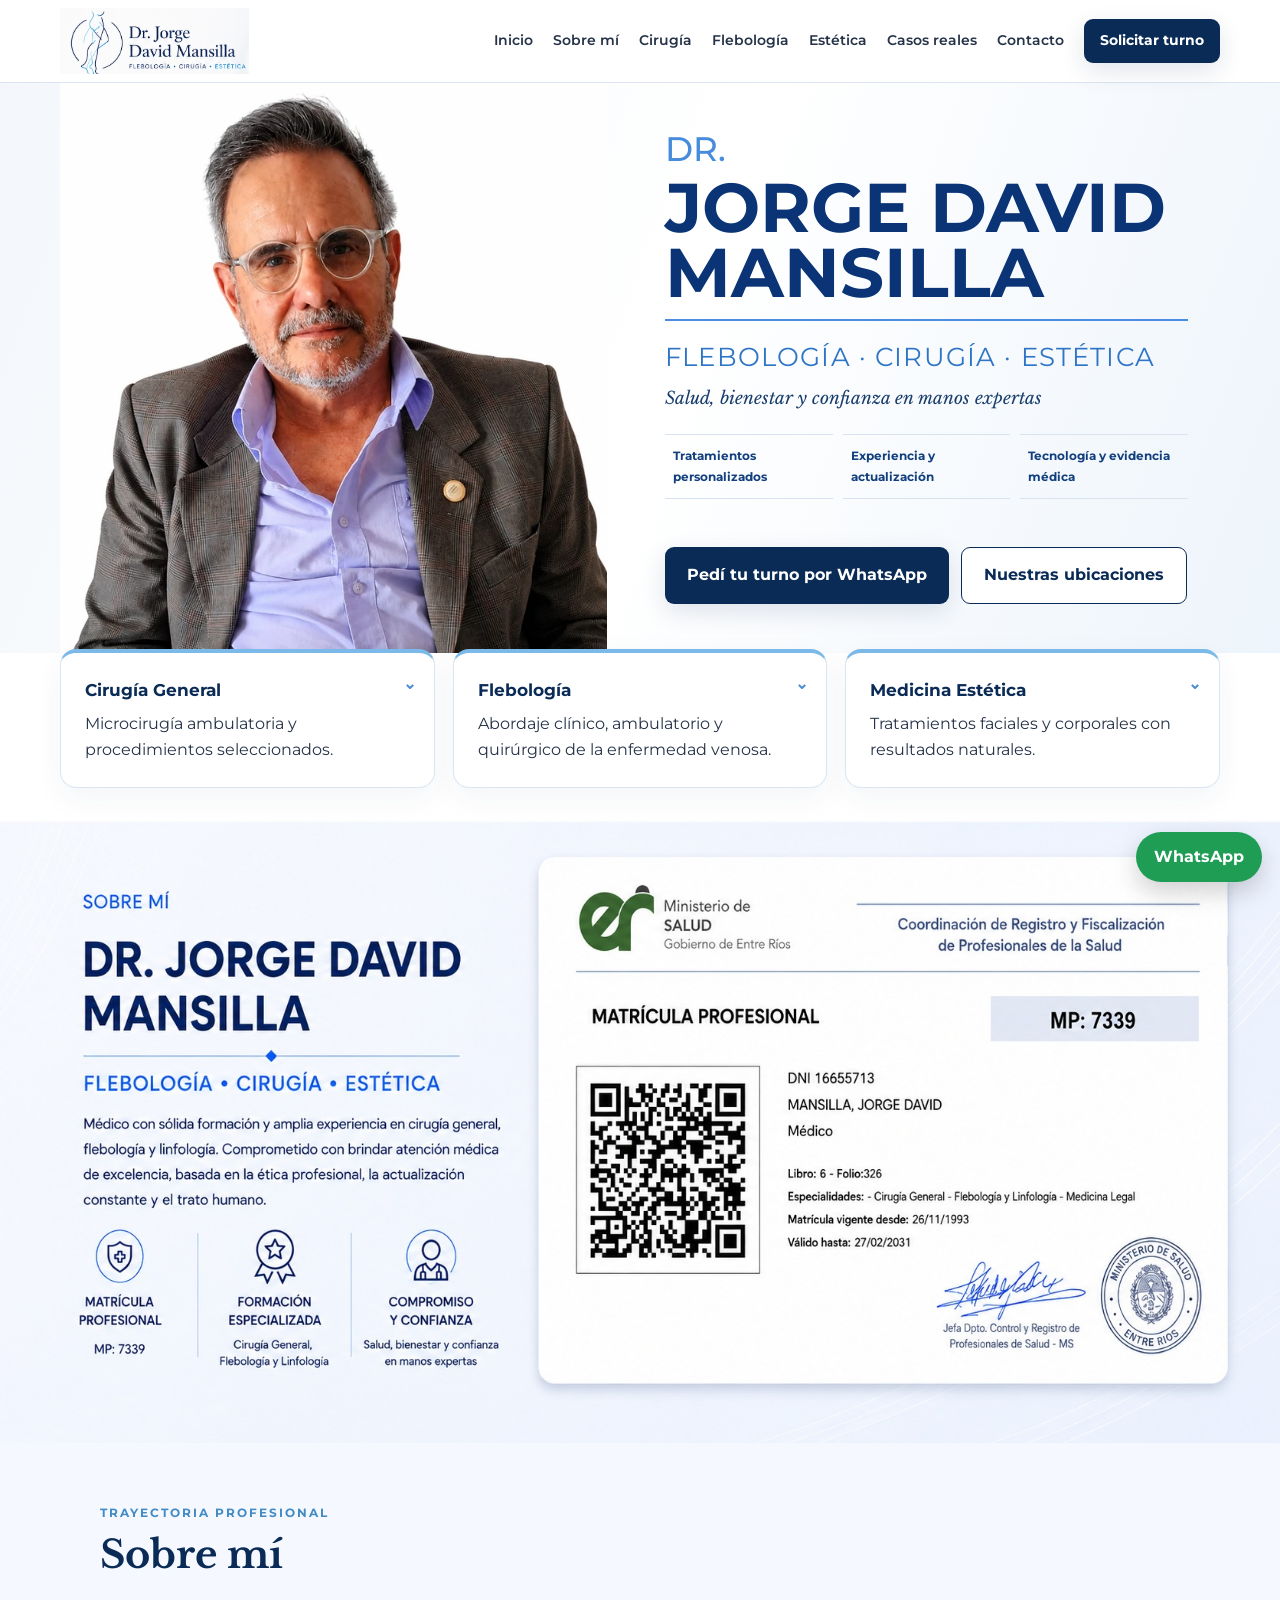
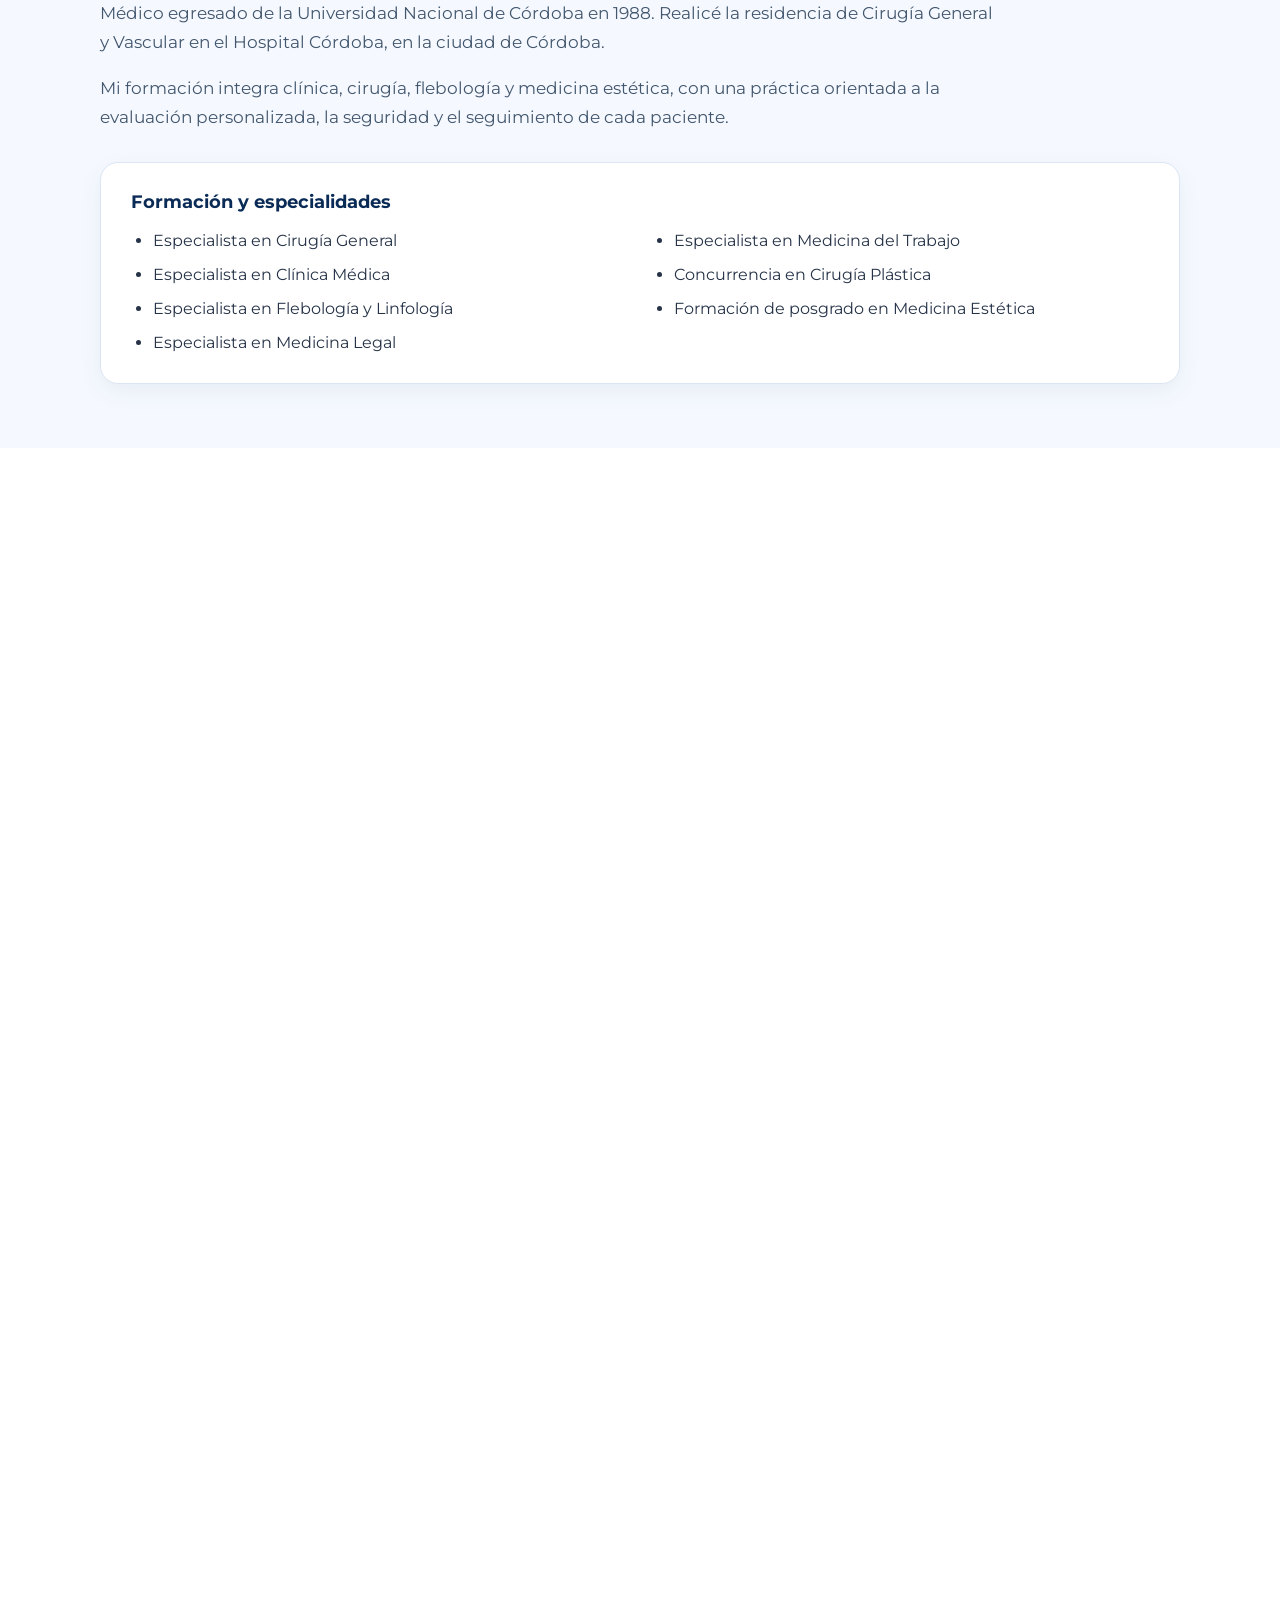
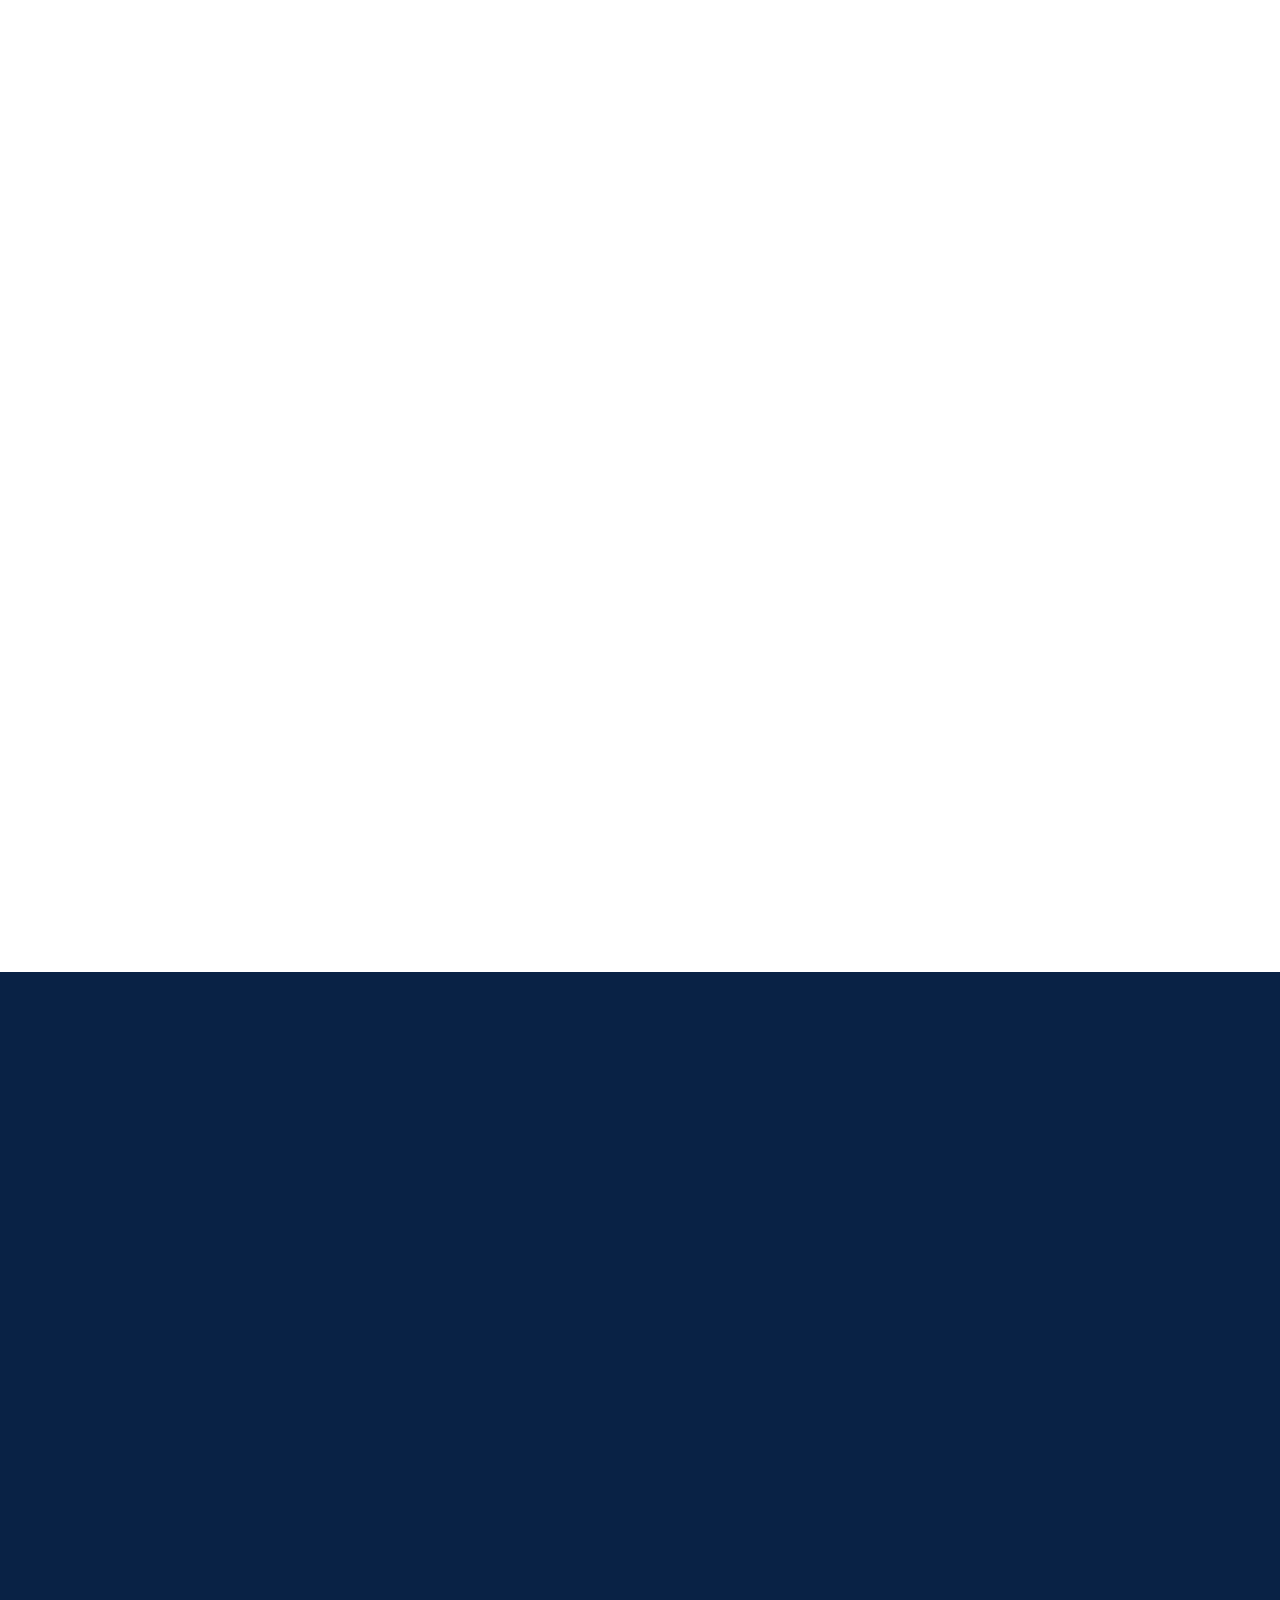
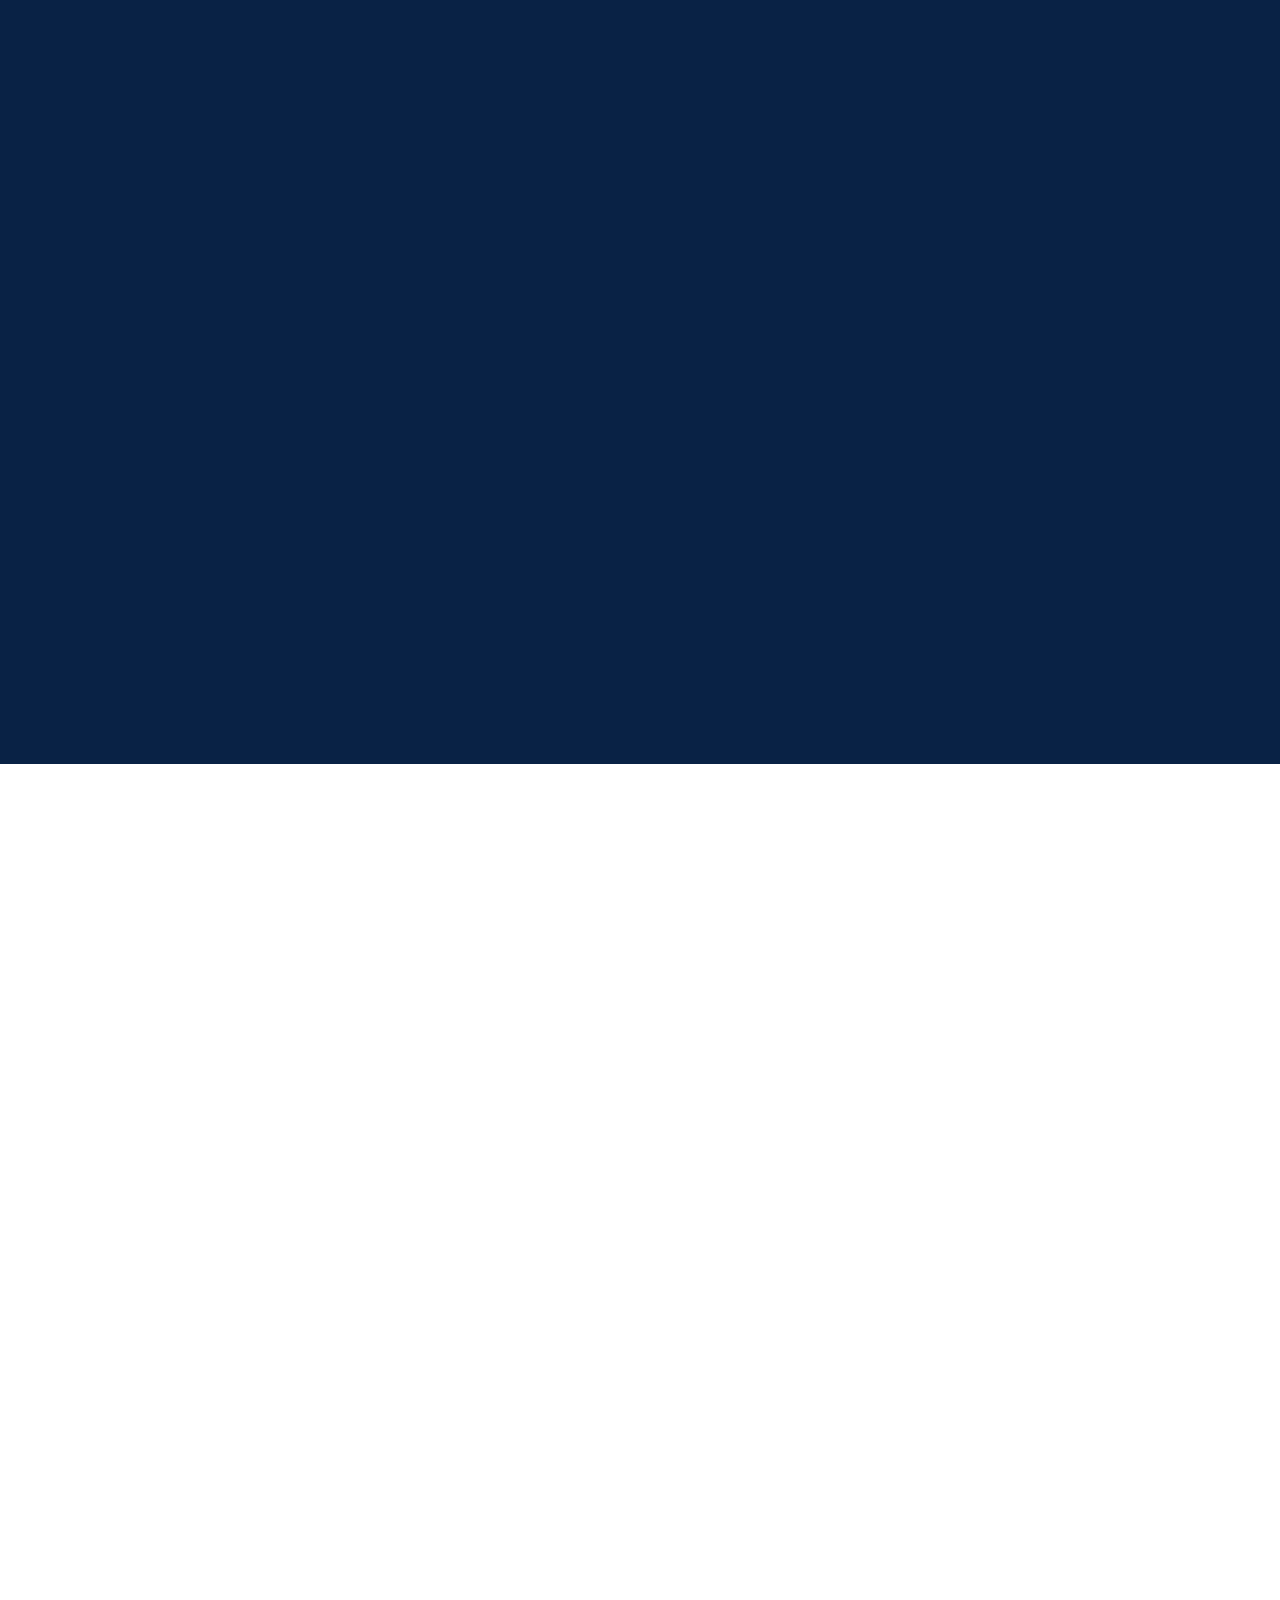
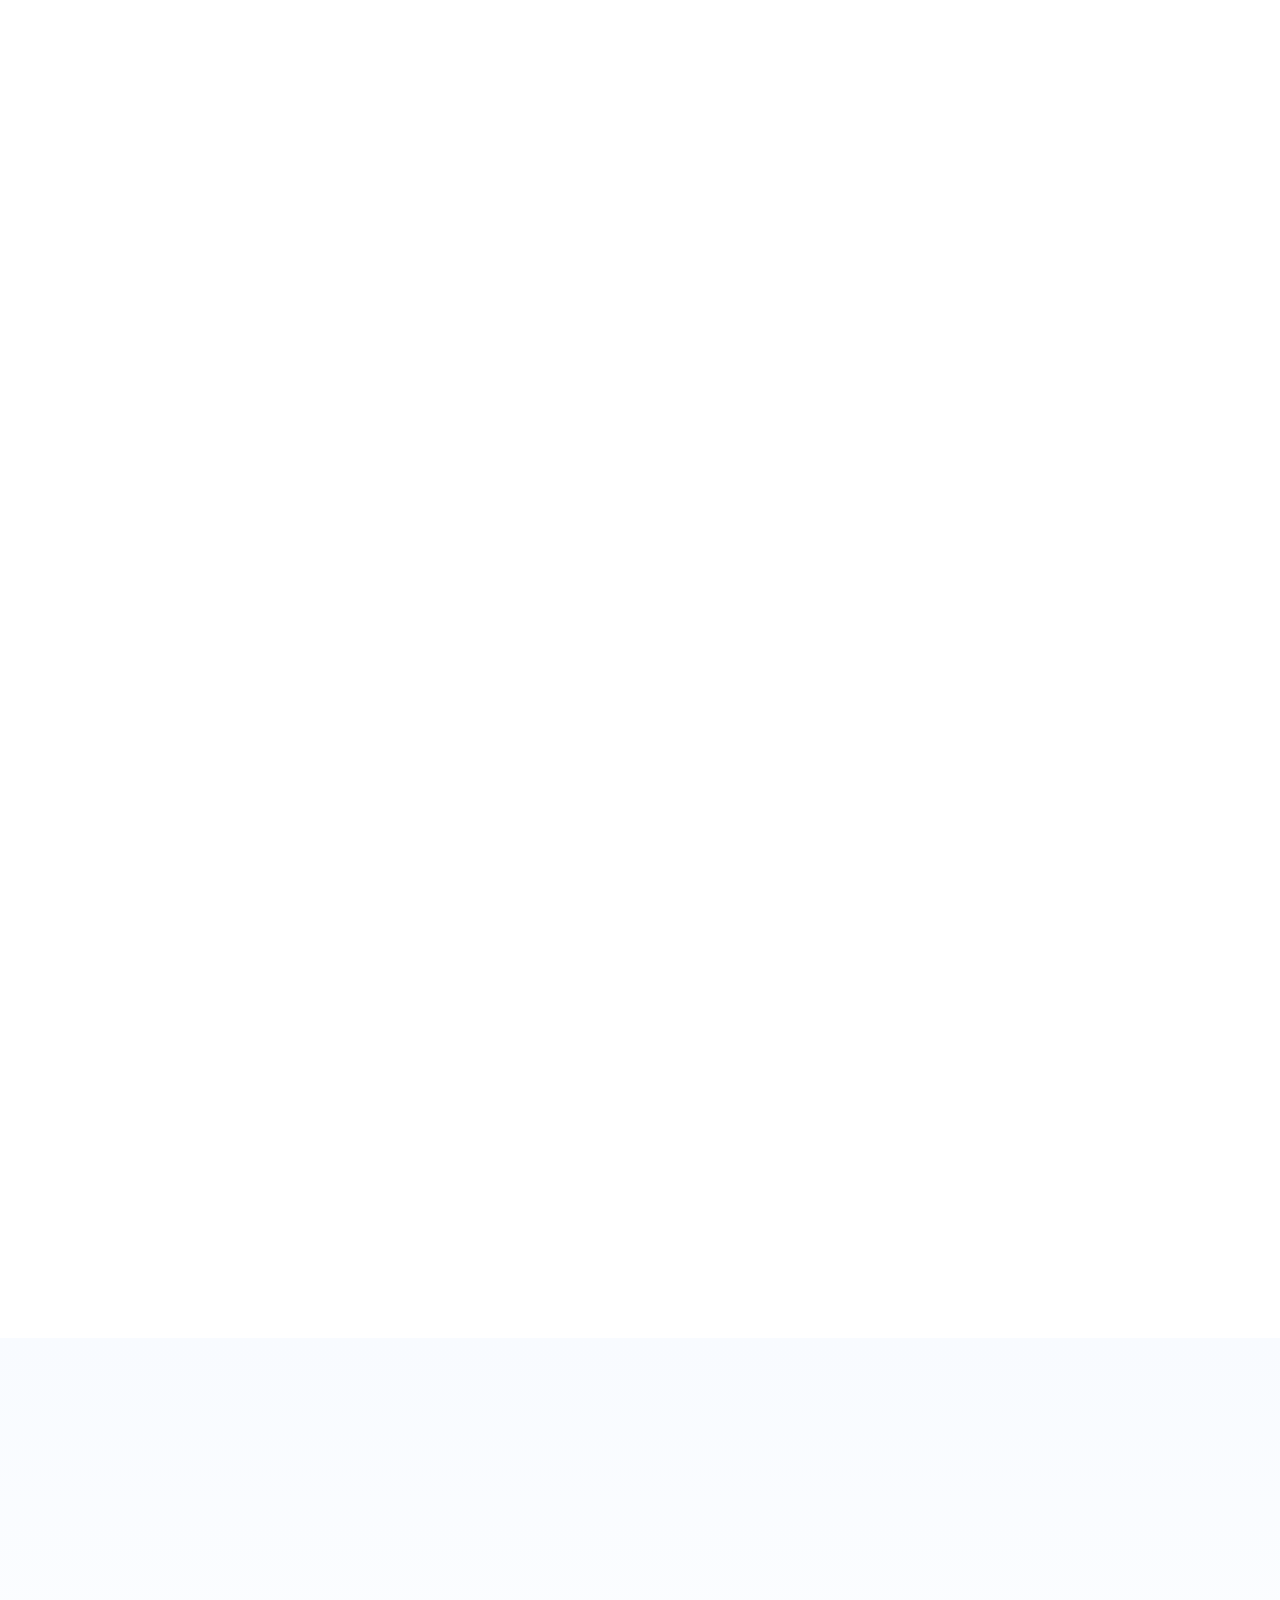
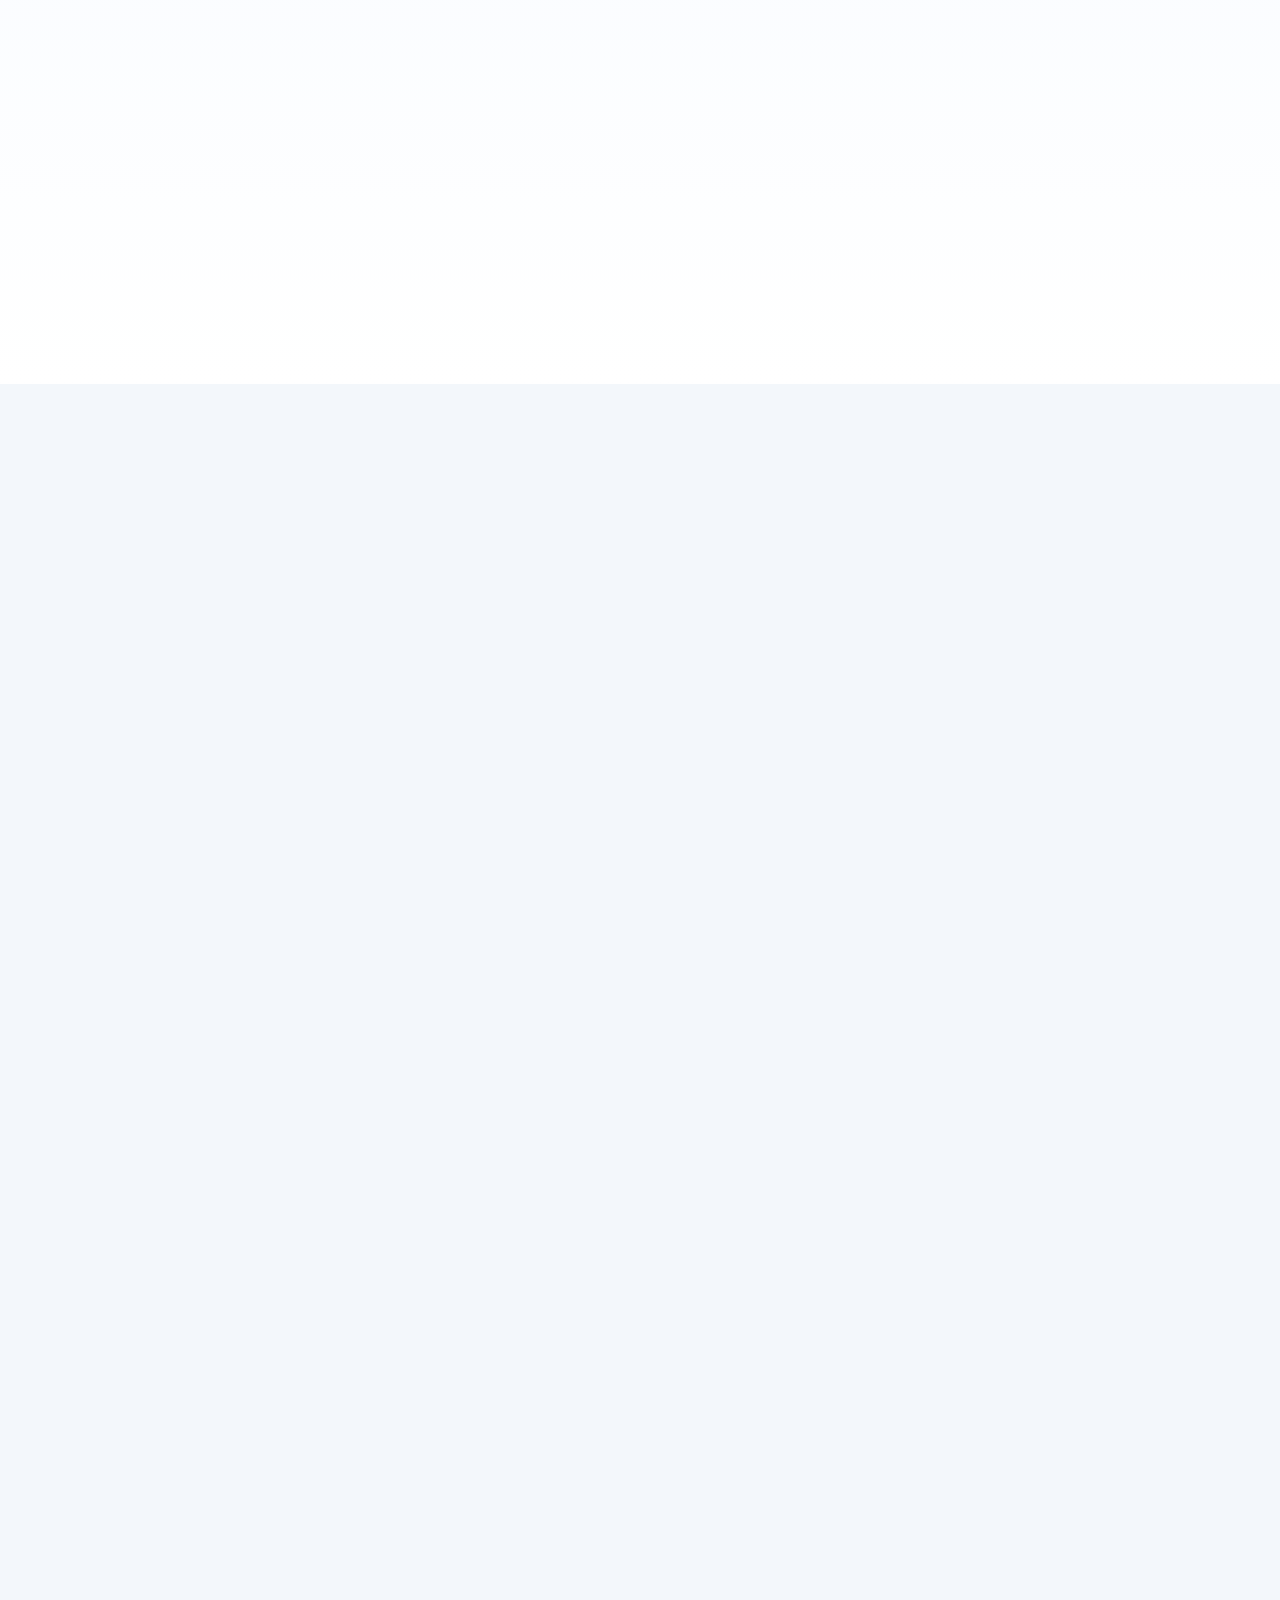
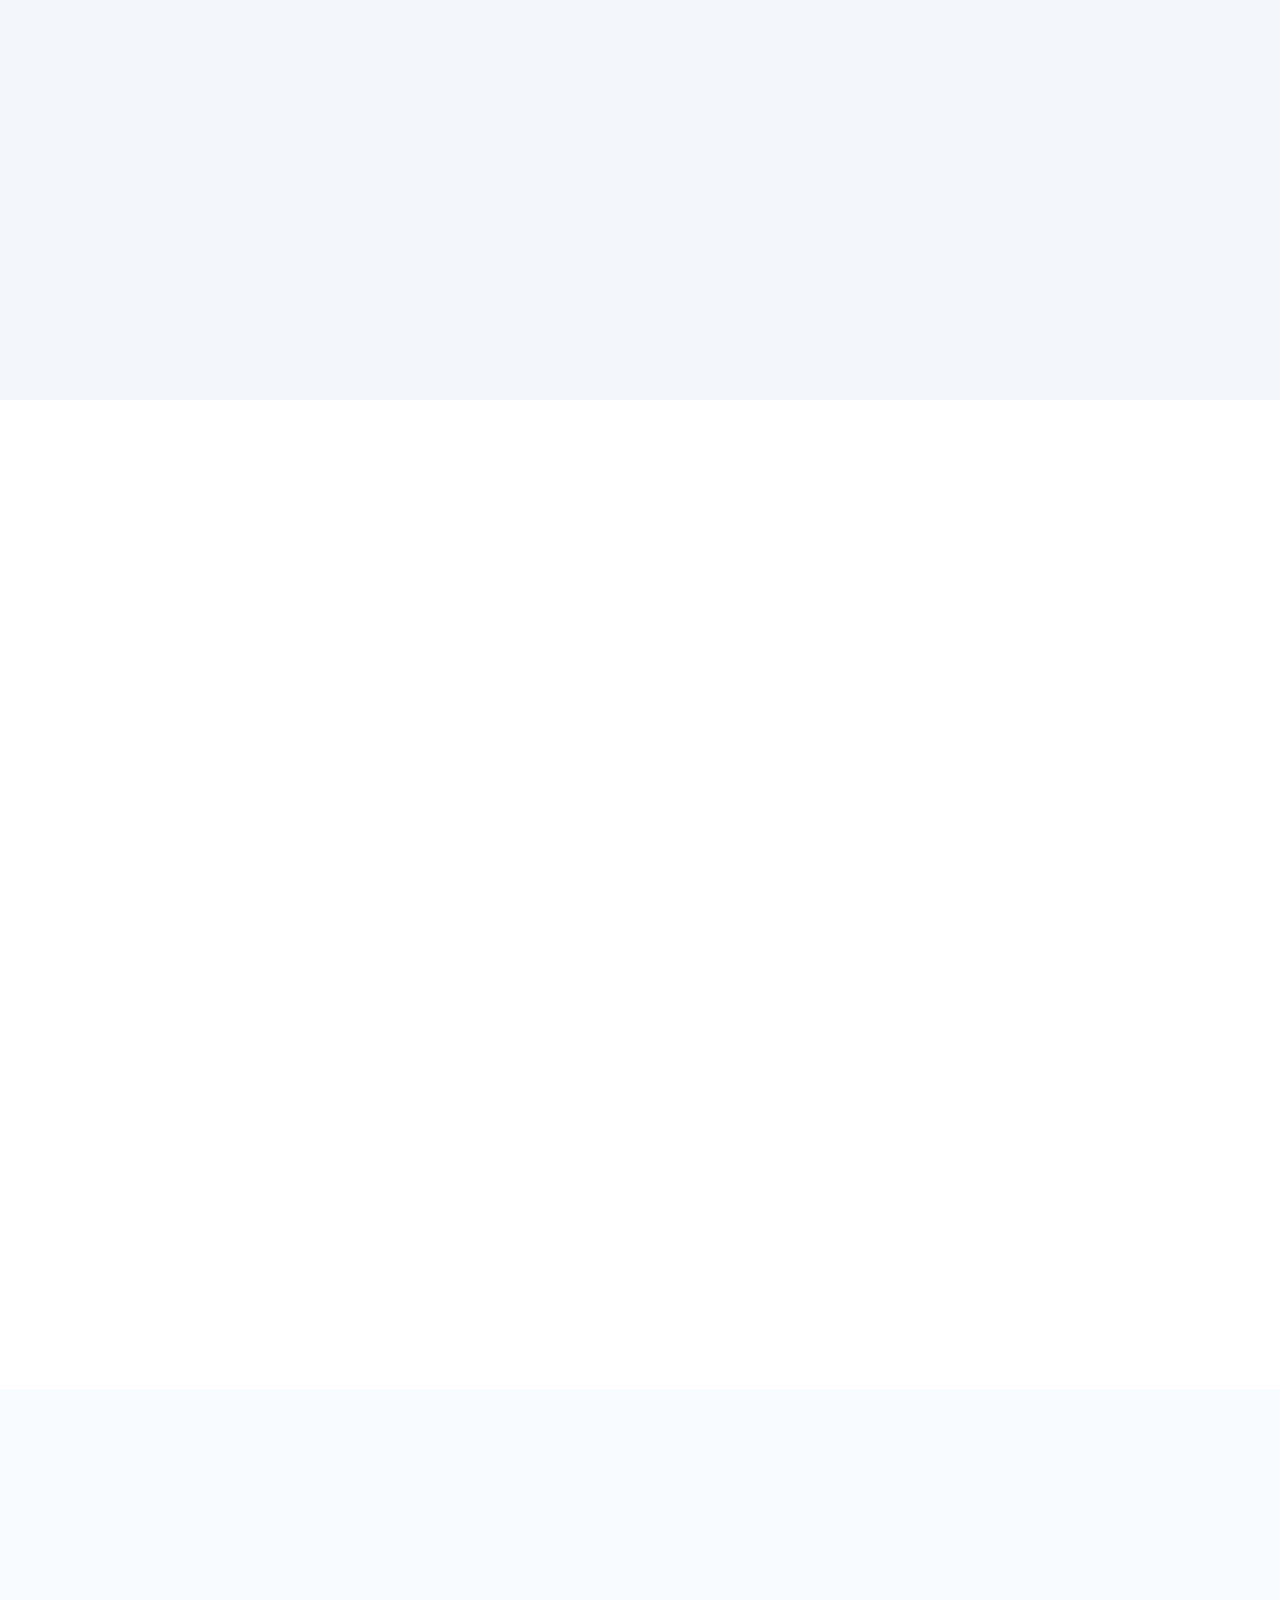
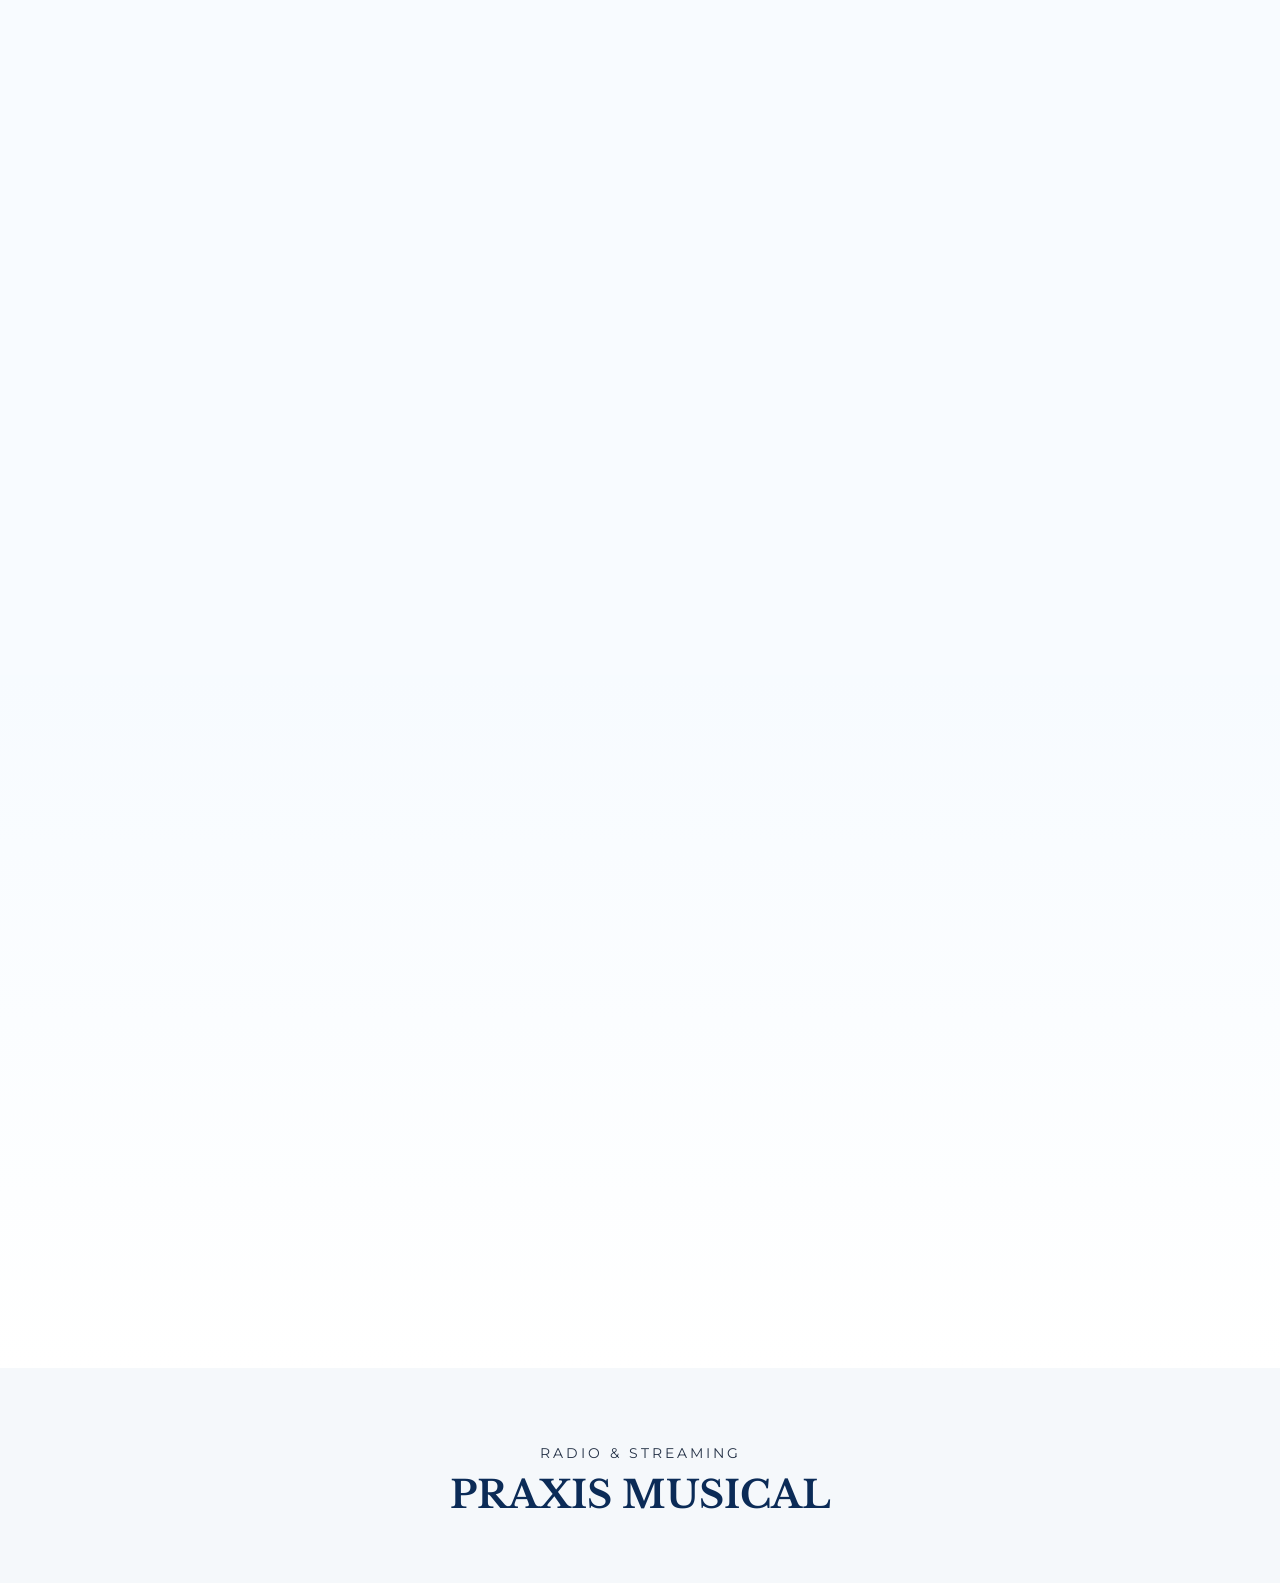
==== commit 5b67a15e: "Update index.html" ====
--- a/index.html
+++ b/index.html
@@ -578,13 +578,13 @@
 
     
    
-<div style="position:relative; width:100%; max-width:900px; margin:0 auto 25px;     aspect-ratio:16/9; overflow:hidden; border-radius:16px;">
+<div style="position:relative; width:100%; max-width:1100px; margin:0 auto 25px;     aspect-ratio:16/9; overflow:hidden; border-radius:16px;">
 
   <img src="assets/portada-praxis-musical.png"
        alt="Praxis Musical"
        id="portada-praxis"
        style="position:absolute; inset:0; width:100%; height:100%;
-              object-fit:cover; display:block; z-index:2; cursor:pointer;"
+              object-fit:contain; display:block; z-index:2; cursor:pointer;"
        onclick="this.style.display='none'; document.getElementById('player-praxis').src='https://ohradio.net:2020/VideoPlayer/praxismusical?autoplay=1';">
 
   <iframe
